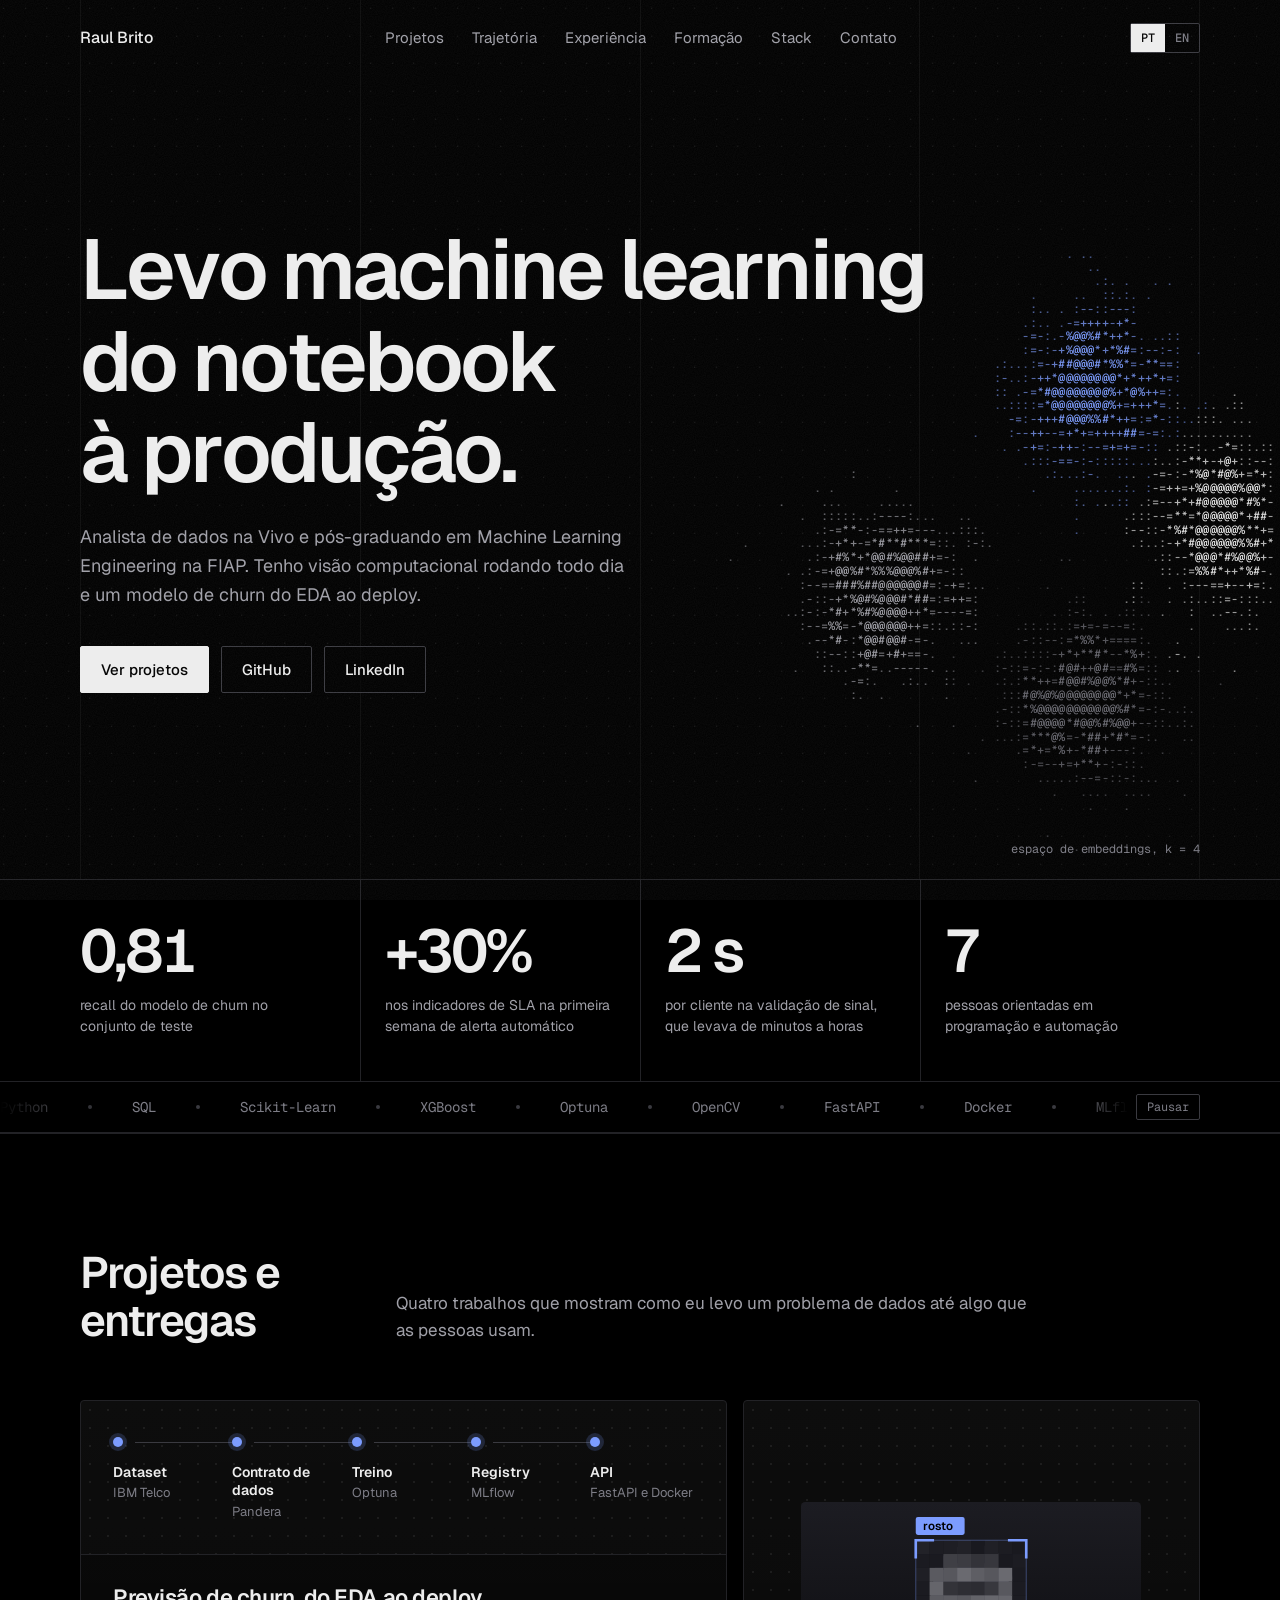
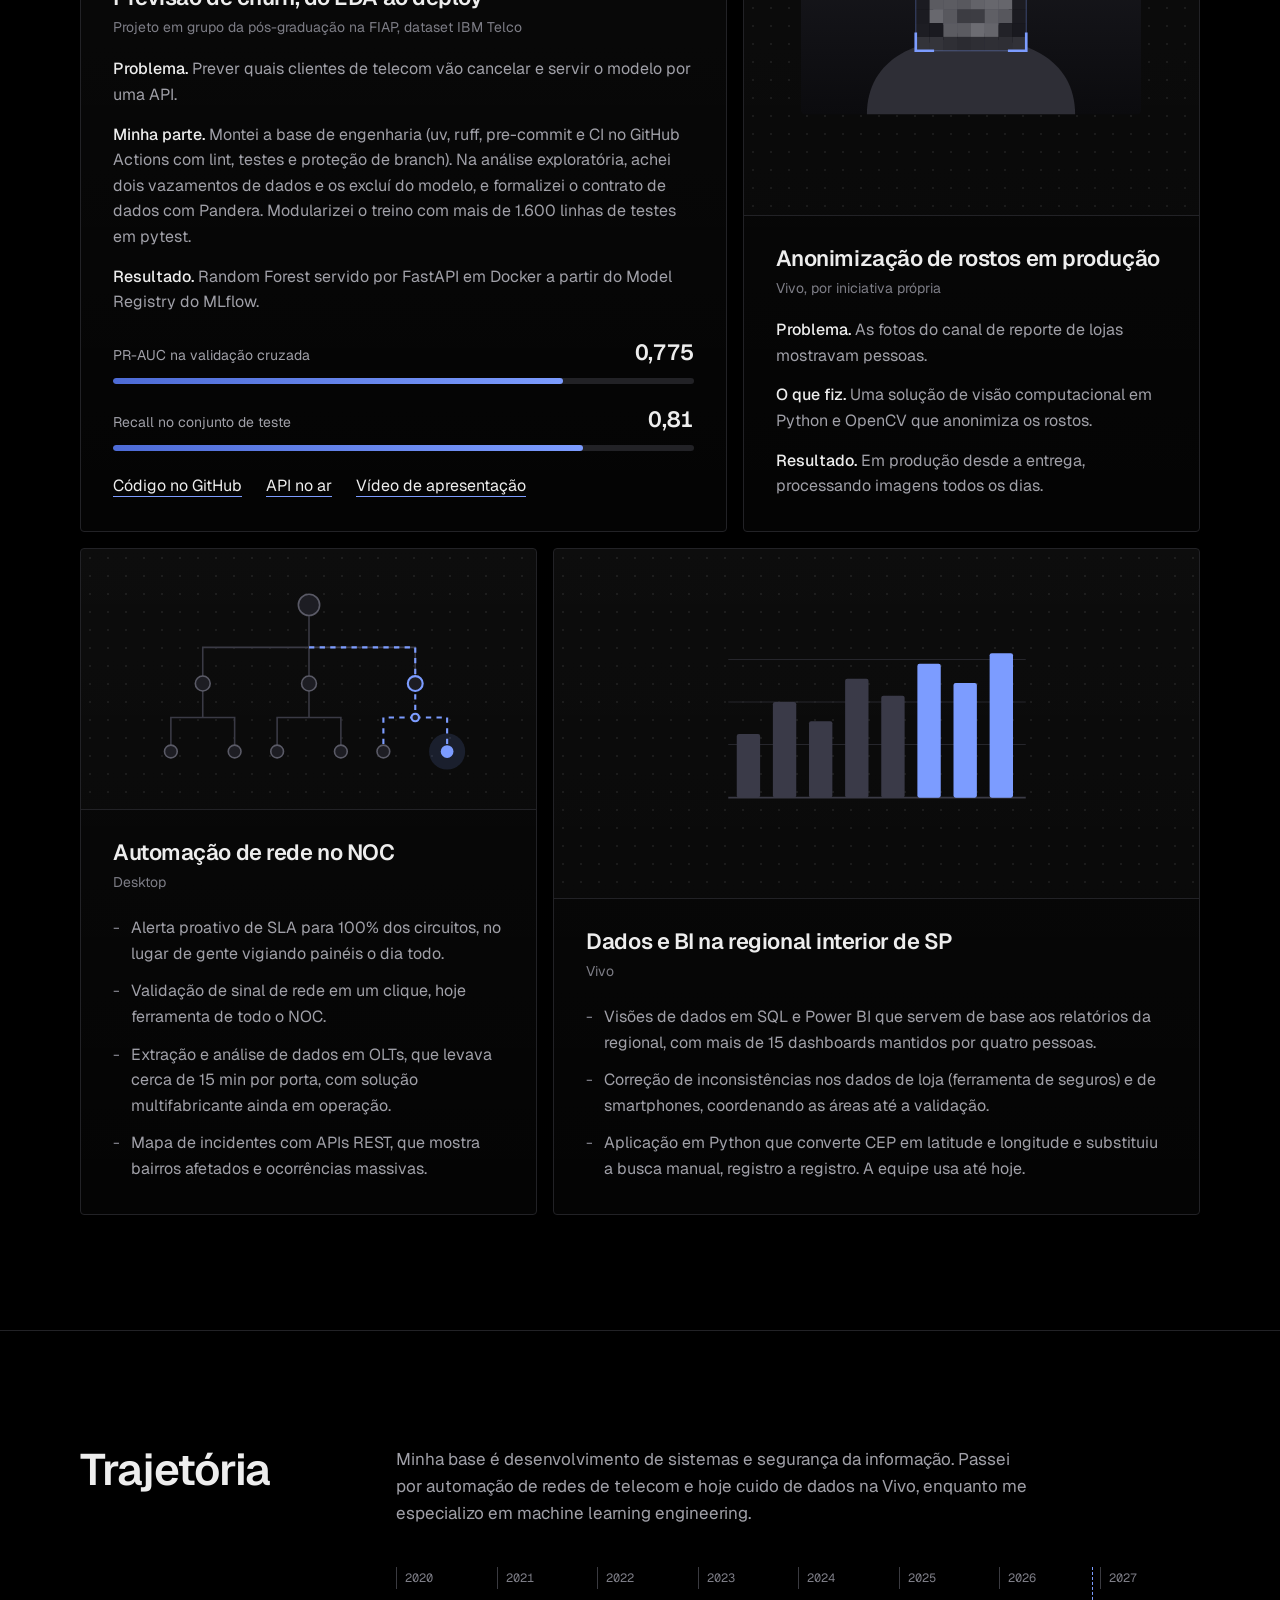
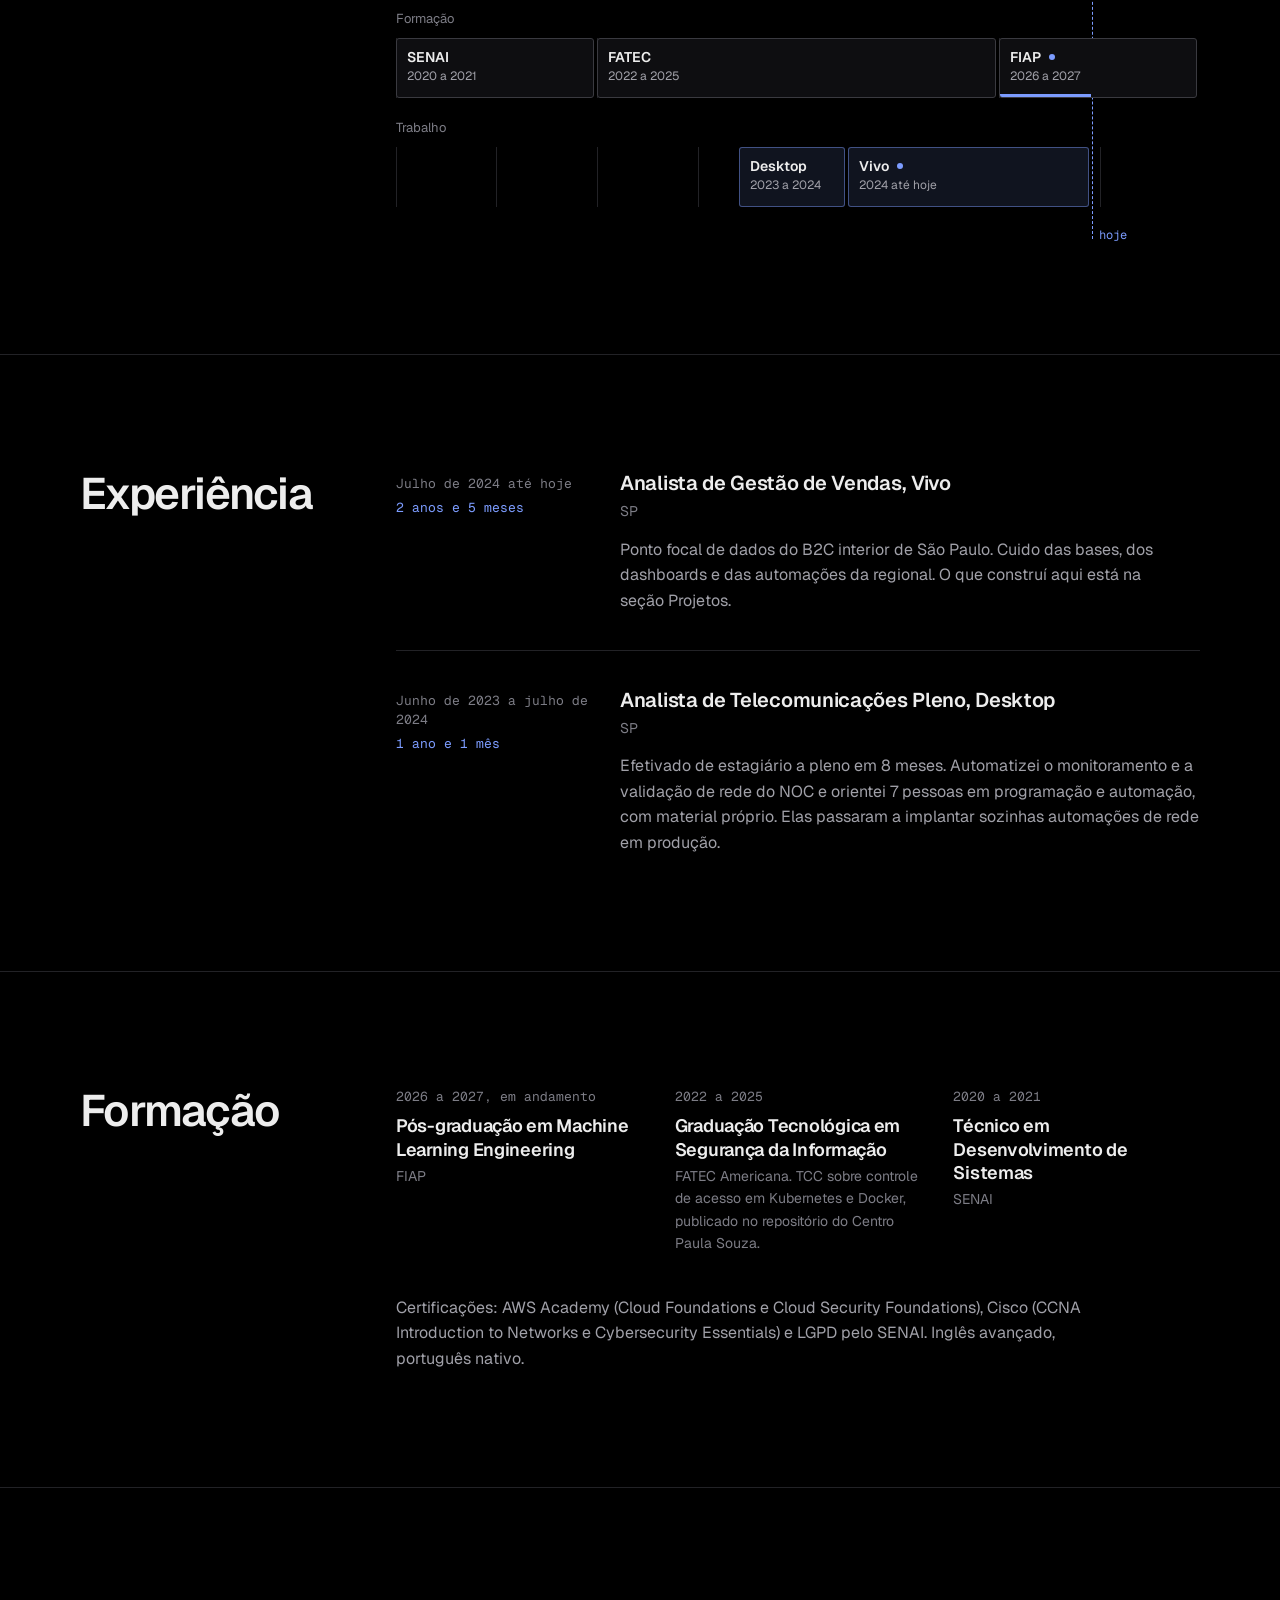
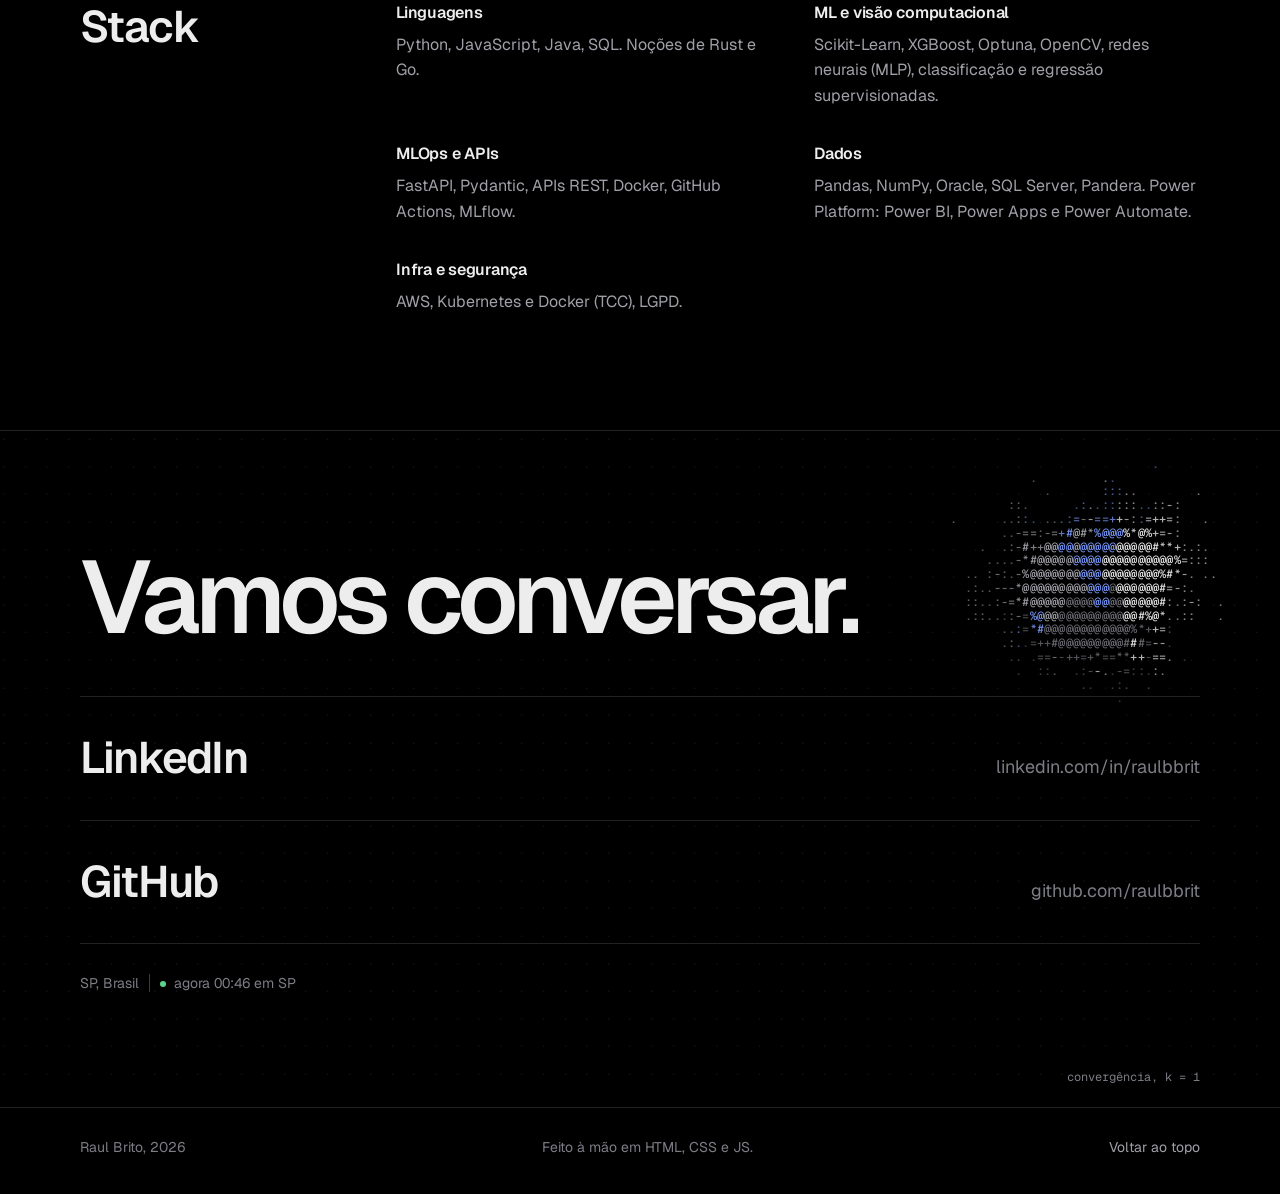
==== index.html @ fd3f6b35 "Add resume landing page Static site in Portuguese and English with ASCII embedding field, project ti" ====
<!doctype html>
<html lang="pt-BR">
<head>
  <meta charset="utf-8">
  <meta name="viewport" content="width=device-width, initial-scale=1">
  <meta name="theme-color" content="#000000">
  <title>Raul Brito | Machine Learning</title>
  <meta name="description" content="Raul Brito: analista de dados na Vivo e pós-graduando em Machine Learning Engineering. Visão computacional em produção, automações de rede e um projeto de ML do EDA ao deploy.">
  <meta name="color-scheme" content="dark">
  <link rel="canonical" href="https://raulbbrit.github.io/">
  <link rel="alternate" hreflang="pt-BR" href="https://raulbbrit.github.io/">
  <link rel="alternate" hreflang="en" href="https://raulbbrit.github.io/en/">
  <link rel="alternate" hreflang="x-default" href="https://raulbbrit.github.io/">
  <meta property="og:type" content="profile">
  <meta property="og:url" content="https://raulbbrit.github.io/">
  <meta property="og:locale" content="pt_BR">
  <meta property="og:locale:alternate" content="en_US">
  <meta property="og:title" content="Raul Brito | Machine Learning">
  <meta property="og:description" content="Levo machine learning do notebook à produção.">
  <meta property="og:image" content="https://raulbbrit.github.io/assets/img/og.png">
  <meta property="og:image:width" content="1200">
  <meta property="og:image:height" content="630">
  <meta property="og:image:alt" content="Raul Brito, Machine Learning: levo machine learning do notebook à produção.">
  <meta name="twitter:card" content="summary_large_image">
  <script type="application/ld+json">
  {
    "@context": "https://schema.org",
    "@type": "Person",
    "name": "Raul Brito",
    "url": "https://raulbbrit.github.io/",
    "jobTitle": "Analista de Gestão de Vendas",
    "worksFor": { "@type": "Organization", "name": "Vivo" },
    "alumniOf": [
      { "@type": "CollegeOrUniversity", "name": "FATEC Americana" },
      { "@type": "EducationalOrganization", "name": "SENAI" }
    ],
    "knowsAbout": ["Machine Learning", "MLOps", "Visão computacional", "Python", "SQL", "FastAPI", "MLflow"],
    "address": { "@type": "PostalAddress", "addressRegion": "SP", "addressCountry": "BR" },
    "sameAs": ["https://github.com/raulbbrit", "https://linkedin.com/in/raulbbrit"]
  }
  </script>
  <link rel="icon" href="data:image/svg+xml,%3Csvg xmlns='http://www.w3.org/2000/svg' viewBox='0 0 32 32'%3E%3Crect width='32' height='32' rx='6' fill='%23000'/%3E%3Ccircle cx='16' cy='16' r='6' fill='%237c9cff'/%3E%3C/svg%3E">
  <script>
    document.documentElement.className += ' js';
    setTimeout(function () { document.documentElement.classList.remove('js'); }, 3000);
  </script>
  <link rel="preconnect" href="https://fonts.googleapis.com">
  <link rel="preconnect" href="https://fonts.gstatic.com" crossorigin>
  <link href="https://fonts.googleapis.com/css2?family=Geist:wght@400;500;600&family=Geist+Mono:wght@400;500&display=swap" rel="stylesheet">
  <link rel="stylesheet" href="assets/css/style.css">
</head>
<body>
  <a class="skip" href="#conteudo">Pular para o conteúdo</a>

  <header class="top" id="top">
    <div class="wrap">
      <a class="brand" href="#">Raul Brito</a>
      <nav id="menu" aria-label="Seções">
        <span class="nav-ind" aria-hidden="true"></span>
        <a href="#projetos">Projetos</a>
        <a href="#trajetoria">Trajetória</a>
        <a href="#experiencia">Experiência</a>
        <a href="#formacao">Formação</a>
        <a href="#stack">Stack</a>
        <a href="#contato">Contato</a>
      </nav>
      <div class="tools">
        <div class="lang" role="group" aria-label="Idioma"><span aria-current="true">PT</span><a href="en/index.html" hreflang="en" lang="en">EN</a></div>
        <button class="menu-btn" type="button" aria-expanded="false" aria-controls="menu">Menu</button>
      </div>
    </div>
  </header>

  <section class="hero" id="conteudo" tabindex="-1">
    <div class="rails" aria-hidden="true"><div class="wrap"><i></i><i></i><i></i><i></i></div></div>
    <canvas id="field-bg" class="layer" aria-hidden="true"></canvas>
    <canvas id="field" class="layer field" aria-hidden="true"></canvas>
    <div class="wrap hero-copy">
      <h1>
        <span>Levo machine learning</span>
        <span>do notebook</span>
        <span>à produção.</span>
      </h1>
      <p class="lead">Analista de dados na Vivo e pós-graduando em Machine Learning Engineering na FIAP. Tenho visão computacional rodando todo dia e um modelo de churn do EDA ao deploy.</p>
      <div class="actions">
        <a class="btn primary" href="#projetos">Ver projetos</a>
        <a class="btn" href="https://github.com/raulbbrit">GitHub</a>
        <a class="btn" href="https://linkedin.com/in/raulbbrit">LinkedIn</a>
      </div>
    </div>
    <p class="cap" aria-hidden="true">espaço de embeddings, k = 4</p>
  </section>

  <section class="proof" aria-label="Resultados em números">
    <div class="wrap">
      <ul class="stats">
        <li><strong data-count="0.81" data-dec="2">0,81</strong><span>recall do modelo de churn no conjunto de teste</span></li>
        <li><strong data-count="30" data-prefix="+" data-suffix="%">+30%</strong><span>nos indicadores de SLA na primeira semana de alerta automático</span></li>
        <li><strong data-count="2" data-suffix="&nbsp;s">2&nbsp;s</strong><span>por cliente na validação de sinal, que levava de minutos a horas</span></li>
        <li><strong data-count="7">7</strong><span>pessoas orientadas em programação e automação</span></li>
      </ul>
    </div>
  </section>

  <div class="marquee" role="group" aria-label="Ferramentas que uso no dia a dia">
    <div class="marquee-track">
      <ul>
        <li>Python</li><li>SQL</li><li>Scikit-Learn</li><li>XGBoost</li><li>Optuna</li><li>OpenCV</li><li>FastAPI</li><li>Docker</li><li>MLflow</li><li>GitHub Actions</li><li>Pandas</li><li>NumPy</li><li>Power BI</li><li>AWS</li><li>Kubernetes</li><li>Pandera</li>
      </ul>
      <ul aria-hidden="true">
        <li>Python</li><li>SQL</li><li>Scikit-Learn</li><li>XGBoost</li><li>Optuna</li><li>OpenCV</li><li>FastAPI</li><li>Docker</li><li>MLflow</li><li>GitHub Actions</li><li>Pandas</li><li>NumPy</li><li>Power BI</li><li>AWS</li><li>Kubernetes</li><li>Pandera</li>
      </ul>
    </div>
    <button class="marquee-btn" type="button">Pausar</button>
  </div>

  <main>
    <section class="section" id="projetos">
      <div class="wrap">
        <div class="split">
          <div class="head"><h2>Projetos e entregas</h2></div>
          <p class="sub">Quatro trabalhos que mostram como eu levo um problema de dados até algo que as pessoas usam.</p>
        </div>

        <div class="grid">

          <!-- churn -->
          <article class="tile t-churn">
            <div class="viz viz-flow" id="flowviz">
              <ol class="flow" aria-label="Pipeline do projeto">
                <li><b>Dataset</b><span>IBM Telco</span></li>
                <li><b>Contrato de dados</b><span>Pandera</span></li>
                <li><b>Treino</b><span>Optuna</span></li>
                <li><b>Registry</b><span>MLflow</span></li>
                <li><b>API</b><span>FastAPI e Docker</span></li>
              </ol>
            </div>
            <div class="tile-body">
              <h3>Previsão de churn, do EDA ao deploy</h3>
              <p class="where">Projeto em grupo da pós-graduação na FIAP, dataset IBM Telco</p>
              <p><b>Problema.</b> Prever quais clientes de telecom vão cancelar e servir o modelo por uma API.</p>
              <p><b>Minha parte.</b> Montei a base de engenharia (uv, ruff, pre-commit e CI no GitHub Actions com lint, testes e proteção de branch). Na análise exploratória, achei dois vazamentos de dados e os excluí do modelo, e formalizei o contrato de dados com Pandera. Modularizei o treino com mais de 1.600 linhas de testes em pytest.</p>
              <p><b>Resultado.</b> Random Forest servido por FastAPI em Docker a partir do Model Registry do MLflow.</p>
              <div class="meters" role="group" aria-label="Métricas do modelo campeão">
                <div class="meter">
                  <div class="m-top"><span>PR-AUC na validação cruzada</span><strong>0,775</strong></div>
                  <div class="bar"><i style="--v:0.775"></i></div>
                </div>
                <div class="meter">
                  <div class="m-top"><span>Recall no conjunto de teste</span><strong>0,81</strong></div>
                  <div class="bar"><i style="--v:0.81"></i></div>
                </div>
              </div>
              <p class="tile-links">
                <a href="https://github.com/Grupo-57-Machine-Learning-Engineering/churn-prediction">Código no GitHub</a>
                <a href="https://churn-prediction-api-7a4p.onrender.com/docs">API no ar</a>
                <a href="https://youtu.be/JsZCRBmj-7A">Vídeo de apresentação</a>
              </p>
            </div>
          </article>

          <!-- visão computacional -->
          <article class="tile t-cv">
            <div class="viz viz-cv">
              <button class="viz-btn" type="button" id="replay" aria-label="Repetir a animação de detecção e anonimização">
                <svg viewBox="0 0 320 200" role="img" aria-label="Ilustração: um rosto é detectado em uma foto e coberto por um mosaico">
                  <defs>
                    <linearGradient id="ph" x1="0" y1="0" x2="0" y2="1">
                      <stop offset="0" stop-color="#1c1c22"/>
                      <stop offset="1" stop-color="#0b0b0e"/>
                    </linearGradient>
                    <clipPath id="frame"><rect width="320" height="200" rx="4"/></clipPath>
                  </defs>
                  <g clip-path="url(#frame)">
                    <rect width="320" height="200" fill="url(#ph)"/>
                    <path d="M62 200c0-48 40-72 98-72s98 24 98 72z" fill="#2e2e36"/>
                    <circle cx="160" cy="88" r="38" fill="#4c4c56"/>
                    <path d="M122 76c4-26 22-36 40-36s34 10 38 34c-10-12-26-18-40-18s-28 6-38 20z" fill="#33333b"/>
                    <g class="mosaic">
          <rect x="108" y="36" width="13" height="13" fill="#222228"/>
          <rect x="121" y="36" width="13" height="13" fill="#1d1d23"/>
          <rect x="134" y="36" width="13" height="13" fill="#1e1e24"/>
          <rect x="147" y="36" width="13" height="13" fill="#212127"/>
          <rect x="160" y="36" width="13" height="13" fill="#19191f"/>
          <rect x="173" y="36" width="13" height="13" fill="#202026"/>
          <rect x="186" y="36" width="13" height="13" fill="#1c1c22"/>
          <rect x="199" y="36" width="13" height="13" fill="#19191f"/>
          <rect x="108" y="49" width="13" height="13" fill="#1b1b21"/>
          <rect x="121" y="49" width="13" height="13" fill="#1a1a20"/>
          <rect x="134" y="49" width="13" height="13" fill="#3f3f45"/>
          <rect x="147" y="49" width="13" height="13" fill="#3c3c42"/>
          <rect x="160" y="49" width="13" height="13" fill="#333339"/>
          <rect x="173" y="49" width="13" height="13" fill="#37373d"/>
          <rect x="186" y="49" width="13" height="13" fill="#19191f"/>
          <rect x="199" y="49" width="13" height="13" fill="#1c1c22"/>
          <rect x="108" y="62" width="13" height="13" fill="#1f1f25"/>
          <rect x="121" y="62" width="13" height="13" fill="#5a5a60"/>
          <rect x="134" y="62" width="13" height="13" fill="#57575d"/>
          <rect x="147" y="62" width="13" height="13" fill="#6a6a70"/>
          <rect x="160" y="62" width="13" height="13" fill="#5e5e64"/>
          <rect x="173" y="62" width="13" height="13" fill="#57575d"/>
          <rect x="186" y="62" width="13" height="13" fill="#6a6a70"/>
          <rect x="199" y="62" width="13" height="13" fill="#1a1a20"/>
          <rect x="108" y="75" width="13" height="13" fill="#1b1b21"/>
          <rect x="121" y="75" width="13" height="13" fill="#65656b"/>
          <rect x="134" y="75" width="13" height="13" fill="#333339"/>
          <rect x="147" y="75" width="13" height="13" fill="#2e2e34"/>
          <rect x="160" y="75" width="13" height="13" fill="#2c2c32"/>
          <rect x="173" y="75" width="13" height="13" fill="#38383e"/>
          <rect x="186" y="75" width="13" height="13" fill="#58585e"/>
          <rect x="199" y="75" width="13" height="13" fill="#1b1b21"/>
          <rect x="108" y="88" width="13" height="13" fill="#1b1b21"/>
          <rect x="121" y="88" width="13" height="13" fill="#5b5b61"/>
          <rect x="134" y="88" width="13" height="13" fill="#5c5c62"/>
          <rect x="147" y="88" width="13" height="13" fill="#58585e"/>
          <rect x="160" y="88" width="13" height="13" fill="#636369"/>
          <rect x="173" y="88" width="13" height="13" fill="#67676d"/>
          <rect x="186" y="88" width="13" height="13" fill="#66666c"/>
          <rect x="199" y="88" width="13" height="13" fill="#1c1c22"/>
          <rect x="108" y="101" width="13" height="13" fill="#1b1b21"/>
          <rect x="121" y="101" width="13" height="13" fill="#68686e"/>
          <rect x="134" y="101" width="13" height="13" fill="#58585e"/>
          <rect x="147" y="101" width="13" height="13" fill="#3c3c42"/>
          <rect x="160" y="101" width="13" height="13" fill="#3d3d43"/>
          <rect x="173" y="101" width="13" height="13" fill="#5f5f65"/>
          <rect x="186" y="101" width="13" height="13" fill="#57575d"/>
          <rect x="199" y="101" width="13" height="13" fill="#1b1b21"/>
          <rect x="108" y="114" width="13" height="13" fill="#1d1d23"/>
          <rect x="121" y="114" width="13" height="13" fill="#1a1a20"/>
          <rect x="134" y="114" width="13" height="13" fill="#5c5c62"/>
          <rect x="147" y="114" width="13" height="13" fill="#5b5b61"/>
          <rect x="160" y="114" width="13" height="13" fill="#6c6c72"/>
          <rect x="173" y="114" width="13" height="13" fill="#65656b"/>
          <rect x="186" y="114" width="13" height="13" fill="#222228"/>
          <rect x="199" y="114" width="13" height="13" fill="#19191f"/>
          <rect x="108" y="127" width="13" height="13" fill="#333339"/>
          <rect x="121" y="127" width="13" height="13" fill="#34343a"/>
          <rect x="134" y="127" width="13" height="13" fill="#2f2f35"/>
          <rect x="147" y="127" width="13" height="13" fill="#2b2b31"/>
          <rect x="160" y="127" width="13" height="13" fill="#2e2e34"/>
          <rect x="173" y="127" width="13" height="13" fill="#2f2f35"/>
          <rect x="186" y="127" width="13" height="13" fill="#2e2e34"/>
          <rect x="199" y="127" width="13" height="13" fill="#313137"/>
                    </g>
                  </g>
                  <rect class="outline" x="108" y="36" width="104" height="104" fill="none" stroke="#7c9cff" stroke-opacity="0.35" stroke-width="1"/>
                  <g class="brackets" fill="none" stroke="#7c9cff" stroke-width="2.5" stroke-linecap="square">
                    <path class="br" pathLength="1" d="M108 52V36H124"/>
                    <path class="br" pathLength="1" d="M196 36H212V52"/>
                    <path class="br" pathLength="1" d="M212 124V140H196"/>
                    <path class="br" pathLength="1" d="M124 140H108V124"/>
                  </g>
                  <g class="tag">
                    <rect x="108" y="14" width="46" height="17" rx="2" fill="#7c9cff"/>
                    <text x="115" y="26" font-family="Geist, system-ui, sans-serif" font-size="11" font-weight="600" fill="#000">rosto</text>
                  </g>
                </svg>
              </button>
            </div>
            <div class="tile-body">
              <h3>Anonimização de rostos em produção</h3>
              <p class="where">Vivo, por iniciativa própria</p>
              <p><b>Problema.</b> As fotos do canal de reporte de lojas mostravam pessoas.</p>
              <p><b>O que fiz.</b> Uma solução de visão computacional em Python e OpenCV que anonimiza os rostos.</p>
              <p><b>Resultado.</b> Em produção desde a entrega, processando imagens todos os dias.</p>
            </div>
          </article>

          <!-- rede -->
          <article class="tile t-net">
            <div class="viz viz-net">
              <svg viewBox="0 0 320 200" role="img" aria-label="Ilustração: topologia de rede com um ramo afetado em destaque">
                <g stroke="#3a3a45" stroke-width="1.5" fill="none">
                  <path d="M160 36V70M160 70H60V104M160 70V104M160 70H260V104"/>
                  <path d="M60 104V136M60 136H30V168M60 136H90V168"/>
                  <path d="M160 104V136M160 136H130V168M160 136H190V168"/>
                </g>
                <g stroke="#7c9cff" stroke-width="2" fill="none" class="hot">
                  <path d="M160 70H260V104"/>
                  <path d="M260 104V136M260 136H230V168M260 136H290V168"/>
                </g>
                <circle class="halo" cx="290" cy="168" r="17" fill="#7c9cff" fill-opacity="0.14"/>
                <g fill="#1d1d23" stroke="#5a5a66" stroke-width="1.5">
                  <circle cx="160" cy="30" r="10"/>
                  <circle cx="60" cy="104" r="7"/>
                  <circle cx="160" cy="104" r="7"/>
                  <circle cx="30" cy="168" r="6"/>
                  <circle cx="90" cy="168" r="6"/>
                  <circle cx="130" cy="168" r="6"/>
                  <circle cx="190" cy="168" r="6"/>
                  <circle cx="230" cy="168" r="6"/>
                </g>
                <g fill="#1d1d23" stroke="#7c9cff" stroke-width="2">
                  <circle cx="260" cy="104" r="7"/>
                  <circle cx="260" cy="136" r="3.5"/>
                </g>
                <circle cx="290" cy="168" r="6" fill="#7c9cff"/>
              </svg>
            </div>
            <div class="tile-body">
              <h3>Automação de rede no NOC</h3>
              <p class="where">Desktop</p>
              <ul class="plain">
                <li>Alerta proativo de SLA para 100% dos circuitos, no lugar de gente vigiando painéis o dia todo.</li>
                <li>Validação de sinal de rede em um clique, hoje ferramenta de todo o NOC.</li>
                <li>Extração e análise de dados em OLTs, que levava cerca de 15&nbsp;min por porta, com solução multifabricante ainda em operação.</li>
                <li>Mapa de incidentes com APIs REST, que mostra bairros afetados e ocorrências massivas.</li>
              </ul>
            </div>
          </article>

          <!-- dados e BI -->
          <article class="tile t-data">
            <div class="viz viz-data">
              <svg viewBox="0 0 320 200" role="img" aria-label="Ilustração: gráfico de barras de um dashboard">
                <g stroke="#26262c" stroke-width="1">
                  <path d="M20 40H300M20 80H300M20 120H300"/>
                </g>
                <path d="M20 170H300" stroke="#3a3a45" stroke-width="1.5"/>
                <g class="bars" fill="#3a3a48">
                  <rect style="--d:0" x="28"  y="110" width="22" height="60" rx="2"/>
                  <rect style="--d:1" x="62"  y="80"  width="22" height="90" rx="2"/>
                  <rect style="--d:2" x="96"  y="98"  width="22" height="72" rx="2"/>
                  <rect style="--d:3" x="130" y="58"  width="22" height="112" rx="2"/>
                  <rect style="--d:4" x="164" y="74"  width="22" height="96" rx="2"/>
                  <rect style="--d:5" x="198" y="44"  width="22" height="126" rx="2" fill="#7c9cff"/>
                  <rect style="--d:6" x="232" y="62"  width="22" height="108" rx="2" fill="#7c9cff"/>
                  <rect style="--d:7" x="266" y="34"  width="22" height="136" rx="2" fill="#7c9cff"/>
                </g>
              </svg>
            </div>
            <div class="tile-body">
              <h3>Dados e BI na regional interior de SP</h3>
              <p class="where">Vivo</p>
              <ul class="plain">
                <li>Visões de dados em SQL e Power BI que servem de base aos relatórios da regional, com mais de 15 dashboards mantidos por quatro pessoas.</li>
                <li>Correção de inconsistências nos dados de loja (ferramenta de seguros) e de smartphones, coordenando as áreas até a validação.</li>
                <li>Aplicação em Python que converte CEP em latitude e longitude e substituiu a busca manual, registro a registro. A equipe usa até hoje.</li>
              </ul>
            </div>
          </article>

        </div>
      </div>
    </section>

    <section class="section" id="trajetoria">
      <div class="wrap split">
        <div class="head"><h2>Trajetória</h2></div>
        <div>
          <p class="sub intro">Minha base é desenvolvimento de sistemas e segurança da informação. Passei por automação de redes de telecom e hoje cuido de dados na Vivo, enquanto me especializo em machine learning engineering.</p>

          <div class="tl" id="tl" role="img" aria-label="Linha do tempo de 2020 a 2027. Formação: SENAI, FATEC e FIAP. Trabalho: Desktop e Vivo.">
            <div class="tl-axis" id="axis" aria-hidden="true">
              <i style="--s:0">2020</i><i style="--s:1">2021</i><i style="--s:2">2022</i><i style="--s:3">2023</i><i style="--s:4">2024</i><i style="--s:5">2025</i><i style="--s:6">2026</i><i style="--s:7">2027</i>
            </div>
            <div class="tl-lane lane-edu">
              <p class="lane-name">Formação</p>
              <div class="lane-track">
                <div class="seg" data-from="2020-01" data-to="2022-01" style="--s:0;--l:2;--k:0"><b>SENAI</b><span>2020 a 2021</span></div>
                <div class="seg" data-from="2022-01" data-to="2026-01" style="--s:2;--l:4;--k:1"><b>FATEC</b><span>2022 a 2025</span></div>
                <div class="seg now" data-from="2026-01" data-to="2028-01" style="--s:6;--l:2;--k:2"><b>FIAP</b><span>2026 a 2027</span><i class="prog" aria-hidden="true"></i></div>
              </div>
            </div>
            <div class="tl-lane lane-work">
              <p class="lane-name">Trabalho</p>
              <div class="lane-track">
                <div class="seg work" data-from="2023-06" data-to="2024-07" style="--s:3.42;--l:1.08;--k:3"><b>Desktop</b><span>2023 a 2024</span></div>
                <div class="seg work now" id="seg-vivo" data-from="2024-07" data-to="now" style="--s:4.5;--l:2.31;--k:4"><b>Vivo</b><span>2024 até hoje</span></div>
              </div>
            </div>
            <div class="tl-today" id="today" style="--s:6.81" aria-hidden="true"><i></i><span>hoje</span></div>
          </div>
        </div>
      </div>
    </section>

    <section class="section" id="experiencia">
      <div class="wrap split">
        <div class="head"><h2>Experiência</h2></div>
        <div>
          <div class="job">
            <p class="when">Julho de 2024 até hoje<span class="tenure" data-since="2024-07"></span></p>
            <div>
              <h3>Analista de Gestão de Vendas, Vivo</h3>
              <p class="where">SP</p>
              <p>Ponto focal de dados do B2C interior de São Paulo. Cuido das bases, dos dashboards e das automações da regional. O que construí aqui está na seção Projetos.</p>
            </div>
          </div>
          <div class="job">
            <p class="when">Junho de 2023 a julho de 2024<span class="tenure" data-since="2023-06" data-until="2024-07"></span></p>
            <div>
              <h3>Analista de Telecomunicações Pleno, Desktop</h3>
              <p class="where">SP</p>
              <p>Efetivado de estagiário a pleno em 8 meses. Automatizei o monitoramento e a validação de rede do NOC e orientei 7 pessoas em programação e automação, com material próprio. Elas passaram a implantar sozinhas automações de rede em produção.</p>
            </div>
          </div>
        </div>
      </div>
    </section>

    <section class="section" id="formacao">
      <div class="wrap split">
        <div class="head"><h2>Formação</h2></div>
        <div>
          <div class="edu">
            <div>
              <p class="when">2026 a 2027, em andamento</p>
              <h3>Pós-graduação em Machine Learning Engineering</h3>
              <p class="where">FIAP</p>
            </div>
            <div>
              <p class="when">2022 a 2025</p>
              <h3>Graduação Tecnológica em Segurança da Informação</h3>
              <p class="where">FATEC Americana. TCC sobre controle de acesso em Kubernetes e Docker, publicado no repositório do Centro Paula Souza.</p>
            </div>
            <div>
              <p class="when">2020 a 2021</p>
              <h3>Técnico em Desenvolvimento de Sistemas</h3>
              <p class="where">SENAI</p>
            </div>
          </div>
          <p class="certs">Certificações: AWS Academy (Cloud Foundations e Cloud Security Foundations), Cisco (CCNA Introduction to Networks e Cybersecurity Essentials) e LGPD pelo SENAI. Inglês avançado, português nativo.</p>
        </div>
      </div>
    </section>

    <section class="section" id="stack">
      <div class="wrap split">
        <div class="head"><h2>Stack</h2></div>
        <div class="stack">
          <div><h3>Linguagens</h3><p>Python, JavaScript, Java, SQL. Noções de Rust e Go.</p></div>
          <div><h3>ML e visão computacional</h3><p>Scikit-Learn, XGBoost, Optuna, OpenCV, redes neurais (MLP), classificação e regressão supervisionadas.</p></div>
          <div><h3>MLOps e APIs</h3><p>FastAPI, Pydantic, APIs REST, Docker, GitHub Actions, MLflow.</p></div>
          <div><h3>Dados</h3><p>Pandas, NumPy, Oracle, SQL Server, Pandera. Power Platform: Power BI, Power Apps e Power Automate.</p></div>
          <div><h3>Infra e segurança</h3><p>AWS, Kubernetes e Docker (TCC), LGPD.</p></div>
        </div>
      </div>
    </section>

    <section class="section contact" id="contato">
      <canvas id="field-end-bg" class="layer" aria-hidden="true"></canvas>
      <canvas id="field-end" class="layer field" aria-hidden="true"></canvas>
      <div class="wrap">
        <h2>Vamos conversar.</h2>
        <ul class="big-links">
          <li><a href="https://linkedin.com/in/raulbbrit"><span>LinkedIn</span><em>linkedin.com/in/raulbbrit</em></a></li>
          <li><a href="https://github.com/raulbbrit"><span>GitHub</span><em>github.com/raulbbrit</em></a></li>
        </ul>
        <p class="where">SP, Brasil<span class="clock" id="clock" aria-hidden="true"></span></p>
      </div>
      <p class="cap" aria-hidden="true">convergência, k = 1</p>
    </section>
  </main>

  <footer class="foot">
    <div class="wrap">
      <span>Raul Brito, <span id="yr">2026</span></span>
      <span class="foot-note">Feito à mão em HTML, CSS e JS.</span>
      <a href="#">Voltar ao topo</a>
    </div>
  </footer>

  <script src="assets/js/script.js"></script>
</body>
</html>
---- assets/css/style.css ----
:root {
  --bg: #000;
  --fg: #ededed;
  --mut: #a0a0a8;
  --dim: #7d7d86;
  --line: #222226;
  --line-2: #3a3a40;
  --rail: rgba(255, 255, 255, 0.05);
  --acc: #7c9cff;
  --sans: 'Geist', system-ui, -apple-system, 'Segoe UI', Roboto, sans-serif;
  --mono: 'Geist Mono', ui-monospace, 'SFMono-Regular', Menlo, Consolas, monospace;
  --ease: cubic-bezier(0.2, 0.8, 0.2, 1);
}

* { box-sizing: border-box; }

html { background: #000; scroll-behavior: smooth; scroll-padding-top: 72px; -webkit-text-size-adjust: 100%; }

body {
  margin: 0;
  background: var(--bg);
  color: var(--fg);
  font: 400 16px/1.6 var(--sans);
  -webkit-font-smoothing: antialiased;
  text-rendering: optimizeLegibility;
}

/* grão sutil sobre toda a página */
body::after {
  content: '';
  position: fixed;
  inset: 0;
  z-index: 60;
  pointer-events: none;
  opacity: 0.05;
  background-image: url("data:image/svg+xml;utf8,<svg xmlns='http://www.w3.org/2000/svg' width='160' height='160'><filter id='n'><feTurbulence type='fractalNoise' baseFrequency='.9' numOctaves='2' stitchTiles='stitch'/><feColorMatrix values='0 0 0 0 1 0 0 0 0 1 0 0 0 0 1 1 0 0 0 0'/></filter><rect width='100%' height='100%' filter='url(%23n)'/></svg>");
}

.wrap { width: min(1120px, 100% - 48px); margin-inline: auto; }

a { color: inherit; }
a:focus-visible, button:focus-visible { outline: 2px solid var(--acc); outline-offset: 3px; }
a, button { touch-action: manipulation; -webkit-tap-highlight-color: transparent; }
::selection { background: var(--acc); color: #000; }

/* pular para o conteúdo: só aparece com o teclado */
.skip {
  position: fixed;
  top: 12px; left: 12px;
  z-index: 70;
  padding: 10px 14px;
  border-radius: 2px;
  background: var(--fg);
  color: #000;
  font-weight: 500;
  text-decoration: none;
  transform: translateY(-160%);
  transition: transform 0.2s var(--ease);
}
.skip:focus-visible { transform: none; }
.hero:focus { outline: none; }

/* ---------- topo ---------- */
.top {
  position: fixed;
  inset: 0 0 auto 0;
  z-index: 40;
  padding: 20px 0;
  border-bottom: 1px solid transparent;
  transition: background 0.3s, border-color 0.3s, padding 0.3s;
}
.top.scrolled {
  padding: 14px 0;
  background: rgba(0, 0, 0, 0.72);
  -webkit-backdrop-filter: blur(14px);
          backdrop-filter: blur(14px);
  border-bottom-color: var(--line);
}
.top .wrap { display: flex; justify-content: space-between; align-items: center; gap: 24px; }
.brand { font-weight: 500; text-decoration: none; letter-spacing: -0.01em; }

.top nav { position: relative; display: flex; gap: 4px; }
.top nav a {
  position: relative;
  z-index: 1;
  padding: 6px 12px;
  color: var(--mut);
  text-decoration: none;
  font-size: 15px;
  transition: color 0.2s;
}
.top nav a:hover, .top nav a:focus-visible, .top nav a.on { color: var(--fg); }
.nav-ind {
  position: absolute;
  left: 0; top: 0;
  z-index: 0;
  border-radius: 4px;
  background: rgba(255, 255, 255, 0.08);
  opacity: 0;
  pointer-events: none;
  transition: transform 0.35s var(--ease), width 0.35s var(--ease), height 0.35s var(--ease), opacity 0.25s;
}

/* ---------- hero ---------- */
.hero {
  position: relative;
  min-height: min(100svh, 880px);
  display: flex;
  align-items: center;
  overflow: hidden;
  border-bottom: 1px solid var(--line);
}
.layer { position: absolute; inset: 0; width: 100%; height: 100%; z-index: 0; pointer-events: none; }
.field {
  -webkit-mask-image: linear-gradient(to right, transparent 26%, #000 60%);
          mask-image: linear-gradient(to right, transparent 26%, #000 60%);
  animation: fade-in 1.6s 0.6s var(--ease) both;
}
@keyframes fade-in { from { opacity: 0; } to { opacity: 1; } }

/* linhas de grade, no mesmo ritmo da faixa de números */
.rails { position: absolute; inset: 0; z-index: 0; pointer-events: none; }
.rails .wrap { height: 100%; display: grid; grid-template-columns: repeat(4, 1fr); border-right: 1px solid var(--rail); }
.rails i { border-left: 1px solid var(--rail); }

.hero-copy { position: relative; z-index: 2; padding: 128px 0 88px; }

h1 {
  margin: 0;
  font-weight: 600;
  font-size: clamp(38px, 6.6vw, 92px);
  line-height: 1.02;
  letter-spacing: -0.045em;
}
h1 > span { display: block; }

/* abertura: o título sobe letra por letra, uma única vez */
.js h1 { visibility: hidden; }
.js h1.ready { visibility: visible; }
h1 .line { overflow: hidden; padding: 0.06em 0 0.12em; margin: -0.06em 0 -0.12em; }
h1 .w { display: inline-block; white-space: nowrap; }
h1 .ch {
  display: inline-block;
  animation: rise 0.9s var(--ease) both;
  animation-delay: calc(var(--i) * 18ms + 150ms);
}
@keyframes rise { from { transform: translateY(105%); } to { transform: none; } }

.lead { margin: 28px 0 0; max-width: 46ch; font-size: 18px; color: var(--mut); text-wrap: pretty; }

.actions { display: flex; flex-wrap: wrap; gap: 12px; margin-top: 36px; }
.btn {
  display: inline-block;
  padding: 12px 20px;
  border: 1px solid var(--line-2);
  border-radius: 2px;
  background: rgba(0, 0, 0, 0.55);
  color: var(--fg);
  font: 500 15px/1.4 var(--sans);
  text-decoration: none;
  cursor: pointer;
  transition: border-color 0.2s, background 0.2s, color 0.2s;
}
.btn:hover { border-color: var(--fg); }
.btn.primary { background: var(--fg); color: #000; border-color: var(--fg); }
.btn.primary:hover { background: var(--acc); border-color: var(--acc); }

.cap {
  position: absolute;
  z-index: 2;
  right: max(24px, calc((100% - 1120px) / 2));
  bottom: 24px;
  margin: 0;
  color: var(--dim);
  font: 400 12px/1 var(--mono);
}

/* ---------- números ---------- */
.proof { border-bottom: 1px solid var(--line); }
.stats { list-style: none; margin: 0; padding: 0; display: grid; grid-template-columns: repeat(4, 1fr); }
.stats li { padding: 40px 24px 44px 0; }
.stats li + li { border-left: 1px solid var(--line); padding-left: 24px; }
.stats strong {
  display: block;
  font-size: clamp(38px, 4.8vw, 60px);
  line-height: 1.05;
  font-weight: 600;
  letter-spacing: -0.045em;
  font-variant-numeric: tabular-nums;
}
.stats span { display: block; margin-top: 12px; color: var(--mut); font-size: 14px; line-height: 1.5; max-width: 26ch; }

/* ---------- seções ---------- */
.section { padding: clamp(72px, 9vw, 120px) 0; border-top: 1px solid var(--line); }
.proof + main > .section:first-child { border-top: 0; }

.split { display: grid; grid-template-columns: minmax(0, 3fr) minmax(0, 9fr); gap: 32px 48px; }
.split > .head { position: sticky; top: 96px; align-self: start; }
.split > .sub { margin: 0; align-self: end; }

h2 {
  margin: 0;
  font-size: clamp(30px, 3.6vw, 44px);
  line-height: 1.08;
  font-weight: 600;
  letter-spacing: -0.035em;
  text-wrap: balance;
}
h3 { margin: 0; font-size: 20px; line-height: 1.3; font-weight: 600; letter-spacing: -0.015em; }

.sub { margin: 16px 0 0; max-width: 58ch; color: var(--mut); font-size: 17px; text-wrap: pretty; }
.where { margin: 4px 0 0; color: var(--dim); font-size: 14px; }
.when { margin: 0 0 6px; color: var(--dim); font: 400 13px/1.5 var(--mono); }

/* ---------- projetos ---------- */
.grid {
  margin-top: 56px;
  display: grid;
  grid-template-columns: repeat(12, minmax(0, 1fr));
  gap: 16px;
}
.tile {
  grid-column: span 12;
  min-width: 0;
  display: flex;
  flex-direction: column;
  overflow: hidden;
  border: 1px solid var(--line);
  border-radius: 4px;
  background: linear-gradient(180deg, rgba(255, 255, 255, 0.04), rgba(255, 255, 255, 0.015));
  transition: border-color 0.25s;
}
.tile:hover { border-color: var(--line-2); }

.t-churn { grid-column: span 7; }
.t-cv { grid-column: span 5; }
.t-net { grid-column: span 5; }
.t-data { grid-column: span 7; }

/* área da figura, no topo de cada bloco */
.viz {
  position: relative;
  flex: 1 0 auto;
  min-height: 232px;
  display: flex;
  align-items: center;
  justify-content: center;
  padding: 24px;
  border-bottom: 1px solid var(--line);
  background-color: rgba(255, 255, 255, 0.012);
  background-image: radial-gradient(rgba(255, 255, 255, 0.07) 1px, transparent 1px);
  background-size: 18px 18px;
}
.viz svg { display: block; width: min(100%, 340px); height: auto; overflow: visible; }
.viz-flow { flex: none; min-height: 0; padding: 36px 32px 32px; align-items: stretch; }

.viz-btn { padding: 0; border: 0; background: transparent; cursor: pointer; display: block; width: min(100%, 340px); }

.tile-body {
  flex: none;
  display: flex;
  flex-direction: column;
  gap: 14px;
  padding: 28px 32px 32px;
}
.tile h3 { font-size: 22px; letter-spacing: -0.02em; }
.tile-body > .where { margin: -10px 0 4px; }
.tile p { margin: 0; color: var(--mut); max-width: 64ch; text-wrap: pretty; }
.tile p.where { color: var(--dim); }
.tile p b { color: var(--fg); font-weight: 500; }

.plain { list-style: none; margin: 4px 0 0; padding: 0; display: grid; gap: 12px; color: var(--mut); }
.plain li { padding-left: 18px; position: relative; max-width: 64ch; text-wrap: pretty; }
.plain li::before { content: '-'; position: absolute; left: 0; color: var(--dim); }

/* fluxo do projeto de churn */
.flow { list-style: none; margin: 0; padding: 0; width: 100%; display: grid; grid-template-columns: repeat(5, minmax(0, 1fr)); gap: 0 16px; }
.flow li { position: relative; padding-top: 26px; }
.flow li::before {
  content: '';
  position: absolute;
  top: 0; left: 0;
  width: 10px; height: 10px;
  border-radius: 50%;
  background: var(--acc);
  box-shadow: 0 0 0 4px rgba(124, 156, 255, 0.18);
}
.flow li::after { content: ''; position: absolute; top: 5px; left: 22px; right: -16px; height: 1px; background: var(--line-2); }
.flow li:last-child::after { display: none; }
.flow b { display: block; font-size: 14px; font-weight: 600; line-height: 1.3; }
.flow span { display: block; margin-top: 2px; color: var(--dim); font-size: 13px; }

/* métricas */
.meters { display: grid; gap: 18px; margin-top: 6px; }
.m-top { display: flex; justify-content: space-between; align-items: baseline; gap: 16px; color: var(--mut); font-size: 14px; }
.m-top strong { color: var(--fg); font-size: 22px; font-weight: 600; letter-spacing: -0.02em; font-variant-numeric: tabular-nums; }
.bar { height: 6px; margin-top: 8px; border-radius: 3px; background: var(--line); overflow: hidden; }
.bar i {
  display: block;
  height: 100%;
  width: calc(var(--v) * 100%);
  border-radius: 3px;
  background: linear-gradient(90deg, #4d6bd6, var(--acc));
  transform-origin: left;
  transition: transform 1.1s var(--ease);
}

.tile .tile-links { margin-top: 8px; display: flex; flex-wrap: wrap; gap: 8px 24px; color: var(--fg); }
.tile-links a { text-decoration: underline; text-decoration-color: var(--acc); text-underline-offset: 5px; text-decoration-thickness: 1px; transition: color 0.2s; }
.tile-links a:hover { color: var(--acc); }

/* animações das figuras: só quando o script ativa .anim */
.anim .meters .bar i { transform: scaleX(0); }
.anim .meters.in .bar i { transform: none; }

.anim .viz-cv .br { stroke-dasharray: 1; stroke-dashoffset: 1; transition: stroke-dashoffset 0.7s var(--ease) 0.1s; }
.anim .viz-cv .outline { opacity: 0; transition: opacity 0.5s 0.5s; }
.anim .viz-cv .tag { opacity: 0; transition: opacity 0.4s 0.6s; }
.anim .viz-cv .mosaic { opacity: 0; transition: opacity 0.8s ease 1.3s; }
.anim .viz-cv.in .br { stroke-dashoffset: 0; }
.anim .viz-cv.in .outline, .anim .viz-cv.in .tag, .anim .viz-cv.in .mosaic { opacity: 1; }

.anim .viz-data .bars rect {
  transform-box: fill-box;
  transform-origin: bottom;
  transform: scaleY(0);
  transition: transform 0.8s var(--ease);
  transition-delay: calc(var(--d) * 70ms);
}
.anim .viz-data.in .bars rect { transform: none; }

/* ---------- experiência ---------- */
.job { display: grid; grid-template-columns: 200px minmax(0, 1fr); gap: 24px; padding: 0 0 36px; }
.job + .job { padding-top: 36px; border-top: 1px solid var(--line); }
.job:last-child { padding-bottom: 0; }
.job .when { margin: 4px 0 0; }
.job p:not(.when):not(.where) { margin: 14px 0 0; max-width: 64ch; color: var(--mut); text-wrap: pretty; }

/* ---------- stack ---------- */
.stack { display: grid; grid-template-columns: repeat(2, minmax(0, 1fr)); gap: 36px 32px; }
.stack h3 { font-size: 16px; }
.stack p { margin: 8px 0 0; color: var(--mut); max-width: 40ch; }

/* ---------- formação ---------- */
.edu { display: grid; grid-template-columns: repeat(3, minmax(0, 1fr)); gap: 32px; }
.edu h3 { font-size: 18px; }
.edu .when { margin-bottom: 8px; }
.certs { margin: 40px 0 0; max-width: 64ch; color: var(--mut); text-wrap: pretty; }

/* ---------- contato ---------- */
.contact { position: relative; overflow: hidden; padding-bottom: 112px; }
.contact > .wrap { position: relative; z-index: 2; }
.contact h2 { font-size: clamp(44px, 8vw, 104px); letter-spacing: -0.055em; line-height: 1; }
.big-links { list-style: none; margin: 48px 0 0; padding: 0; border-top: 1px solid var(--line); }
.big-links li { border-bottom: 1px solid var(--line); }
.big-links a {
  display: flex;
  justify-content: space-between;
  align-items: baseline;
  gap: 24px;
  padding: 26px 0;
  text-decoration: none;
  font-size: clamp(24px, 3.6vw, 44px);
  font-weight: 600;
  letter-spacing: -0.03em;
  transition: color 0.2s, padding-left 0.35s var(--ease);
}
.big-links em { font-style: normal; font-weight: 400; font-size: clamp(14px, 1.5vw, 18px); letter-spacing: 0; color: var(--dim); transition: color 0.2s; }
.big-links a:hover { color: var(--acc); padding-left: 12px; }
.big-links a:hover em { color: var(--mut); }
.contact > .wrap > .where { margin-top: 28px; }

/* ---------- responsivo ---------- */
@media (max-width: 960px) {
  .t-churn, .t-cv, .t-net, .t-data { grid-column: span 12; }
  .stats { grid-template-columns: repeat(2, 1fr); }
  .stats li:nth-child(3) { border-left: 0; padding-left: 0; }
  .stats li:nth-child(n+3) { border-top: 1px solid var(--line); }
  .split { grid-template-columns: 1fr; }
  .split > .head { position: static; }
  .split > .sub { margin-top: 0; }
  .edu { grid-template-columns: repeat(2, minmax(0, 1fr)); }
}

@media (max-width: 720px) {
  .hero { align-items: flex-start; min-height: max(100svh, 860px); }
  .hero-copy { padding: 96px 0 56px; }
  .field {
    -webkit-mask-image: linear-gradient(to bottom, transparent 50%, #000 70%);
            mask-image: linear-gradient(to bottom, transparent 50%, #000 70%);
  }
  .rails .wrap { grid-template-columns: repeat(2, 1fr); }
  .rails i:nth-child(n+3) { display: none; }
  .cap { right: 24px; bottom: 16px; }
  .contact .layer, .contact .cap { display: none; }
  .lead { font-size: 16px; }
  .job { grid-template-columns: 1fr; gap: 0; }
  .job .when { margin-bottom: 8px; }
  .stack, .edu { grid-template-columns: 1fr; }
  .tile-body { padding: 24px; }
  .viz { min-height: 200px; padding: 20px; }
  .viz-flow { padding: 28px 24px 24px; }
  .flow { grid-template-columns: 1fr; gap: 20px 0; }
  .flow li { padding: 0 0 0 30px; }
  .flow li::before { top: 4px; }
  .flow li::after { top: 20px; bottom: -24px; left: 4.5px; right: auto; width: 1px; height: auto; }
  .big-links a { flex-direction: column; gap: 4px; padding: 22px 0; }
}

/* ---------- progresso de leitura ---------- */
.progress { position: fixed; top: 0; left: 0; right: 0; height: 2px; z-index: 50; background: var(--acc); transform-origin: left; transform: scaleX(0); pointer-events: none; }

/* ---------- menu mobile ---------- */
.menu-btn { display: none; padding: 8px 14px; border: 1px solid var(--line-2); border-radius: 2px; background: transparent; color: var(--fg); font: 500 14px/1 var(--sans); cursor: pointer; }

/* ---------- faixa de ferramentas ---------- */
.marquee {
  position: relative;
  overflow: hidden;
  border-bottom: 1px solid var(--line);
}
/* bordas que somem no preto, por cima da faixa e por baixo do botão */
.marquee::before, .marquee::after {
  content: '';
  position: absolute;
  top: 0; bottom: 0;
  z-index: 1;
  width: 8%;
  pointer-events: none;
}
.marquee::before { left: 0; background: linear-gradient(to right, var(--bg), transparent); }
.marquee::after { right: 0; width: calc(max(24px, (100% - 1120px) / 2) + 128px); background: linear-gradient(to left, var(--bg) calc(100% - 56px), transparent); }
.marquee-btn {
  position: absolute;
  z-index: 2;
  top: 50%;
  right: max(24px, calc((100% - 1120px) / 2));
  transform: translateY(-50%);
  padding: 6px 10px;
  border: 1px solid var(--line-2);
  border-radius: 2px;
  background: var(--bg);
  color: var(--dim);
  font: 400 12px/1 var(--mono);
  cursor: pointer;
  transition: color 0.2s, border-color 0.2s;
}
.marquee-btn:hover { color: var(--fg); border-color: var(--fg); }
.marquee.paused ul { animation-play-state: paused; }
.marquee-track { display: flex; width: max-content; }
.marquee ul {
  flex: none;
  display: flex;
  list-style: none;
  margin: 0;
  padding: 18px 0;
  gap: 40px;
  padding-right: 40px;
  font: 400 14px/1 var(--mono);
  color: var(--dim);
  animation: marquee 48s linear infinite;
}
.marquee li { white-space: nowrap; display: flex; align-items: center; gap: 40px; }
.marquee li::after { content: ''; width: 4px; height: 4px; border-radius: 50%; background: var(--line-2); }
@keyframes marquee { to { transform: translateX(-100%); } }

/* ---------- trajetória ---------- */
.intro { margin: 0 0 40px; }
.tl { position: relative; padding-bottom: 32px; }
.tl-axis { position: relative; height: 22px; }
.tl-axis i {
  position: absolute;
  top: 0;
  left: calc(var(--s) / var(--n, 8) * 100%);
  padding-left: 8px;
  font: 400 12px/22px var(--mono);
  font-style: normal;
  color: var(--dim);
  border-left: 1px solid var(--line-2);
}
.tl-lane { margin-top: 20px; }
.lane-name { margin: 0 0 8px; color: var(--dim); font-size: 13px; }
.lane-track {
  position: relative;
  height: 60px;
  background-image: repeating-linear-gradient(to right, var(--line) 0, var(--line) 1px, transparent 1px, transparent calc(100% / var(--n, 8)));
}
.seg {
  position: absolute;
  top: 0; bottom: 0;
  left: calc(var(--s) / var(--n, 8) * 100%);
  width: calc(var(--l) / var(--n, 8) * 100% - 3px);
  padding: 9px 10px;
  overflow: hidden;
  border: 1px solid var(--line-2);
  border-radius: 3px;
  z-index: 1;
  background: #0e0e11;
  transform-origin: left;
}
.seg.work { background: #10141f; border-color: rgba(124, 156, 255, 0.45); }
.seg b { display: block; font-size: 14px; font-weight: 600; line-height: 1.3; white-space: nowrap; }
.seg span { display: block; margin-top: 1px; color: var(--mut); font-size: 12px; white-space: nowrap; overflow: hidden; text-overflow: ellipsis; }
.seg.now b::after {
  content: '';
  display: inline-block;
  width: 6px; height: 6px;
  margin-left: 8px;
  vertical-align: 2px;
  border-radius: 50%;
  background: var(--acc);
  animation: pulse 2s ease-out infinite;
}
@keyframes pulse { 0% { box-shadow: 0 0 0 0 rgba(124, 156, 255, 0.6); } 80%, 100% { box-shadow: 0 0 0 8px rgba(124, 156, 255, 0); } }

.tl-today { position: absolute; top: 0; bottom: 0; left: calc(var(--s) / var(--n, 8) * 100%); width: 0; border-left: 1px dashed var(--acc); pointer-events: none; }
.tl-today span { position: absolute; bottom: -2px; left: 6px; font: 400 12px/1 var(--mono); color: var(--acc); }

.anim .tl .seg { transform: scaleX(0); opacity: 0; transition: transform 0.9s var(--ease), opacity 0.4s; transition-delay: calc(var(--k) * 140ms); }
.anim .tl.in .seg { transform: none; opacity: 1; }
.anim .tl .tl-today { opacity: 0; transition: opacity 0.6s 1.1s; }
.anim .tl.in .tl-today { opacity: 1; }

/* ---------- revelar ao rolar (discreto) ---------- */
.anim .rv { opacity: 0; transform: translateY(14px); transition: opacity 0.7s var(--ease), transform 0.7s var(--ease); transition-delay: calc(var(--rd, 0) * 80ms); }
.anim .rv.in { opacity: 1; transform: none; }

/* ---------- interações com mouse (só onde existe hover) ---------- */
.tile { position: relative; }
.tile::before {
  content: '';
  position: absolute;
  inset: 0;
  z-index: 1;
  pointer-events: none;
  opacity: 0;
  background: radial-gradient(380px circle at var(--mx, 50%) var(--my, 50%), rgba(124, 156, 255, 0.10), transparent 62%);
  transition: opacity 0.3s;
}
@media (hover: hover) {
  .tile:hover::before { opacity: 1; }
  .btn.primary { transition: border-color 0.2s, background 0.2s, color 0.2s, transform 0.25s var(--ease); }
  .seg { transition: border-color 0.2s, background 0.2s; }
  .seg:hover { border-color: var(--acc); }
  .stack > div { transition: transform 0.3s var(--ease); }
  .stack > div:hover { transform: translateX(6px); }
}

/* ---------- responsivo: menu ---------- */
@media (max-width: 820px) {
  .menu-btn { display: block; }
  .nav-ind { display: none; }
  .top nav {
    display: none;
    position: absolute;
    top: 100%; left: 0; right: 0;
    flex-direction: column;
    gap: 0;
    padding: 8px 24px 16px;
    background: rgba(0, 0, 0, 0.96);
    -webkit-backdrop-filter: blur(14px);
            backdrop-filter: blur(14px);
    border-bottom: 1px solid var(--line);
  }
  .top.open nav { display: flex; }
  .top.open { background: rgba(0, 0, 0, 0.96); border-bottom-color: var(--line); }
  .top nav a { padding: 14px 0; font-size: 17px; border-bottom: 1px solid var(--line); }
  .top nav a:last-child { border-bottom: 0; }
  .top nav a.on { color: var(--acc); }
}

/* ---------- responsivo: linha do tempo vertical no celular ---------- */
@media (max-width: 720px) {
  .tl { --th: 500px; height: calc(var(--th) + 28px); padding: 0; }
  .tl-axis, .tl-lane { position: absolute; top: 28px; bottom: 0; margin: 0; height: auto; }
  .tl-axis { left: 0; width: 44px; }
  .tl-axis i { left: 0; right: 0; top: calc(var(--s) / var(--n, 8) * 100%); padding-left: 0; border-left: 0; border-top: 1px solid var(--line-2); line-height: 20px; }
  .tl-lane { width: calc((100% - 60px) / 2); }
  .lane-edu { left: 52px; }
  .lane-work { left: calc(52px + (100% - 60px) / 2 + 8px); }
  .lane-name { position: absolute; top: -26px; left: 0; margin: 0; }
  .lane-track { position: absolute; inset: 0; height: auto; background-image: repeating-linear-gradient(to bottom, var(--line) 0, var(--line) 1px, transparent 1px, transparent calc(100% / var(--n, 8))); }
  .seg { left: 0; right: 0; width: auto; top: calc(var(--s) / var(--n, 8) * 100%); bottom: auto; height: calc(var(--l) / var(--n, 8) * 100% - 3px); padding: 7px 9px; transform-origin: top; }
  .seg b { font-size: 13px; }
  .seg span { font-size: 11px; }
  .tl-today { top: calc(28px + var(--th) * var(--s) / var(--n, 8)); bottom: auto; left: 44px; right: 0; width: auto; height: 0; border-left: 0; border-top: 1px dashed var(--acc); }
  .tl-today span { bottom: auto; top: -7px; left: -44px; z-index: 3; }
  .anim .tl .seg { transform: scaleY(0); }
  .anim .tl.in .seg { transform: none; }
}

@media (max-width: 380px) {
  .wrap { width: min(1120px, 100% - 36px); }
  .btn { padding: 11px 16px; }
  .tile-body { padding: 20px; }
}

/* ---------- detalhes vivos ---------- */
.tenure { display: block; margin-top: 4px; color: var(--acc); font-variant-numeric: tabular-nums; }
.tenure:empty { display: none; }
.clock { margin-left: 10px; padding-left: 10px; border-left: 1px solid var(--line-2); font-variant-numeric: tabular-nums; }
.clock:empty { display: none; }
.clock::before { content: ''; display: inline-block; width: 6px; height: 6px; margin-right: 8px; vertical-align: 1px; border-radius: 50%; background: #5fd38d; animation: pulse-g 2s ease-out infinite; }
@keyframes pulse-g { 0% { box-shadow: 0 0 0 0 rgba(95, 211, 141, 0.55); } 80%, 100% { box-shadow: 0 0 0 8px rgba(95, 211, 141, 0); } }

.seg .prog { position: absolute; left: 0; bottom: 0; height: 3px; width: var(--p, 0%); background: var(--acc); transition: width 1.4s var(--ease) 1.2s; }
.anim .tl:not(.in) .seg .prog { width: 0; }

.foot { border-top: 1px solid var(--line); padding: 28px 0 36px; color: var(--dim); font-size: 14px; }
.foot .wrap { display: flex; flex-wrap: wrap; justify-content: space-between; gap: 8px 24px; }
.foot a { color: var(--mut); text-decoration: none; transition: color 0.2s; }
.foot a:hover { color: var(--acc); }
@media (max-width: 560px) { .foot-note { display: none; } }

/* título: a letra acende quando o mouse passa */
@media (hover: hover) {
  h1 .ch { transition: color 1.4s ease; }
  h1 .ch:hover { color: var(--acc); transition-duration: 0s; }
}

/* pipeline: acende passo a passo */
.anim .flow li::before { transition: transform 0.5s var(--ease), box-shadow 0.5s; transition-delay: calc(var(--k) * 260ms); }
.anim .flow li::after { transform-origin: left; transition: transform 0.5s var(--ease); transition-delay: calc(var(--k) * 260ms + 150ms); }
.anim .viz-flow:not(.in) .flow li::before { transform: scale(0); }
.anim .viz-flow:not(.in) .flow li::after { transform: scaleX(0); }
@media (max-width: 720px) {
  .anim .flow li::after { transform-origin: top; }
  .anim .viz-flow:not(.in) .flow li::after { transform: scaleY(0); }
}

/* rede: o ramo afetado pulsa */
.anim .viz-net .hot path { stroke-dasharray: 5 5; animation: flowdash 1.4s linear infinite; }
@keyframes flowdash { to { stroke-dashoffset: -20; } }
.anim .viz-net .halo { transform-box: fill-box; transform-origin: center; animation: halo 2.4s ease-in-out infinite; }
@keyframes halo { 0%, 100% { transform: scale(0.8); opacity: 0.5; } 50% { transform: scale(1.35); opacity: 1; } }

@media (prefers-reduced-motion: reduce) {
  html { scroll-behavior: auto; }
  .js h1 { visibility: visible; }
  h1 .ch { animation: none; }
  .field { animation: none; }
  .nav-ind, .big-links a { transition: none; }
  .marquee { overflow-x: auto; }
  .marquee ul { animation: none; }
  .marquee-btn { display: none; }
  .skip { transition: none; }
  .marquee ul[aria-hidden] { display: none; }
  .seg.now b::after { animation: none; }
  .progress { display: none; }
  .clock::before { animation: none; }
  .seg .prog { transition: none; }
}

/* ---------- seletor de idioma ---------- */
.tools { display: flex; align-items: center; gap: 10px; }
.lang { display: flex; border: 1px solid var(--line-2); border-radius: 2px; font: 500 12px/1 var(--mono); }
.lang a, .lang span { padding: 8px 10px; text-decoration: none; color: var(--dim); transition: color 0.2s, background 0.2s; }
.lang span[aria-current] { color: #000; background: var(--fg); }
.lang a:hover { color: var(--fg); }
.top .wrap { gap: 16px; }

/* ---------- impressão: vira um currículo limpo em papel ou PDF ---------- */
@media print {
  @page { margin: 16mm 14mm; }
  :root { --bg: #fff; --fg: #111; --mut: #333; --dim: #555; --line: #ccc; --line-2: #999; --acc: #2f4fbf; }
  html, body { background: #fff; color: var(--fg); font-size: 11pt; }
  body::after, .top, .skip, .rails, .layer, .cap, .actions, .marquee, .progress,
  .viz, .tl, .foot, .clock, .tile::before { display: none !important; }
  .wrap { width: 100%; }
  .hero { min-height: 0; border: 0; }
  .hero-copy { padding: 0 0 12pt; }
  .hero-copy::before { content: 'Raul Brito  ·  raulbbrit.github.io'; display: block; margin-bottom: 10pt; color: var(--dim); font: 500 10pt/1 var(--mono); white-space: pre; }
  .js h1 { visibility: visible; }
  h1 { font-size: 26pt; letter-spacing: -0.03em; }
  h1 > span { display: inline; }
  h1 > span + span::before { content: ' '; }
  .lead { margin-top: 8pt; max-width: none; font-size: 11pt; }
  .stats { grid-template-columns: repeat(4, 1fr); }
  .stats li { padding: 10pt 10pt 10pt 0; }
  .stats li + li { padding-left: 10pt; }
  .stats strong { font-size: 20pt; }
  .stats span { font-size: 9pt; }
  .section { padding: 14pt 0; }
  .split { grid-template-columns: 1fr; gap: 8pt; }
  .split > .head { position: static; }
  h2 { font-size: 16pt; }
  .grid { margin-top: 10pt; display: block; }
  .tile { border: 0; border-top: 1px solid var(--line); border-radius: 0; background: none; break-inside: avoid; }
  .tile-body { padding: 10pt 0; }
  .t-churn, .t-cv, .t-net, .t-data { grid-column: auto; }
  .bar { display: none; }
  .meters { grid-template-columns: repeat(2, max-content); gap: 0 24pt; }
  .m-top strong { font-size: 12pt; }
  .tile-links a::after, .big-links em { display: none; }
  .tile-links a[href^="http"]::after { content: ' (' attr(href) ')'; display: inline; color: var(--dim); font-size: 9pt; }
  .job, .edu > div, .stack > div { break-inside: avoid; }
  .contact { padding-bottom: 0; }
  .contact h2 { font-size: 16pt; letter-spacing: -0.02em; }
  .big-links { margin-top: 8pt; }
  .big-links a { padding: 6pt 0; font-size: 12pt; }
  .big-links a::after { content: attr(href); font-weight: 400; color: var(--dim); }
  .anim .rv, .anim .tl .seg { opacity: 1 !important; transform: none !important; }
}
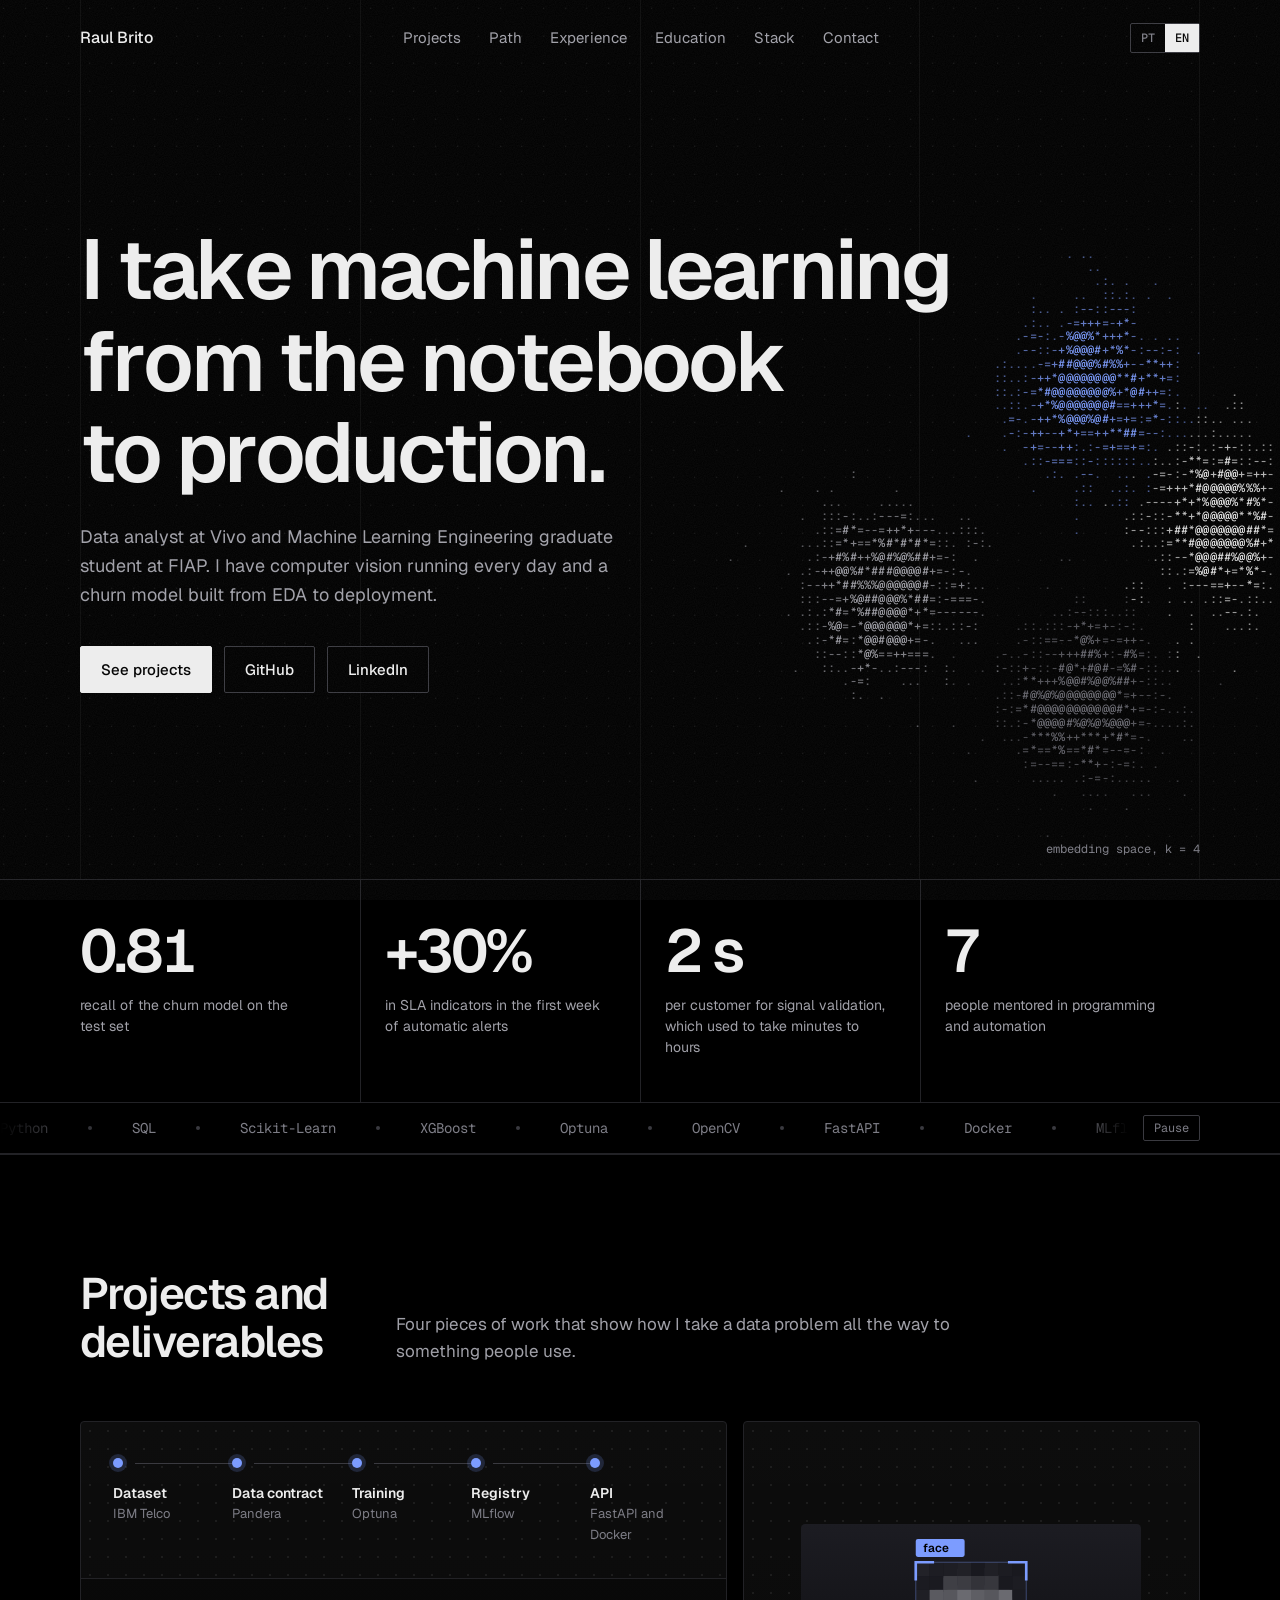
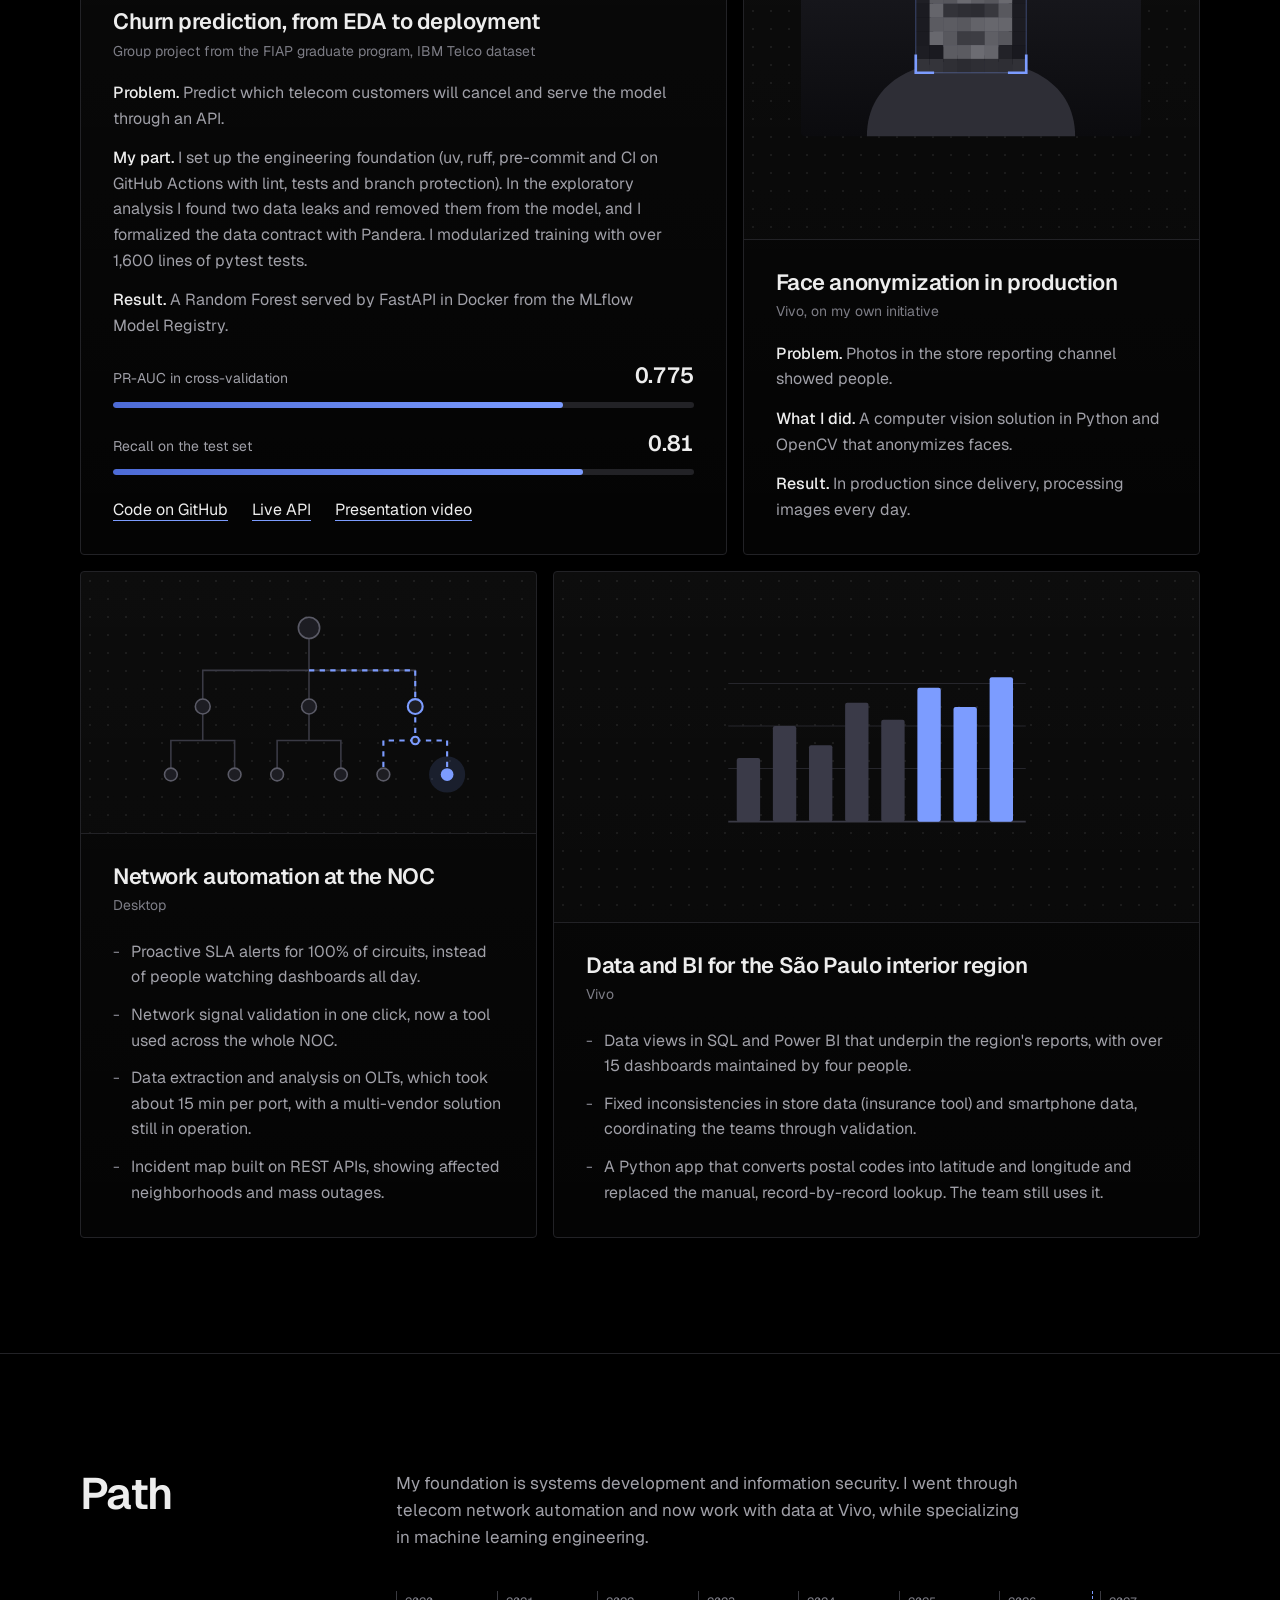
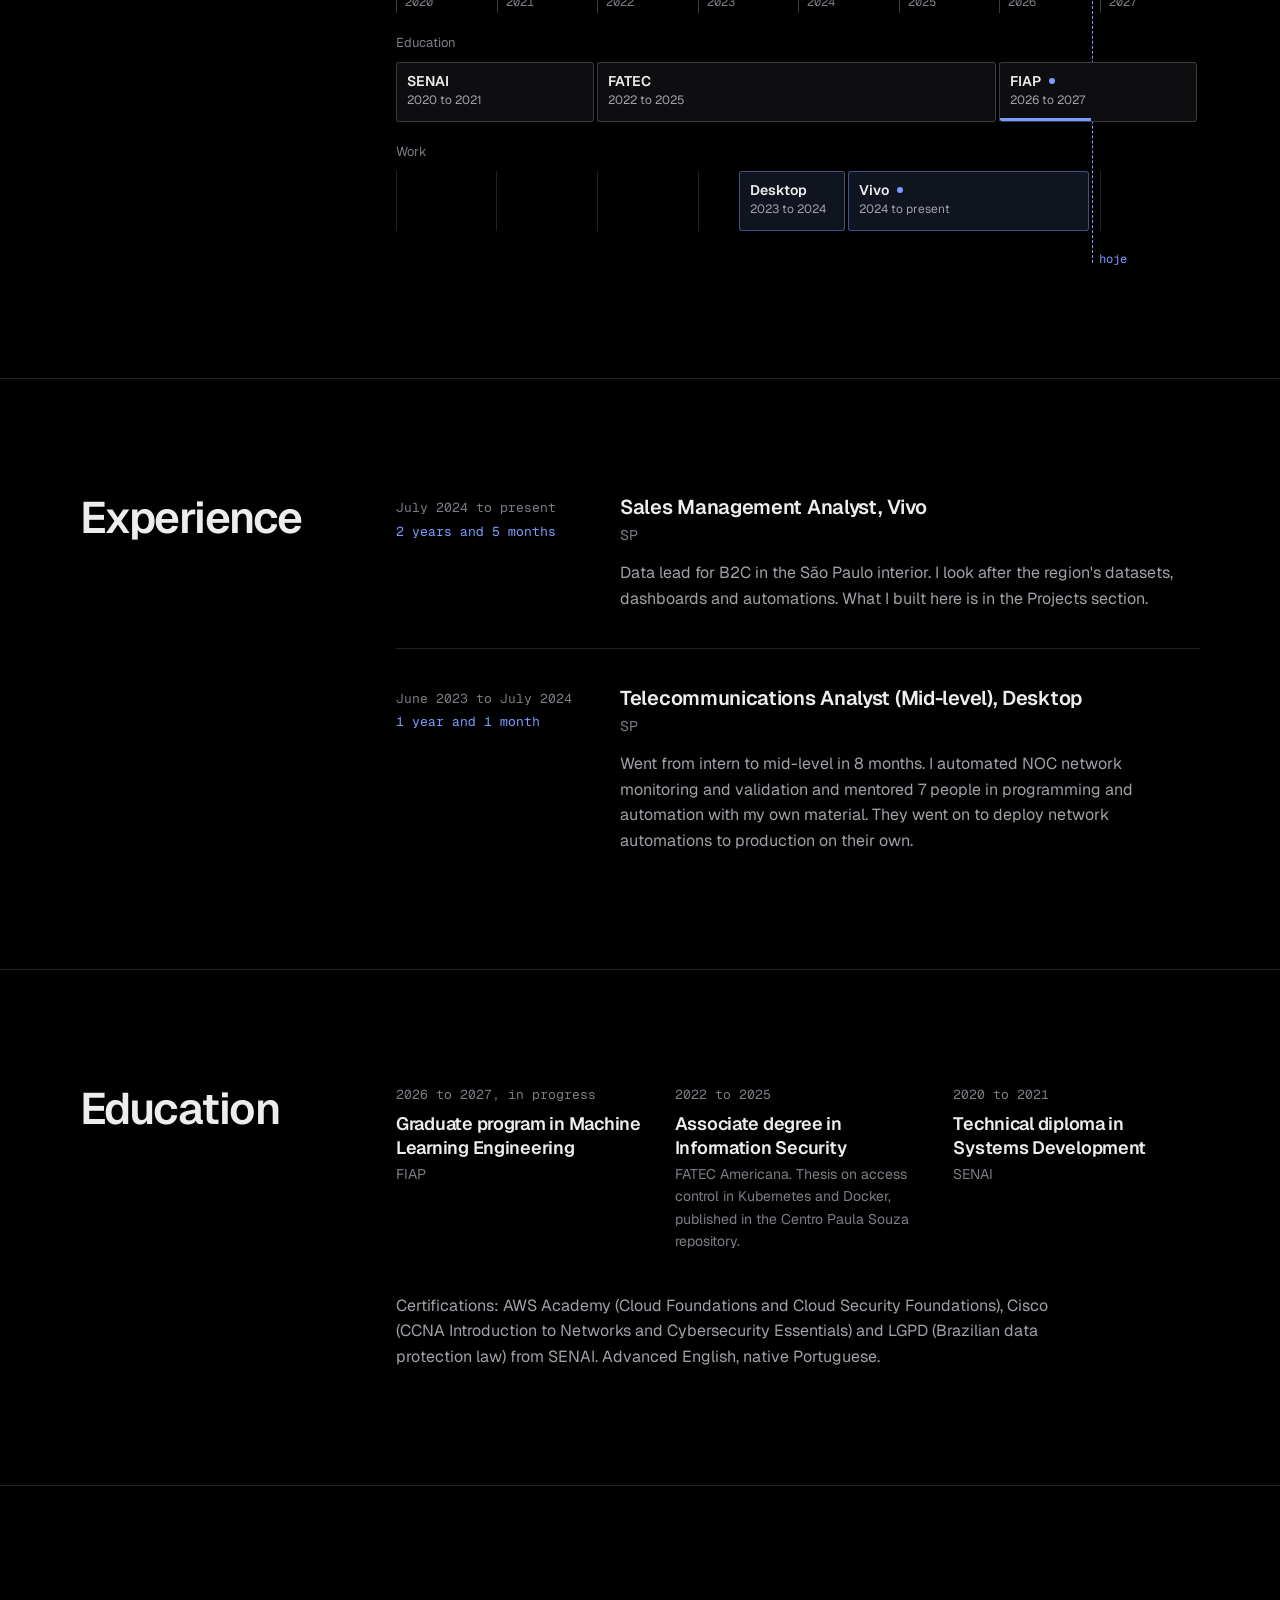
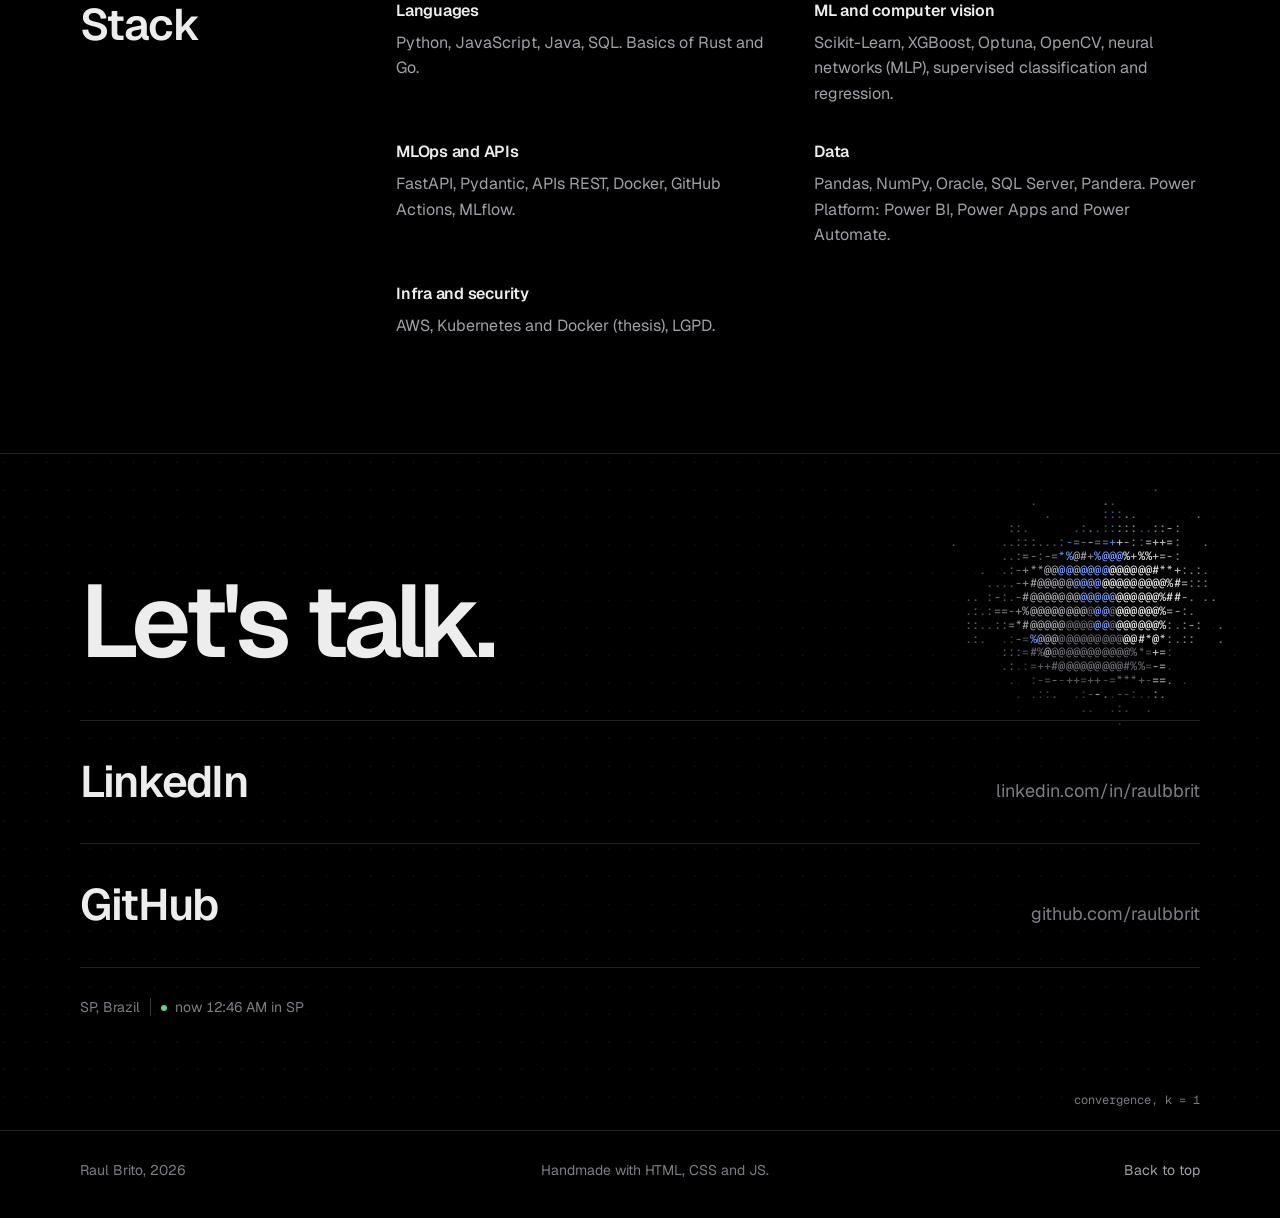
==== commit ce7e470d: "Make English the default language English page now lives at the root and Portuguese at /pt/. /en/ re" ====
--- a/index.html
+++ b/index.html
@@ -1,26 +1,26 @@
 <!doctype html>
-<html lang="pt-BR">
+<html lang="en">
 <head>
   <meta charset="utf-8">
   <meta name="viewport" content="width=device-width, initial-scale=1">
   <meta name="theme-color" content="#000000">
-  <title>Raul Brito | Machine Learning</title>
-  <meta name="description" content="Raul Brito: analista de dados na Vivo e pós-graduando em Machine Learning Engineering. Visão computacional em produção, automações de rede e um projeto de ML do EDA ao deploy.">
+  <title>Raul Brito</title>
+  <meta name="description" content="Raul Brito: data analyst at Vivo and Machine Learning Engineering graduate student. Computer vision in production, network automation and an ML project from EDA to deployment.">
   <meta name="color-scheme" content="dark">
   <link rel="canonical" href="https://raulbbrit.github.io/">
-  <link rel="alternate" hreflang="pt-BR" href="https://raulbbrit.github.io/">
-  <link rel="alternate" hreflang="en" href="https://raulbbrit.github.io/en/">
+  <link rel="alternate" hreflang="pt-BR" href="https://raulbbrit.github.io/pt/">
+  <link rel="alternate" hreflang="en" href="https://raulbbrit.github.io/">
   <link rel="alternate" hreflang="x-default" href="https://raulbbrit.github.io/">
   <meta property="og:type" content="profile">
   <meta property="og:url" content="https://raulbbrit.github.io/">
-  <meta property="og:locale" content="pt_BR">
-  <meta property="og:locale:alternate" content="en_US">
-  <meta property="og:title" content="Raul Brito | Machine Learning">
-  <meta property="og:description" content="Levo machine learning do notebook à produção.">
-  <meta property="og:image" content="https://raulbbrit.github.io/assets/img/og.png">
+  <meta property="og:locale" content="en_US">
+  <meta property="og:locale:alternate" content="pt_BR">
+  <meta property="og:title" content="Raul Brito">
+  <meta property="og:description" content="I take machine learning from the notebook to production.">
+  <meta property="og:image" content="https://raulbbrit.github.io/assets/img/og.en.png">
   <meta property="og:image:width" content="1200">
   <meta property="og:image:height" content="630">
-  <meta property="og:image:alt" content="Raul Brito, Machine Learning: levo machine learning do notebook à produção.">
+  <meta property="og:image:alt" content="Raul Brito, Machine Learning: I take machine learning from the notebook to production.">
   <meta name="twitter:card" content="summary_large_image">
   <script type="application/ld+json">
   {
@@ -28,13 +28,13 @@
     "@type": "Person",
     "name": "Raul Brito",
     "url": "https://raulbbrit.github.io/",
-    "jobTitle": "Analista de Gestão de Vendas",
+    "jobTitle": "Sales Management Analyst",
     "worksFor": { "@type": "Organization", "name": "Vivo" },
     "alumniOf": [
       { "@type": "CollegeOrUniversity", "name": "FATEC Americana" },
       { "@type": "EducationalOrganization", "name": "SENAI" }
     ],
-    "knowsAbout": ["Machine Learning", "MLOps", "Visão computacional", "Python", "SQL", "FastAPI", "MLflow"],
+    "knowsAbout": ["Machine Learning", "MLOps", "Computer vision", "Python", "SQL", "FastAPI", "MLflow"],
     "address": { "@type": "PostalAddress", "addressRegion": "SP", "addressCountry": "BR" },
     "sameAs": ["https://github.com/raulbbrit", "https://linkedin.com/in/raulbbrit"]
   }
@@ -50,22 +50,22 @@
   <link rel="stylesheet" href="assets/css/style.css">
 </head>
 <body>
-  <a class="skip" href="#conteudo">Pular para o conteúdo</a>
+  <a class="skip" href="#conteudo">Skip to content</a>
 
   <header class="top" id="top">
     <div class="wrap">
       <a class="brand" href="#">Raul Brito</a>
-      <nav id="menu" aria-label="Seções">
+      <nav id="menu" aria-label="Sections">
         <span class="nav-ind" aria-hidden="true"></span>
-        <a href="#projetos">Projetos</a>
-        <a href="#trajetoria">Trajetória</a>
-        <a href="#experiencia">Experiência</a>
-        <a href="#formacao">Formação</a>
+        <a href="#projetos">Projects</a>
+        <a href="#trajetoria">Path</a>
+        <a href="#experiencia">Experience</a>
+        <a href="#formacao">Education</a>
         <a href="#stack">Stack</a>
-        <a href="#contato">Contato</a>
+        <a href="#contato">Contact</a>
       </nav>
       <div class="tools">
-        <div class="lang" role="group" aria-label="Idioma"><span aria-current="true">PT</span><a href="en/index.html" hreflang="en" lang="en">EN</a></div>
+        <div class="lang" role="group" aria-label="Language"><a href="pt/index.html" hreflang="pt-BR" lang="pt-BR">PT</a><span aria-current="true">EN</span></div>
         <button class="menu-btn" type="button" aria-expanded="false" aria-controls="menu">Menu</button>
       </div>
     </div>
@@ -77,32 +77,32 @@
     <canvas id="field" class="layer field" aria-hidden="true"></canvas>
     <div class="wrap hero-copy">
       <h1>
-        <span>Levo machine learning</span>
-        <span>do notebook</span>
-        <span>à produção.</span>
+        <span>I take machine learning</span>
+        <span>from the notebook</span>
+        <span>to production.</span>
       </h1>
-      <p class="lead">Analista de dados na Vivo e pós-graduando em Machine Learning Engineering na FIAP. Tenho visão computacional rodando todo dia e um modelo de churn do EDA ao deploy.</p>
+      <p class="lead">Data analyst at Vivo and Machine Learning Engineering graduate student at FIAP. I have computer vision running every day and a churn model built from EDA to deployment.</p>
       <div class="actions">
-        <a class="btn primary" href="#projetos">Ver projetos</a>
+        <a class="btn primary" href="#projetos">See projects</a>
         <a class="btn" href="https://github.com/raulbbrit">GitHub</a>
         <a class="btn" href="https://linkedin.com/in/raulbbrit">LinkedIn</a>
       </div>
     </div>
-    <p class="cap" aria-hidden="true">espaço de embeddings, k = 4</p>
+    <p class="cap" aria-hidden="true">embedding space, k = 4</p>
   </section>
 
-  <section class="proof" aria-label="Resultados em números">
+  <section class="proof" aria-label="Results in numbers">
     <div class="wrap">
       <ul class="stats">
-        <li><strong data-count="0.81" data-dec="2">0,81</strong><span>recall do modelo de churn no conjunto de teste</span></li>
-        <li><strong data-count="30" data-prefix="+" data-suffix="%">+30%</strong><span>nos indicadores de SLA na primeira semana de alerta automático</span></li>
-        <li><strong data-count="2" data-suffix="&nbsp;s">2&nbsp;s</strong><span>por cliente na validação de sinal, que levava de minutos a horas</span></li>
-        <li><strong data-count="7">7</strong><span>pessoas orientadas em programação e automação</span></li>
+        <li><strong data-count="0.81" data-dec="2">0.81</strong><span>recall of the churn model on the test set</span></li>
+        <li><strong data-count="30" data-prefix="+" data-suffix="%">+30%</strong><span>in SLA indicators in the first week of automatic alerts</span></li>
+        <li><strong data-count="2" data-suffix="&nbsp;s">2&nbsp;s</strong><span>per customer for signal validation, which used to take minutes to hours</span></li>
+        <li><strong data-count="7">7</strong><span>people mentored in programming and automation</span></li>
       </ul>
     </div>
   </section>
 
-  <div class="marquee" role="group" aria-label="Ferramentas que uso no dia a dia">
+  <div class="marquee" role="group" aria-label="Tools I use every day">
     <div class="marquee-track">
       <ul>
         <li>Python</li><li>SQL</li><li>Scikit-Learn</li><li>XGBoost</li><li>Optuna</li><li>OpenCV</li><li>FastAPI</li><li>Docker</li><li>MLflow</li><li>GitHub Actions</li><li>Pandas</li><li>NumPy</li><li>Power BI</li><li>AWS</li><li>Kubernetes</li><li>Pandera</li>
@@ -111,15 +111,15 @@
         <li>Python</li><li>SQL</li><li>Scikit-Learn</li><li>XGBoost</li><li>Optuna</li><li>OpenCV</li><li>FastAPI</li><li>Docker</li><li>MLflow</li><li>GitHub Actions</li><li>Pandas</li><li>NumPy</li><li>Power BI</li><li>AWS</li><li>Kubernetes</li><li>Pandera</li>
       </ul>
     </div>
-    <button class="marquee-btn" type="button">Pausar</button>
+    <button class="marquee-btn" type="button">Pause</button>
   </div>
 
   <main>
     <section class="section" id="projetos">
       <div class="wrap">
         <div class="split">
-          <div class="head"><h2>Projetos e entregas</h2></div>
-          <p class="sub">Quatro trabalhos que mostram como eu levo um problema de dados até algo que as pessoas usam.</p>
+          <div class="head"><h2>Projects and deliverables</h2></div>
+          <p class="sub">Four pieces of work that show how I take a data problem all the way to something people use.</p>
         </div>
 
         <div class="grid">
@@ -127,34 +127,34 @@
           <!-- churn -->
           <article class="tile t-churn">
             <div class="viz viz-flow" id="flowviz">
-              <ol class="flow" aria-label="Pipeline do projeto">
+              <ol class="flow" aria-label="Project pipeline">
                 <li><b>Dataset</b><span>IBM Telco</span></li>
-                <li><b>Contrato de dados</b><span>Pandera</span></li>
-                <li><b>Treino</b><span>Optuna</span></li>
+                <li><b>Data contract</b><span>Pandera</span></li>
+                <li><b>Training</b><span>Optuna</span></li>
                 <li><b>Registry</b><span>MLflow</span></li>
-                <li><b>API</b><span>FastAPI e Docker</span></li>
+                <li><b>API</b><span>FastAPI and Docker</span></li>
               </ol>
             </div>
             <div class="tile-body">
-              <h3>Previsão de churn, do EDA ao deploy</h3>
-              <p class="where">Projeto em grupo da pós-graduação na FIAP, dataset IBM Telco</p>
-              <p><b>Problema.</b> Prever quais clientes de telecom vão cancelar e servir o modelo por uma API.</p>
-              <p><b>Minha parte.</b> Montei a base de engenharia (uv, ruff, pre-commit e CI no GitHub Actions com lint, testes e proteção de branch). Na análise exploratória, achei dois vazamentos de dados e os excluí do modelo, e formalizei o contrato de dados com Pandera. Modularizei o treino com mais de 1.600 linhas de testes em pytest.</p>
-              <p><b>Resultado.</b> Random Forest servido por FastAPI em Docker a partir do Model Registry do MLflow.</p>
-              <div class="meters" role="group" aria-label="Métricas do modelo campeão">
+              <h3>Churn prediction, from EDA to deployment</h3>
+              <p class="where">Group project from the FIAP graduate program, IBM Telco dataset</p>
+              <p><b>Problem.</b> Predict which telecom customers will cancel and serve the model through an API.</p>
+              <p><b>My part.</b> I set up the engineering foundation (uv, ruff, pre-commit and CI on GitHub Actions with lint, tests and branch protection). In the exploratory analysis I found two data leaks and removed them from the model, and I formalized the data contract with Pandera. I modularized training with over 1,600 lines of pytest tests.</p>
+              <p><b>Result.</b> A Random Forest served by FastAPI in Docker from the MLflow Model Registry.</p>
+              <div class="meters" role="group" aria-label="Champion model metrics">
                 <div class="meter">
-                  <div class="m-top"><span>PR-AUC na validação cruzada</span><strong>0,775</strong></div>
+                  <div class="m-top"><span>PR-AUC in cross-validation</span><strong>0.775</strong></div>
                   <div class="bar"><i style="--v:0.775"></i></div>
                 </div>
                 <div class="meter">
-                  <div class="m-top"><span>Recall no conjunto de teste</span><strong>0,81</strong></div>
+                  <div class="m-top"><span>Recall on the test set</span><strong>0.81</strong></div>
                   <div class="bar"><i style="--v:0.81"></i></div>
                 </div>
               </div>
               <p class="tile-links">
-                <a href="https://github.com/Grupo-57-Machine-Learning-Engineering/churn-prediction">Código no GitHub</a>
-                <a href="https://churn-prediction-api-7a4p.onrender.com/docs">API no ar</a>
-                <a href="https://youtu.be/JsZCRBmj-7A">Vídeo de apresentação</a>
+                <a href="https://github.com/Grupo-57-Machine-Learning-Engineering/churn-prediction">Code on GitHub</a>
+                <a href="https://churn-prediction-api-7a4p.onrender.com/docs">Live API</a>
+                <a href="https://youtu.be/JsZCRBmj-7A">Presentation video</a>
               </p>
             </div>
           </article>
@@ -162,8 +162,8 @@
           <!-- visão computacional -->
           <article class="tile t-cv">
             <div class="viz viz-cv">
-              <button class="viz-btn" type="button" id="replay" aria-label="Repetir a animação de detecção e anonimização">
-                <svg viewBox="0 0 320 200" role="img" aria-label="Ilustração: um rosto é detectado em uma foto e coberto por um mosaico">
+              <button class="viz-btn" type="button" id="replay" aria-label="Replay the detection and anonymization animation">
+                <svg viewBox="0 0 320 200" role="img" aria-label="Illustration: a face is detected in a photo and covered by a mosaic">
                   <defs>
                     <linearGradient id="ph" x1="0" y1="0" x2="0" y2="1">
                       <stop offset="0" stop-color="#1c1c22"/>
@@ -252,24 +252,24 @@
                   </g>
                   <g class="tag">
                     <rect x="108" y="14" width="46" height="17" rx="2" fill="#7c9cff"/>
-                    <text x="115" y="26" font-family="Geist, system-ui, sans-serif" font-size="11" font-weight="600" fill="#000">rosto</text>
+                    <text x="115" y="26" font-family="Geist, system-ui, sans-serif" font-size="11" font-weight="600" fill="#000">face</text>
                   </g>
                 </svg>
               </button>
             </div>
             <div class="tile-body">
-              <h3>Anonimização de rostos em produção</h3>
-              <p class="where">Vivo, por iniciativa própria</p>
-              <p><b>Problema.</b> As fotos do canal de reporte de lojas mostravam pessoas.</p>
-              <p><b>O que fiz.</b> Uma solução de visão computacional em Python e OpenCV que anonimiza os rostos.</p>
-              <p><b>Resultado.</b> Em produção desde a entrega, processando imagens todos os dias.</p>
+              <h3>Face anonymization in production</h3>
+              <p class="where">Vivo, on my own initiative</p>
+              <p><b>Problem.</b> Photos in the store reporting channel showed people.</p>
+              <p><b>What I did.</b> A computer vision solution in Python and OpenCV that anonymizes faces.</p>
+              <p><b>Result.</b> In production since delivery, processing images every day.</p>
             </div>
           </article>
 
           <!-- rede -->
           <article class="tile t-net">
             <div class="viz viz-net">
-              <svg viewBox="0 0 320 200" role="img" aria-label="Ilustração: topologia de rede com um ramo afetado em destaque">
+              <svg viewBox="0 0 320 200" role="img" aria-label="Illustration: network topology with an affected branch highlighted">
                 <g stroke="#3a3a45" stroke-width="1.5" fill="none">
                   <path d="M160 36V70M160 70H60V104M160 70V104M160 70H260V104"/>
                   <path d="M60 104V136M60 136H30V168M60 136H90V168"/>
@@ -298,13 +298,13 @@
               </svg>
             </div>
             <div class="tile-body">
-              <h3>Automação de rede no NOC</h3>
+              <h3>Network automation at the NOC</h3>
               <p class="where">Desktop</p>
               <ul class="plain">
-                <li>Alerta proativo de SLA para 100% dos circuitos, no lugar de gente vigiando painéis o dia todo.</li>
-                <li>Validação de sinal de rede em um clique, hoje ferramenta de todo o NOC.</li>
-                <li>Extração e análise de dados em OLTs, que levava cerca de 15&nbsp;min por porta, com solução multifabricante ainda em operação.</li>
-                <li>Mapa de incidentes com APIs REST, que mostra bairros afetados e ocorrências massivas.</li>
+                <li>Proactive SLA alerts for 100% of circuits, instead of people watching dashboards all day.</li>
+                <li>Network signal validation in one click, now a tool used across the whole NOC.</li>
+                <li>Data extraction and analysis on OLTs, which took about 15&nbsp;min per port, with a multi-vendor solution still in operation.</li>
+                <li>Incident map built on REST APIs, showing affected neighborhoods and mass outages.</li>
               </ul>
             </div>
           </article>
@@ -312,7 +312,7 @@
           <!-- dados e BI -->
           <article class="tile t-data">
             <div class="viz viz-data">
-              <svg viewBox="0 0 320 200" role="img" aria-label="Ilustração: gráfico de barras de um dashboard">
+              <svg viewBox="0 0 320 200" role="img" aria-label="Illustration: bar chart from a dashboard">
                 <g stroke="#26262c" stroke-width="1">
                   <path d="M20 40H300M20 80H300M20 120H300"/>
                 </g>
@@ -330,12 +330,12 @@
               </svg>
             </div>
             <div class="tile-body">
-              <h3>Dados e BI na regional interior de SP</h3>
+              <h3>Data and BI for the São Paulo interior region</h3>
               <p class="where">Vivo</p>
               <ul class="plain">
-                <li>Visões de dados em SQL e Power BI que servem de base aos relatórios da regional, com mais de 15 dashboards mantidos por quatro pessoas.</li>
-                <li>Correção de inconsistências nos dados de loja (ferramenta de seguros) e de smartphones, coordenando as áreas até a validação.</li>
-                <li>Aplicação em Python que converte CEP em latitude e longitude e substituiu a busca manual, registro a registro. A equipe usa até hoje.</li>
+                <li>Data views in SQL and Power BI that underpin the region's reports, with over 15 dashboards maintained by four people.</li>
+                <li>Fixed inconsistencies in store data (insurance tool) and smartphone data, coordinating the teams through validation.</li>
+                <li>A Python app that converts postal codes into latitude and longitude and replaced the manual, record-by-record lookup. The team still uses it.</li>
               </ul>
             </div>
           </article>
@@ -346,27 +346,27 @@
 
     <section class="section" id="trajetoria">
       <div class="wrap split">
-        <div class="head"><h2>Trajetória</h2></div>
+        <div class="head"><h2>Path</h2></div>
         <div>
-          <p class="sub intro">Minha base é desenvolvimento de sistemas e segurança da informação. Passei por automação de redes de telecom e hoje cuido de dados na Vivo, enquanto me especializo em machine learning engineering.</p>
-
-          <div class="tl" id="tl" role="img" aria-label="Linha do tempo de 2020 a 2027. Formação: SENAI, FATEC e FIAP. Trabalho: Desktop e Vivo.">
+          <p class="sub intro">My foundation is systems development and information security. I went through telecom network automation and now work with data at Vivo, while specializing in machine learning engineering.</p>
+
+          <div class="tl" id="tl" role="img" aria-label="Timeline from 2020 to 2027. Education: SENAI, FATEC and FIAP. Work: Desktop and Vivo.">
             <div class="tl-axis" id="axis" aria-hidden="true">
               <i style="--s:0">2020</i><i style="--s:1">2021</i><i style="--s:2">2022</i><i style="--s:3">2023</i><i style="--s:4">2024</i><i style="--s:5">2025</i><i style="--s:6">2026</i><i style="--s:7">2027</i>
             </div>
             <div class="tl-lane lane-edu">
-              <p class="lane-name">Formação</p>
+              <p class="lane-name">Education</p>
               <div class="lane-track">
-                <div class="seg" data-from="2020-01" data-to="2022-01" style="--s:0;--l:2;--k:0"><b>SENAI</b><span>2020 a 2021</span></div>
-                <div class="seg" data-from="2022-01" data-to="2026-01" style="--s:2;--l:4;--k:1"><b>FATEC</b><span>2022 a 2025</span></div>
-                <div class="seg now" data-from="2026-01" data-to="2028-01" style="--s:6;--l:2;--k:2"><b>FIAP</b><span>2026 a 2027</span><i class="prog" aria-hidden="true"></i></div>
+                <div class="seg" data-from="2020-01" data-to="2022-01" style="--s:0;--l:2;--k:0"><b>SENAI</b><span>2020 to 2021</span></div>
+                <div class="seg" data-from="2022-01" data-to="2026-01" style="--s:2;--l:4;--k:1"><b>FATEC</b><span>2022 to 2025</span></div>
+                <div class="seg now" data-from="2026-01" data-to="2028-01" style="--s:6;--l:2;--k:2"><b>FIAP</b><span>2026 to 2027</span><i class="prog" aria-hidden="true"></i></div>
               </div>
             </div>
             <div class="tl-lane lane-work">
-              <p class="lane-name">Trabalho</p>
+              <p class="lane-name">Work</p>
               <div class="lane-track">
-                <div class="seg work" data-from="2023-06" data-to="2024-07" style="--s:3.42;--l:1.08;--k:3"><b>Desktop</b><span>2023 a 2024</span></div>
-                <div class="seg work now" id="seg-vivo" data-from="2024-07" data-to="now" style="--s:4.5;--l:2.31;--k:4"><b>Vivo</b><span>2024 até hoje</span></div>
+                <div class="seg work" data-from="2023-06" data-to="2024-07" style="--s:3.42;--l:1.08;--k:3"><b>Desktop</b><span>2023 to 2024</span></div>
+                <div class="seg work now" id="seg-vivo" data-from="2024-07" data-to="now" style="--s:4.5;--l:2.31;--k:4"><b>Vivo</b><span>2024 to present</span></div>
               </div>
             </div>
             <div class="tl-today" id="today" style="--s:6.81" aria-hidden="true"><i></i><span>hoje</span></div>
@@ -377,22 +377,22 @@
 
     <section class="section" id="experiencia">
       <div class="wrap split">
-        <div class="head"><h2>Experiência</h2></div>
+        <div class="head"><h2>Experience</h2></div>
         <div>
           <div class="job">
-            <p class="when">Julho de 2024 até hoje<span class="tenure" data-since="2024-07"></span></p>
+            <p class="when">July 2024 to present<span class="tenure" data-since="2024-07"></span></p>
             <div>
-              <h3>Analista de Gestão de Vendas, Vivo</h3>
+              <h3>Sales Management Analyst, Vivo</h3>
               <p class="where">SP</p>
-              <p>Ponto focal de dados do B2C interior de São Paulo. Cuido das bases, dos dashboards e das automações da regional. O que construí aqui está na seção Projetos.</p>
+              <p>Data lead for B2C in the São Paulo interior. I look after the region's datasets, dashboards and automations. What I built here is in the Projects section.</p>
             </div>
           </div>
           <div class="job">
-            <p class="when">Junho de 2023 a julho de 2024<span class="tenure" data-since="2023-06" data-until="2024-07"></span></p>
+            <p class="when">June 2023 to July 2024<span class="tenure" data-since="2023-06" data-until="2024-07"></span></p>
             <div>
-              <h3>Analista de Telecomunicações Pleno, Desktop</h3>
+              <h3>Telecommunications Analyst (Mid-level), Desktop</h3>
               <p class="where">SP</p>
-              <p>Efetivado de estagiário a pleno em 8 meses. Automatizei o monitoramento e a validação de rede do NOC e orientei 7 pessoas em programação e automação, com material próprio. Elas passaram a implantar sozinhas automações de rede em produção.</p>
+              <p>Went from intern to mid-level in 8 months. I automated NOC network monitoring and validation and mentored 7 people in programming and automation with my own material. They went on to deploy network automations to production on their own.</p>
             </div>
           </div>
         </div>
@@ -401,26 +401,26 @@
 
     <section class="section" id="formacao">
       <div class="wrap split">
-        <div class="head"><h2>Formação</h2></div>
+        <div class="head"><h2>Education</h2></div>
         <div>
           <div class="edu">
             <div>
-              <p class="when">2026 a 2027, em andamento</p>
-              <h3>Pós-graduação em Machine Learning Engineering</h3>
+              <p class="when">2026 to 2027, in progress</p>
+              <h3>Graduate program in Machine Learning Engineering</h3>
               <p class="where">FIAP</p>
             </div>
             <div>
-              <p class="when">2022 a 2025</p>
-              <h3>Graduação Tecnológica em Segurança da Informação</h3>
-              <p class="where">FATEC Americana. TCC sobre controle de acesso em Kubernetes e Docker, publicado no repositório do Centro Paula Souza.</p>
+              <p class="when">2022 to 2025</p>
+              <h3>Associate degree in Information Security</h3>
+              <p class="where">FATEC Americana. Thesis on access control in Kubernetes and Docker, published in the Centro Paula Souza repository.</p>
             </div>
             <div>
-              <p class="when">2020 a 2021</p>
-              <h3>Técnico em Desenvolvimento de Sistemas</h3>
+              <p class="when">2020 to 2021</p>
+              <h3>Technical diploma in Systems Development</h3>
               <p class="where">SENAI</p>
             </div>
           </div>
-          <p class="certs">Certificações: AWS Academy (Cloud Foundations e Cloud Security Foundations), Cisco (CCNA Introduction to Networks e Cybersecurity Essentials) e LGPD pelo SENAI. Inglês avançado, português nativo.</p>
+          <p class="certs">Certifications: AWS Academy (Cloud Foundations and Cloud Security Foundations), Cisco (CCNA Introduction to Networks and Cybersecurity Essentials) and LGPD (Brazilian data protection law) from SENAI. Advanced English, native Portuguese.</p>
         </div>
       </div>
     </section>
@@ -429,11 +429,11 @@
       <div class="wrap split">
         <div class="head"><h2>Stack</h2></div>
         <div class="stack">
-          <div><h3>Linguagens</h3><p>Python, JavaScript, Java, SQL. Noções de Rust e Go.</p></div>
-          <div><h3>ML e visão computacional</h3><p>Scikit-Learn, XGBoost, Optuna, OpenCV, redes neurais (MLP), classificação e regressão supervisionadas.</p></div>
-          <div><h3>MLOps e APIs</h3><p>FastAPI, Pydantic, APIs REST, Docker, GitHub Actions, MLflow.</p></div>
-          <div><h3>Dados</h3><p>Pandas, NumPy, Oracle, SQL Server, Pandera. Power Platform: Power BI, Power Apps e Power Automate.</p></div>
-          <div><h3>Infra e segurança</h3><p>AWS, Kubernetes e Docker (TCC), LGPD.</p></div>
+          <div><h3>Languages</h3><p>Python, JavaScript, Java, SQL. Basics of Rust and Go.</p></div>
+          <div><h3>ML and computer vision</h3><p>Scikit-Learn, XGBoost, Optuna, OpenCV, neural networks (MLP), supervised classification and regression.</p></div>
+          <div><h3>MLOps and APIs</h3><p>FastAPI, Pydantic, APIs REST, Docker, GitHub Actions, MLflow.</p></div>
+          <div><h3>Data</h3><p>Pandas, NumPy, Oracle, SQL Server, Pandera. Power Platform: Power BI, Power Apps and Power Automate.</p></div>
+          <div><h3>Infra and security</h3><p>AWS, Kubernetes and Docker (thesis), LGPD.</p></div>
         </div>
       </div>
     </section>
@@ -442,22 +442,22 @@
       <canvas id="field-end-bg" class="layer" aria-hidden="true"></canvas>
       <canvas id="field-end" class="layer field" aria-hidden="true"></canvas>
       <div class="wrap">
-        <h2>Vamos conversar.</h2>
+        <h2>Let's talk.</h2>
         <ul class="big-links">
           <li><a href="https://linkedin.com/in/raulbbrit"><span>LinkedIn</span><em>linkedin.com/in/raulbbrit</em></a></li>
           <li><a href="https://github.com/raulbbrit"><span>GitHub</span><em>github.com/raulbbrit</em></a></li>
         </ul>
-        <p class="where">SP, Brasil<span class="clock" id="clock" aria-hidden="true"></span></p>
-      </div>
-      <p class="cap" aria-hidden="true">convergência, k = 1</p>
+        <p class="where">SP, Brazil<span class="clock" id="clock" aria-hidden="true"></span></p>
+      </div>
+      <p class="cap" aria-hidden="true">convergence, k = 1</p>
     </section>
   </main>
 
   <footer class="foot">
     <div class="wrap">
       <span>Raul Brito, <span id="yr">2026</span></span>
-      <span class="foot-note">Feito à mão em HTML, CSS e JS.</span>
-      <a href="#">Voltar ao topo</a>
+      <span class="foot-note">Handmade with HTML, CSS and JS.</span>
+      <a href="#">Back to top</a>
     </div>
   </footer>
 
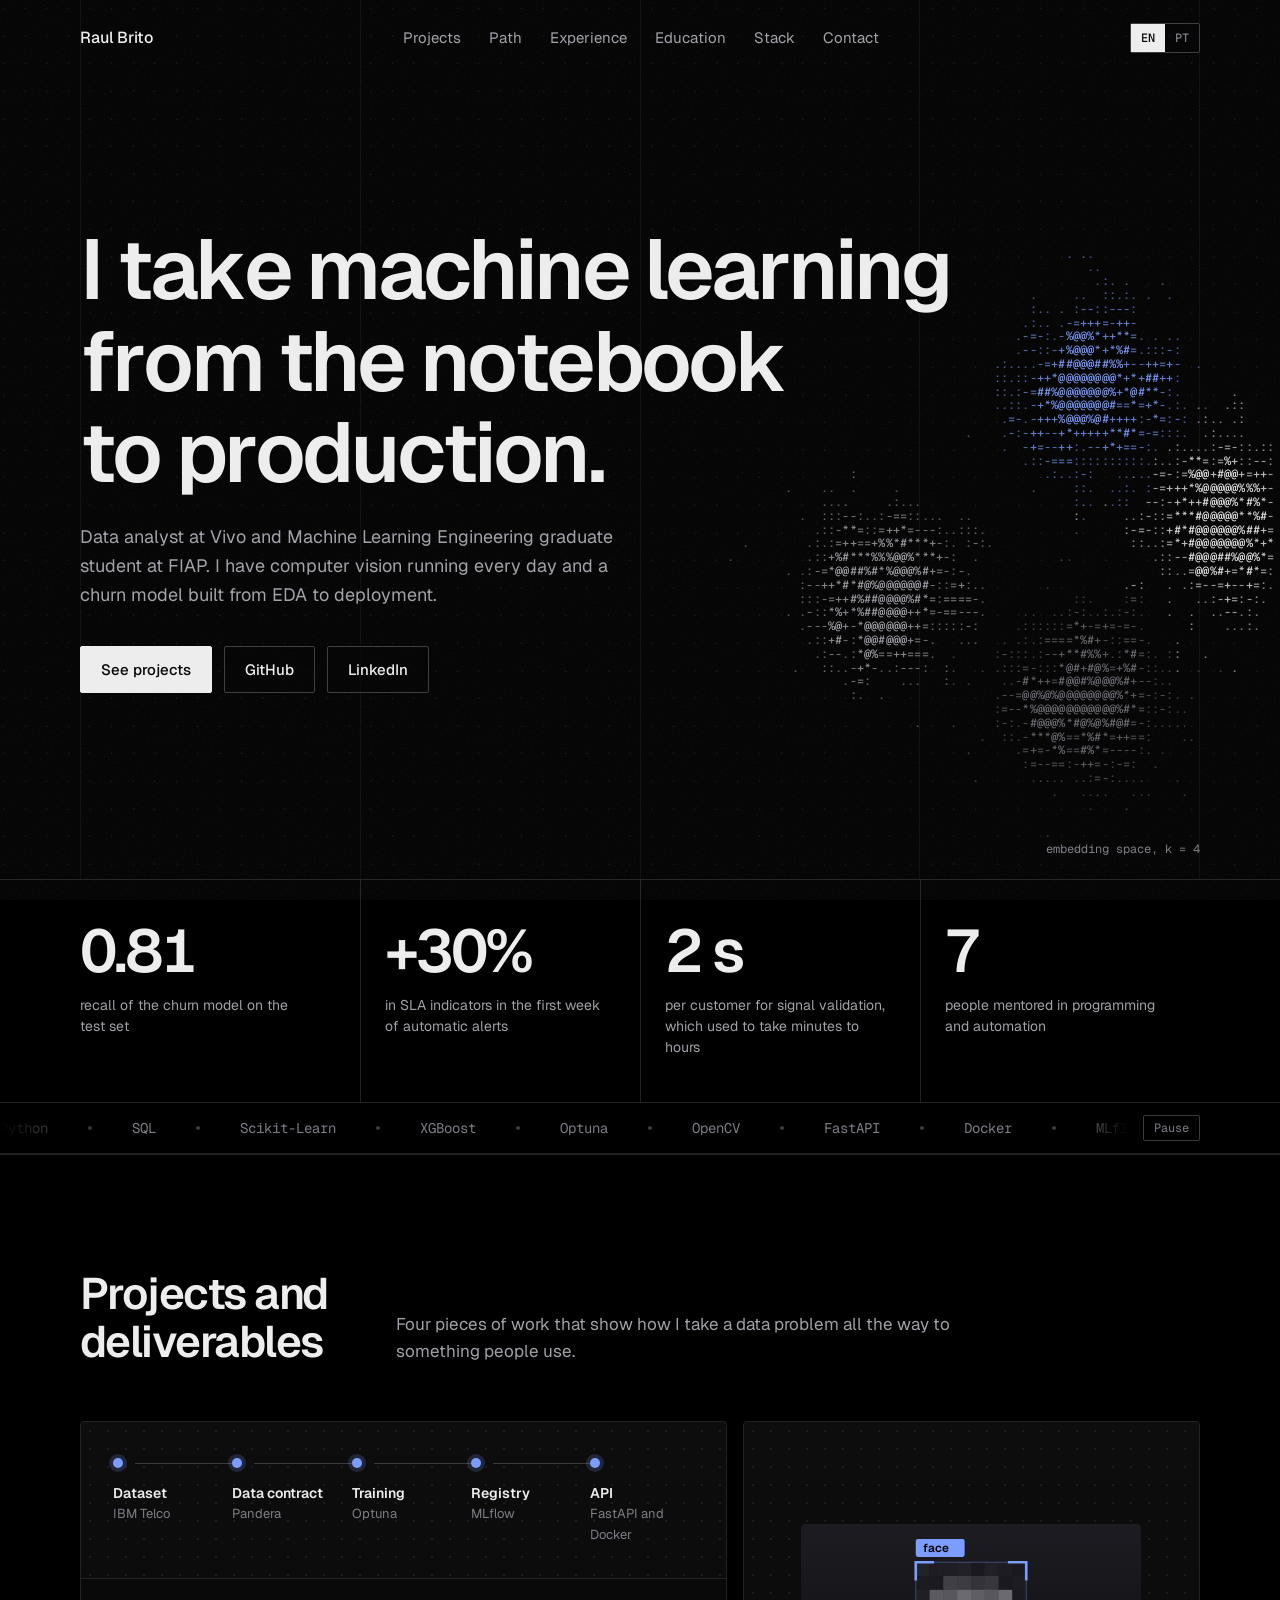
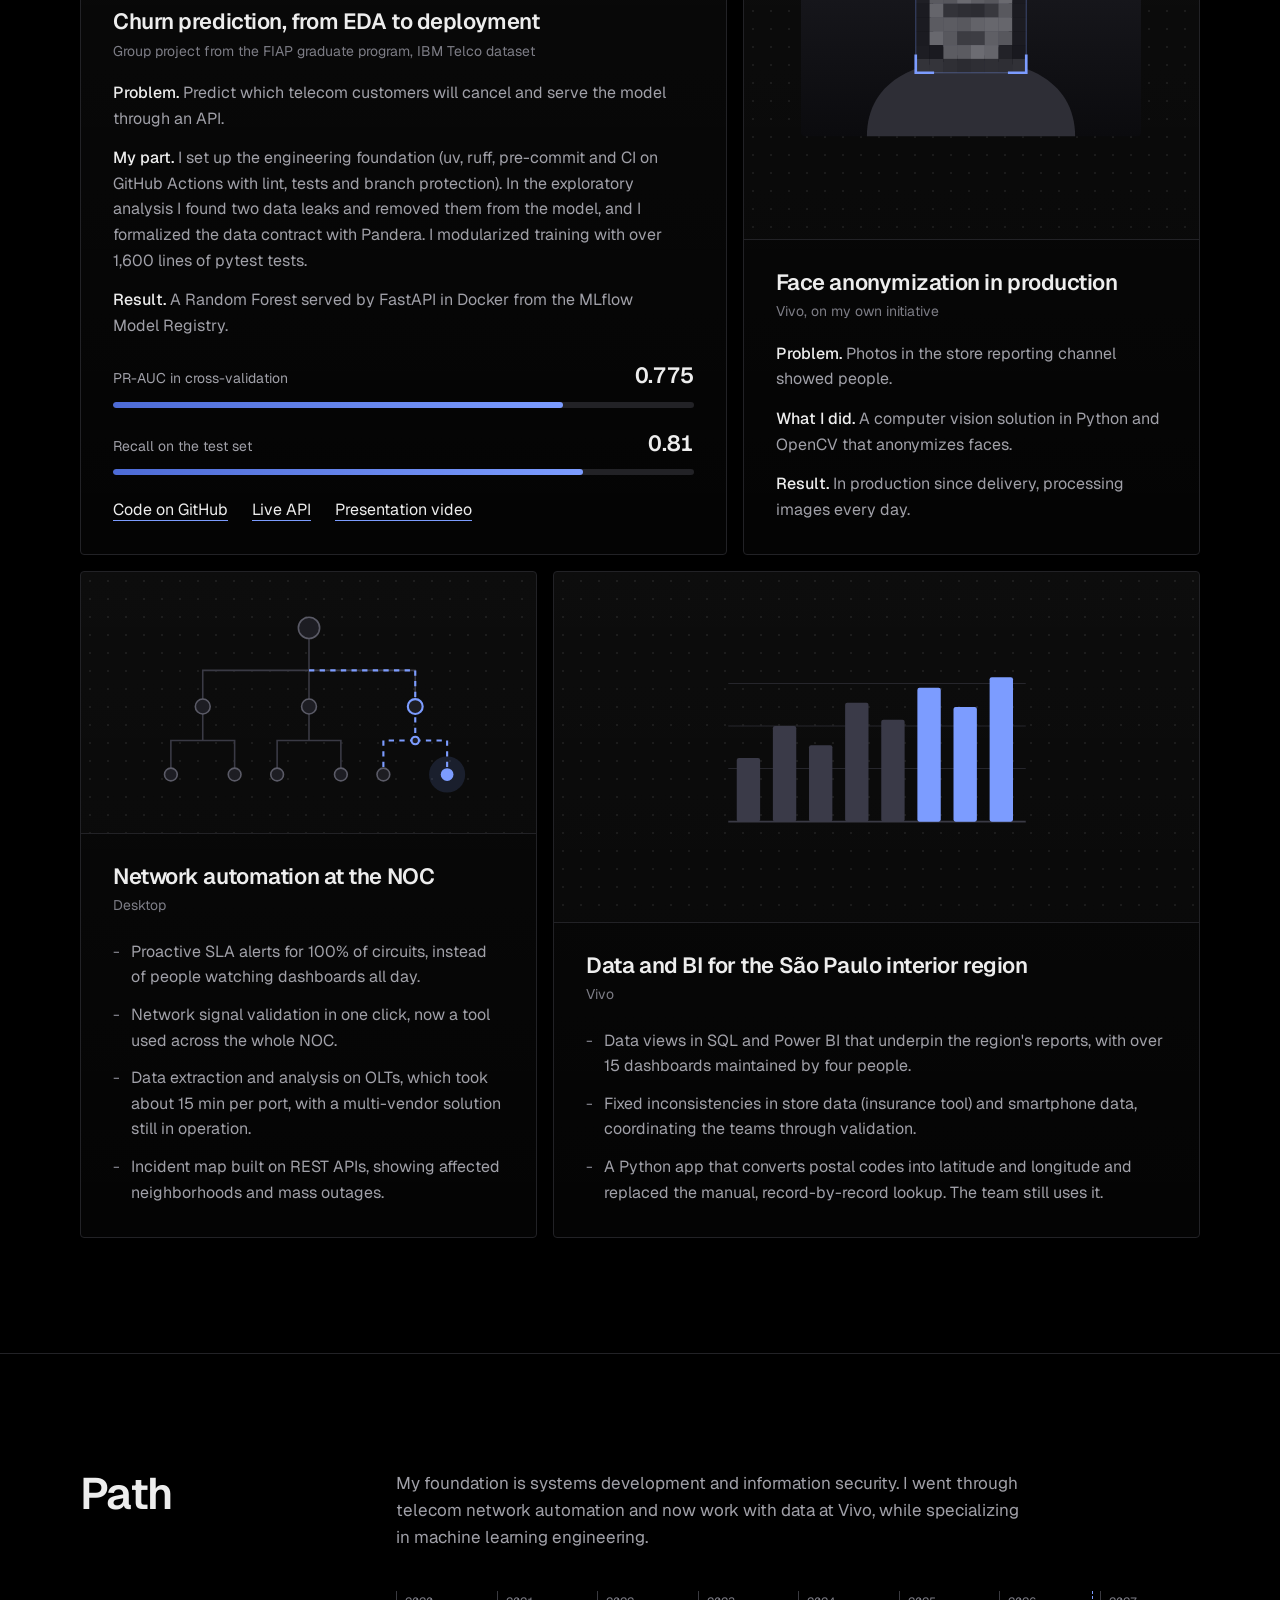
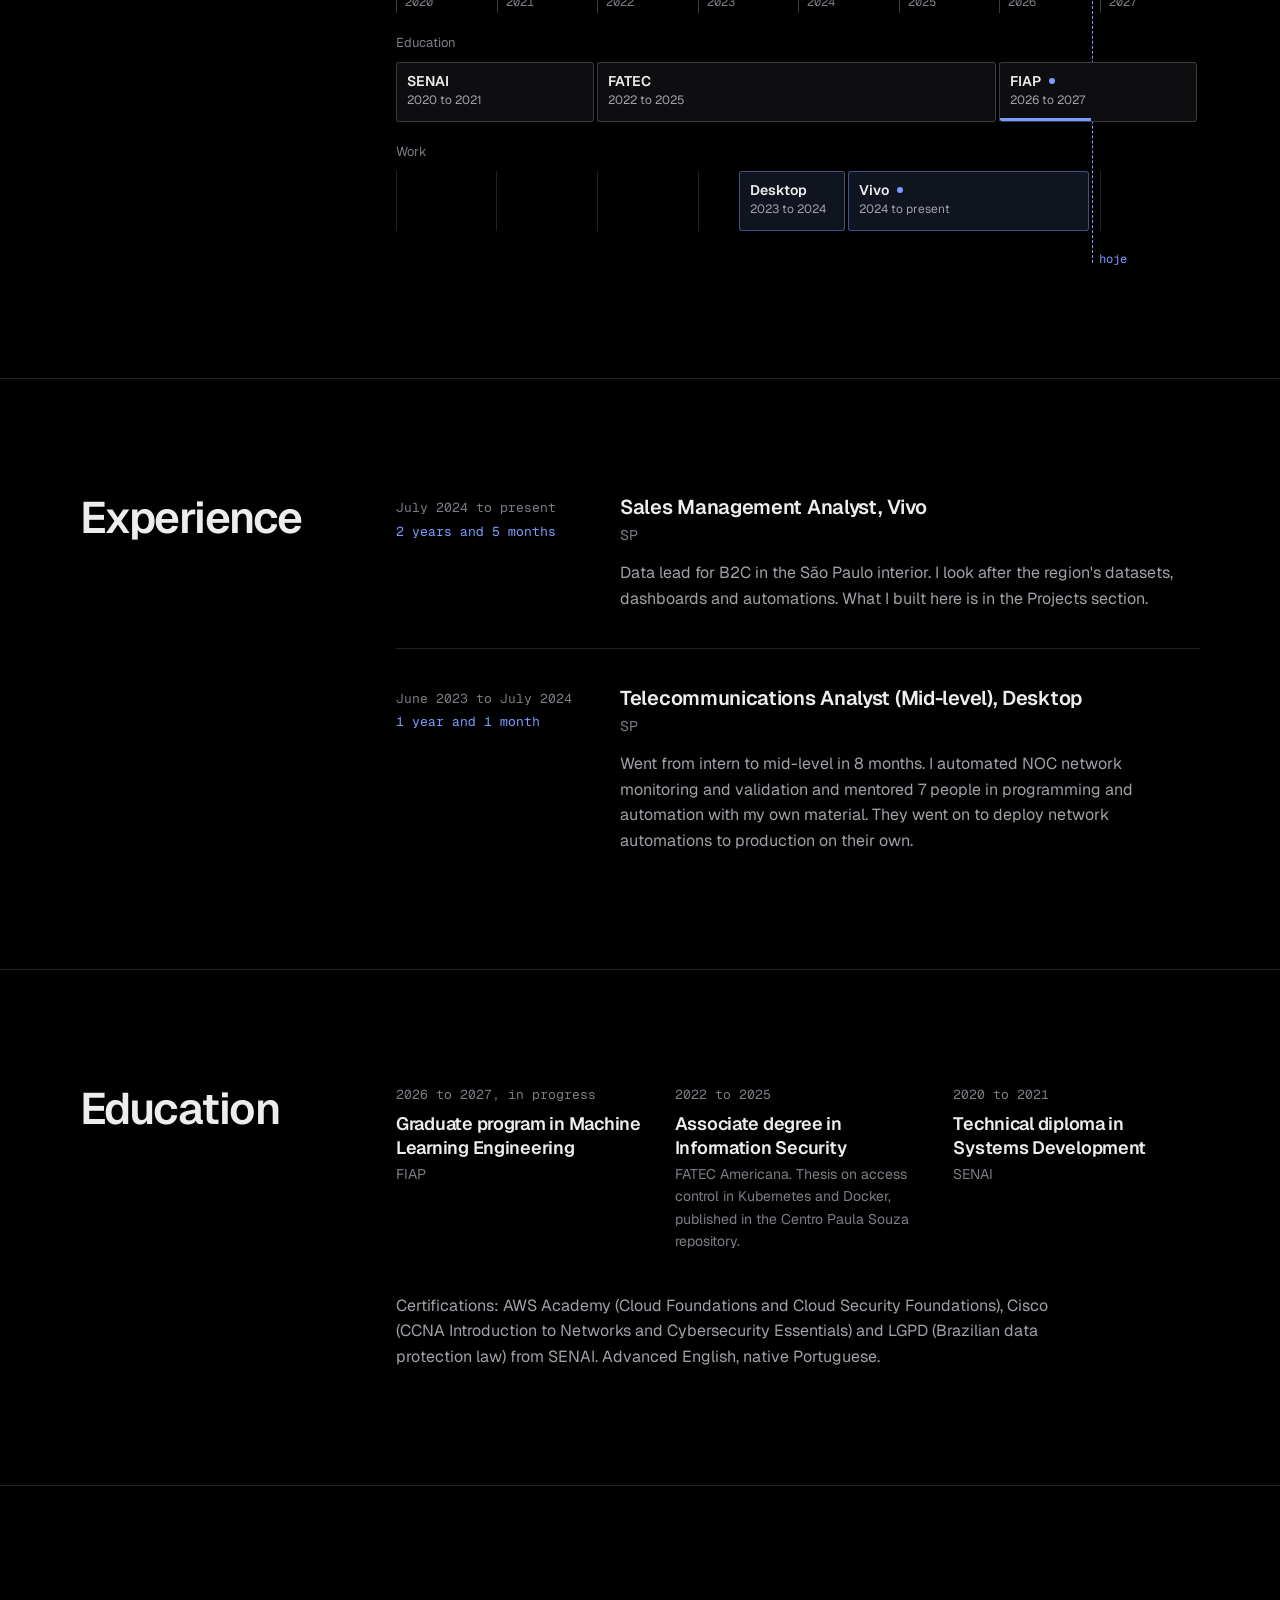
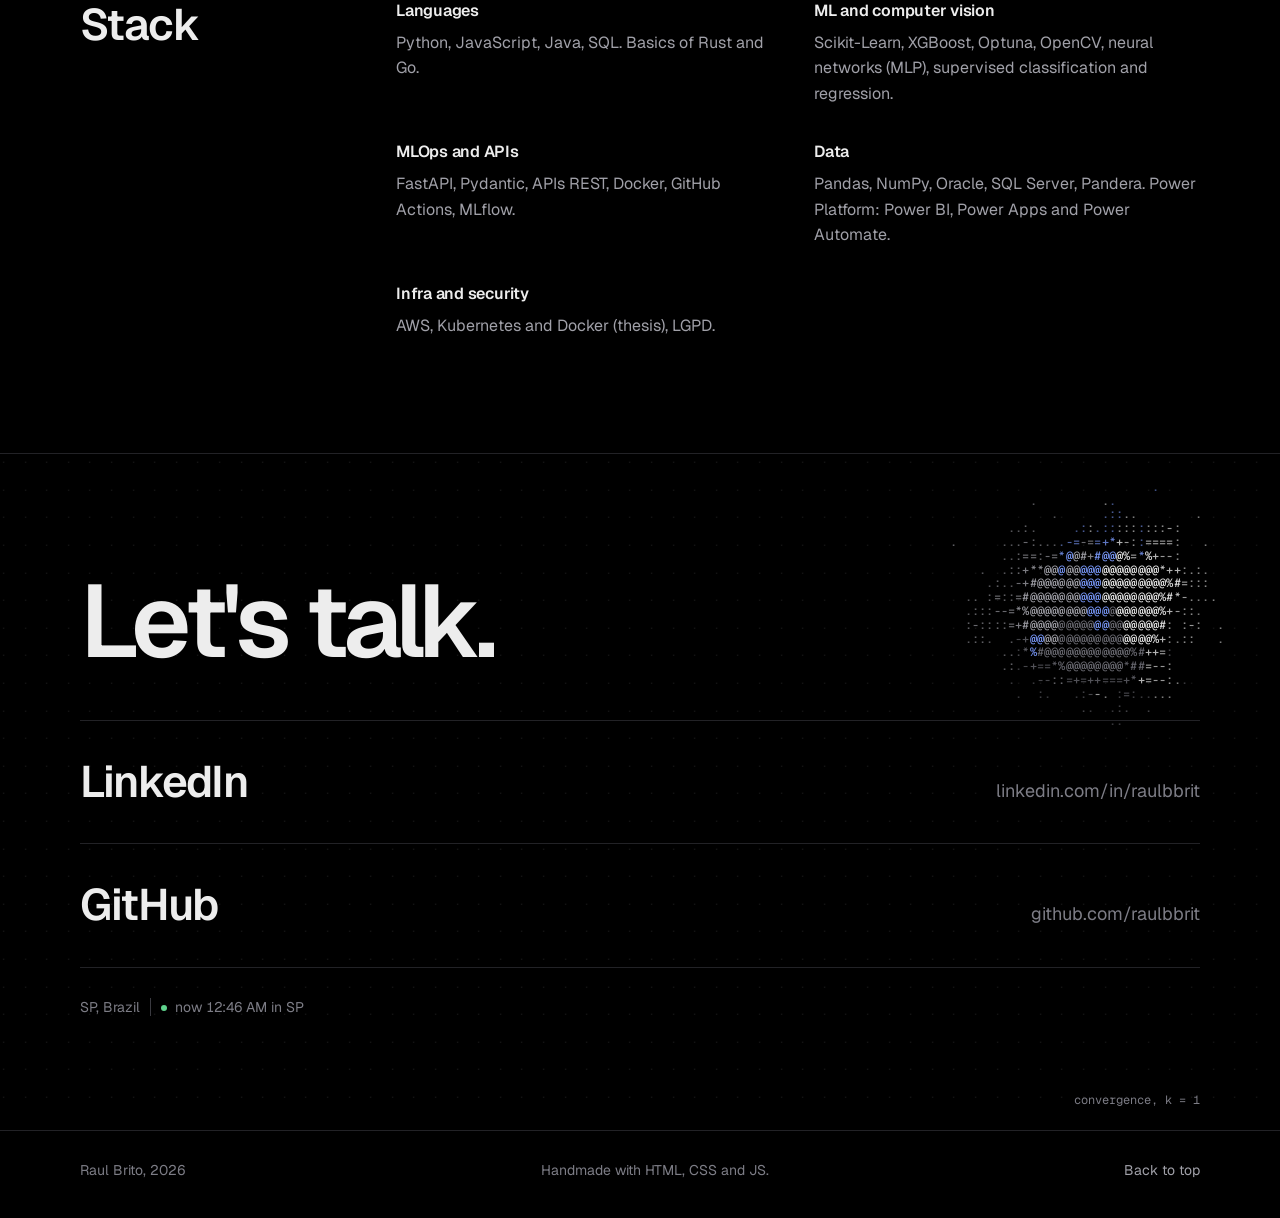
==== commit b0069591: "Show EN before PT in the language switcher" ====
--- a/index.html
+++ b/index.html
@@ -65,7 +65,7 @@
         <a href="#contato">Contact</a>
       </nav>
       <div class="tools">
-        <div class="lang" role="group" aria-label="Language"><a href="pt/index.html" hreflang="pt-BR" lang="pt-BR">PT</a><span aria-current="true">EN</span></div>
+        <div class="lang" role="group" aria-label="Language"><span aria-current="true">EN</span><a href="pt/index.html" hreflang="pt-BR" lang="pt-BR">PT</a></div>
         <button class="menu-btn" type="button" aria-expanded="false" aria-controls="menu">Menu</button>
       </div>
     </div>
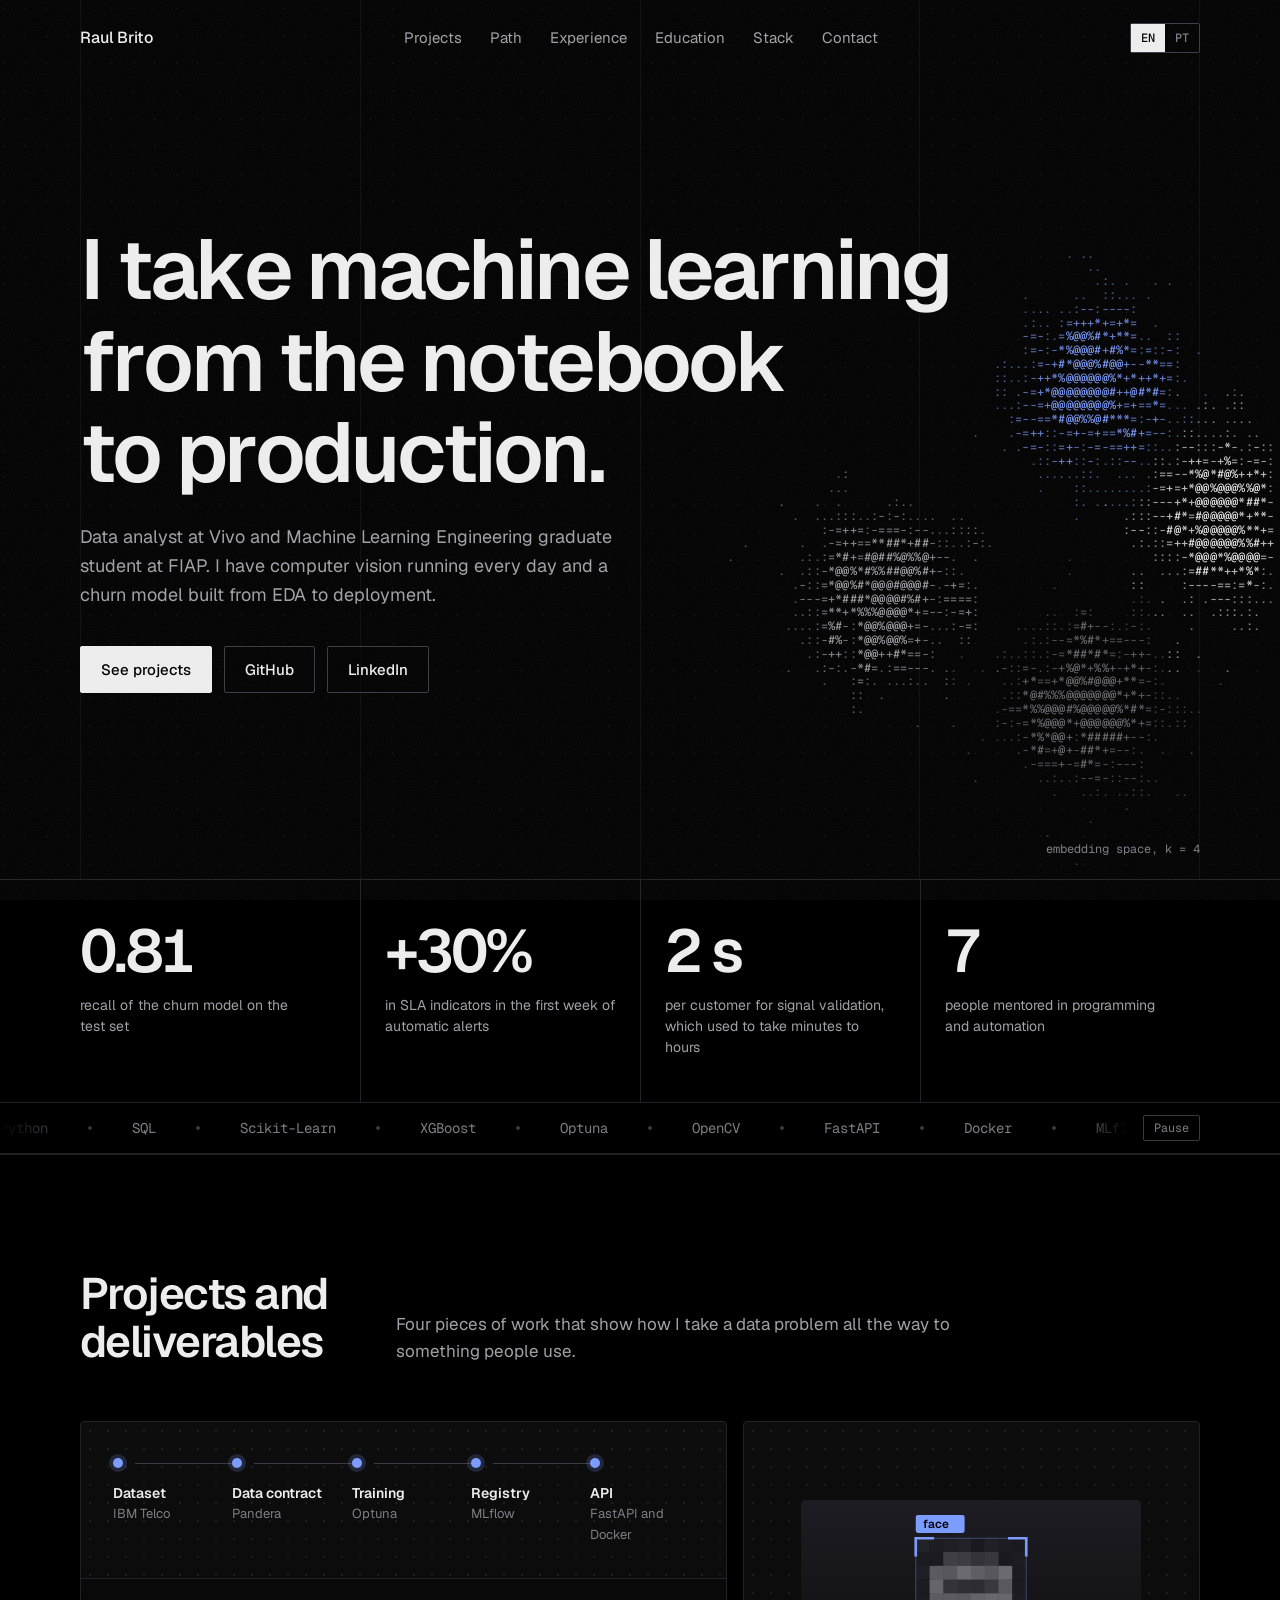
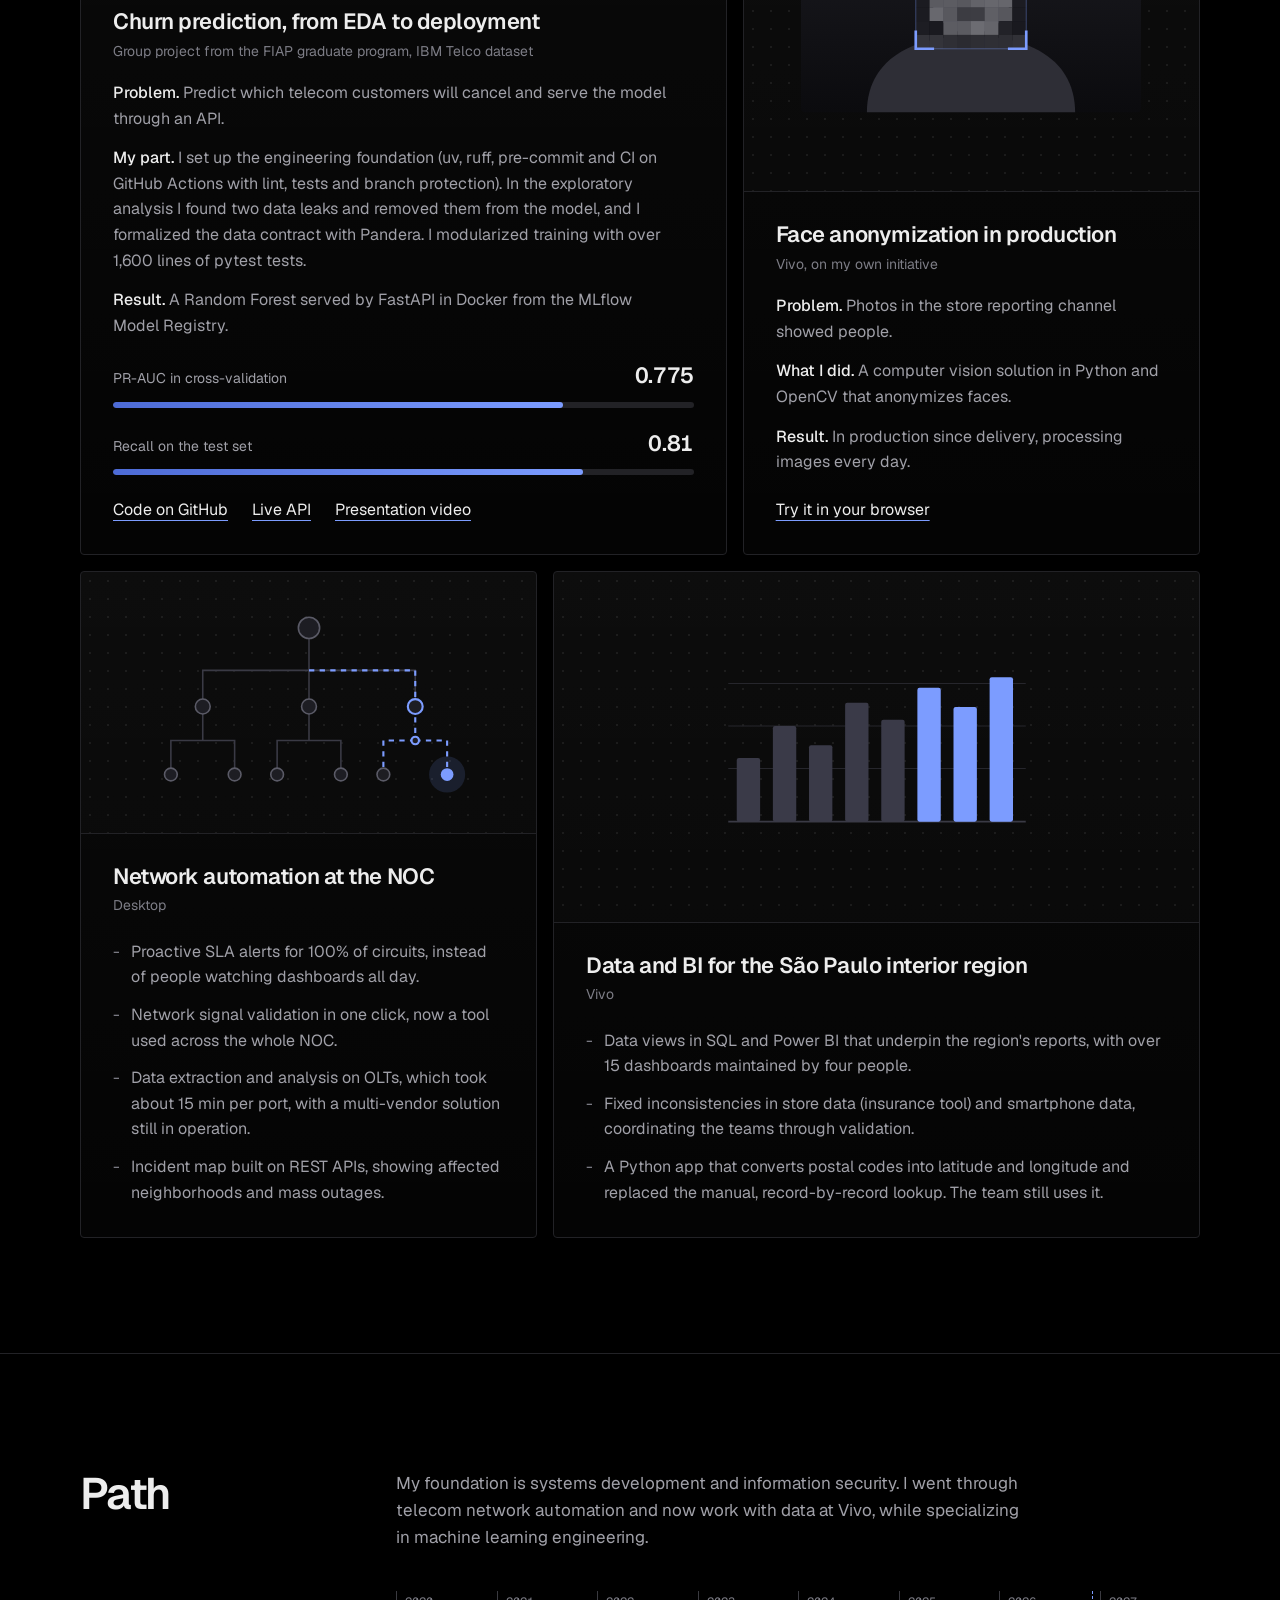
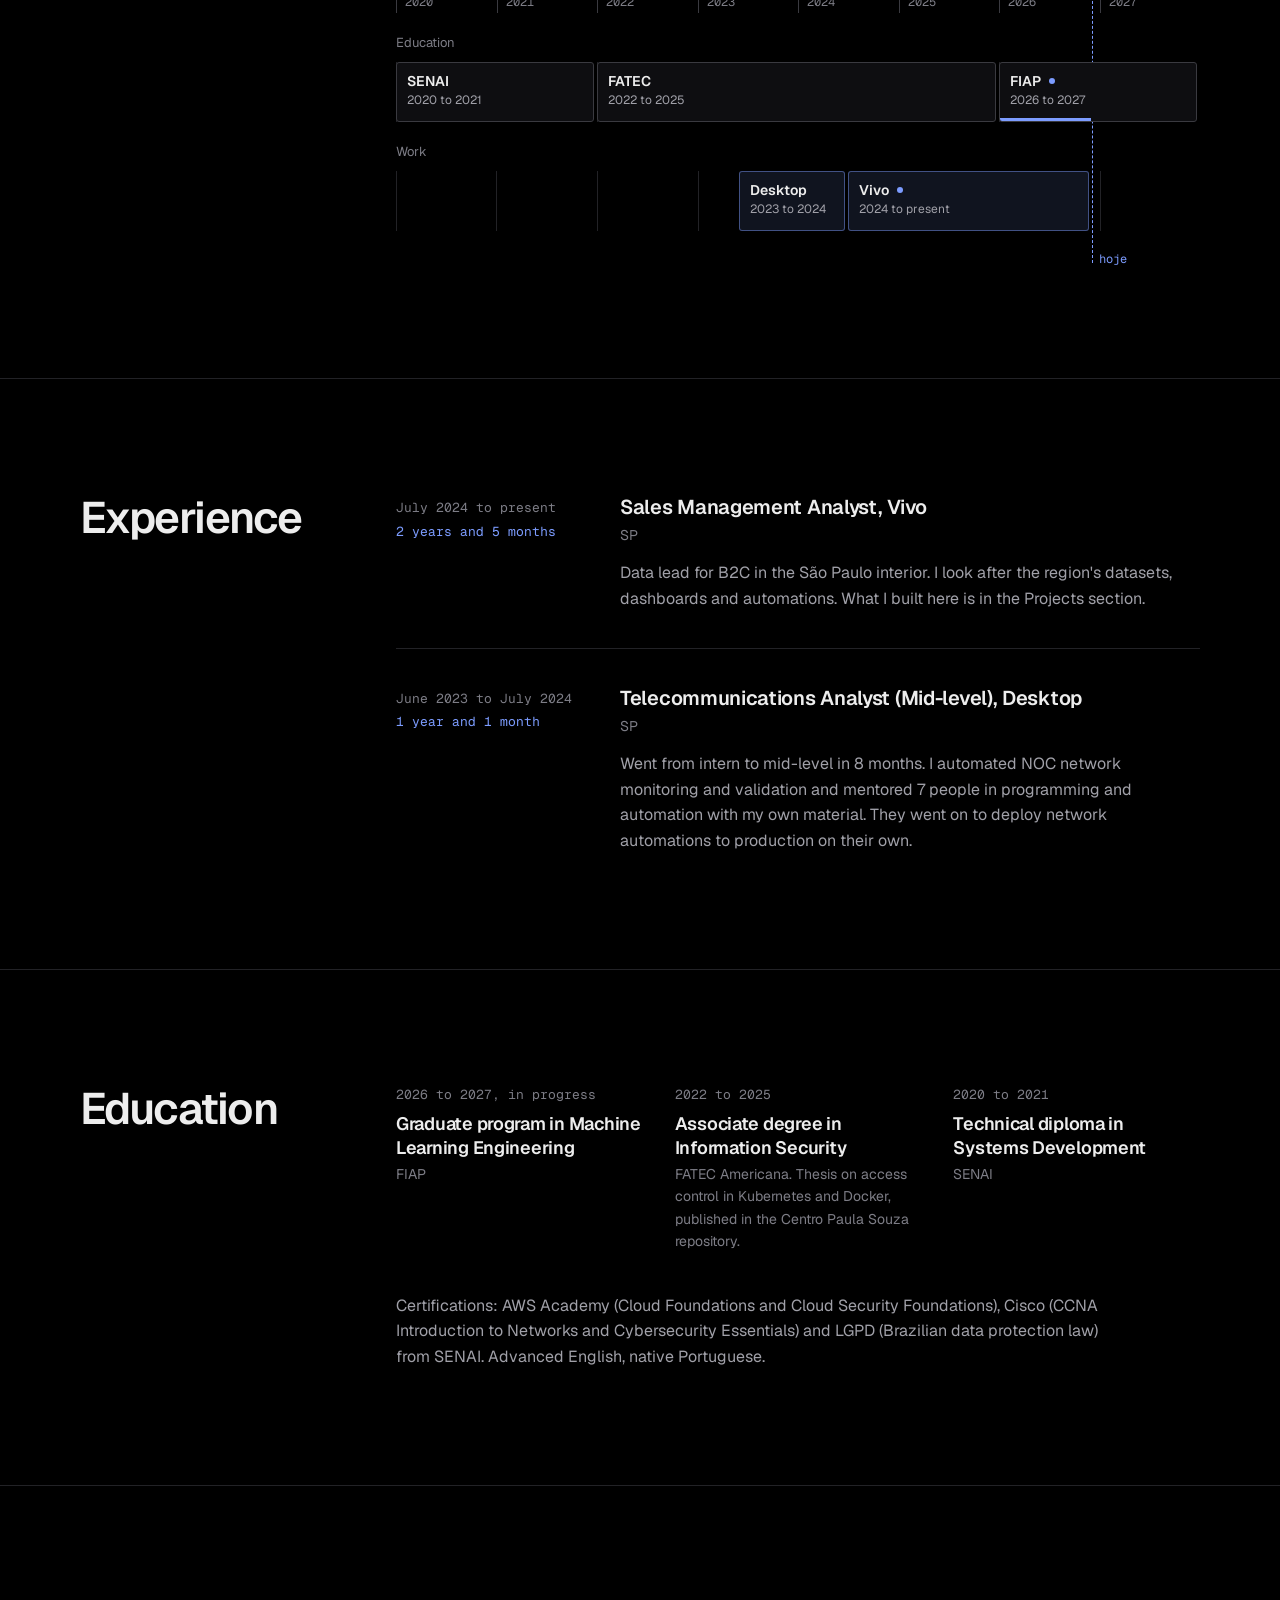
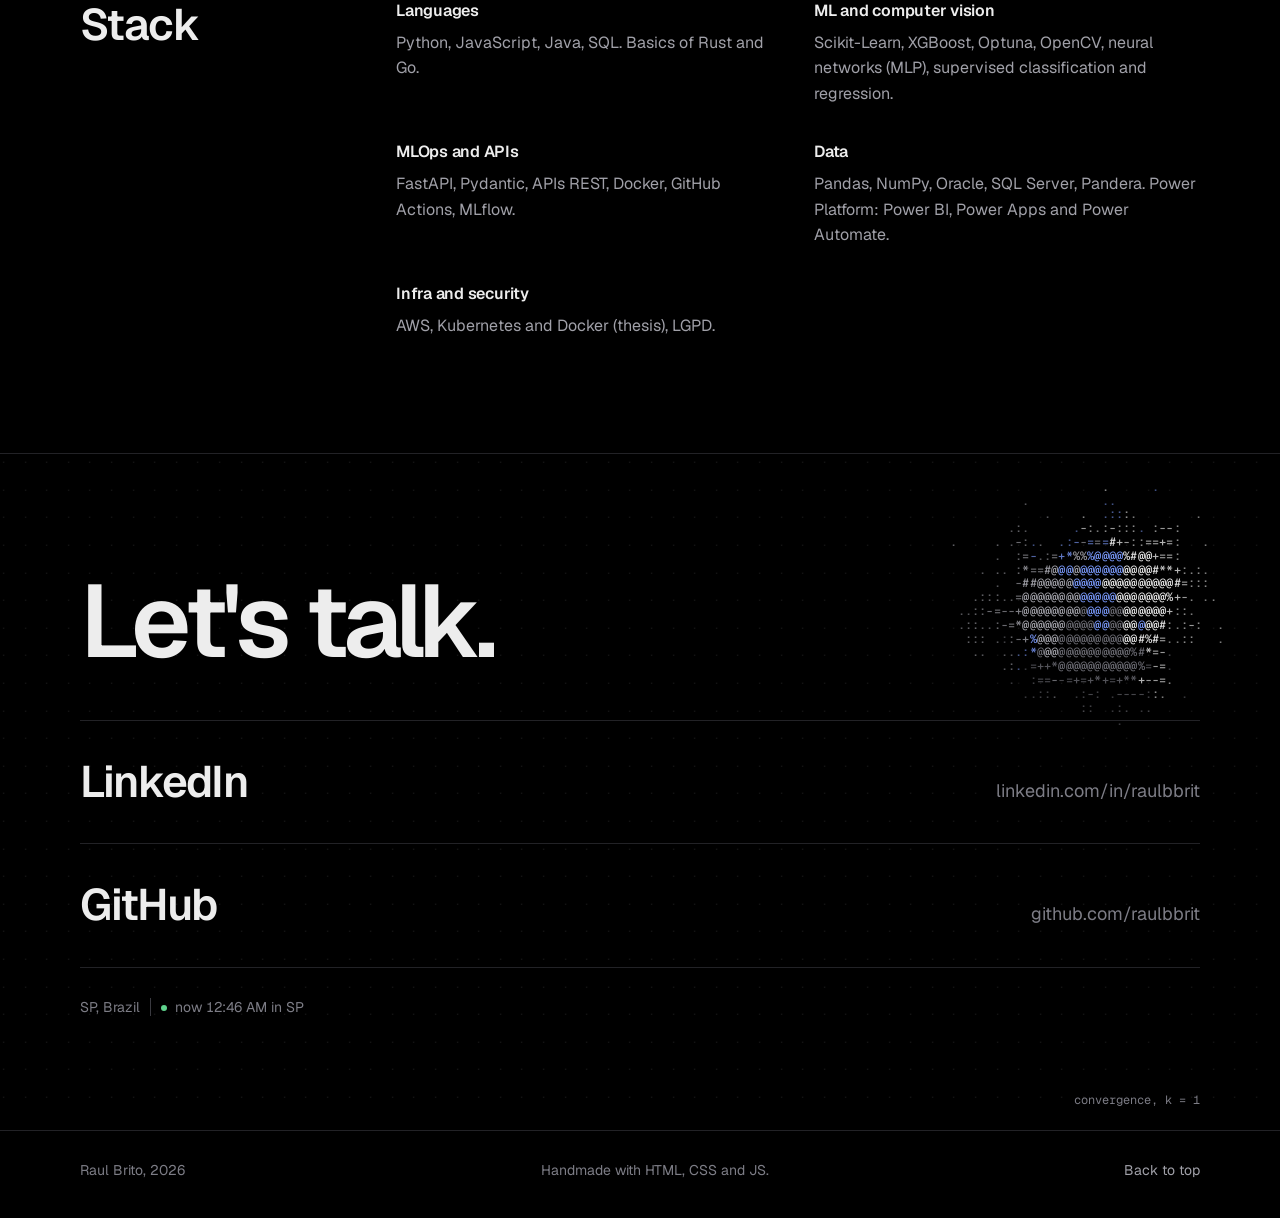
==== commit efce4f4c: "Add face anonymization demo and organize assets by feature - In-browser face anonymization demo (Med" ====
--- a/index.html
+++ b/index.html
@@ -44,10 +44,33 @@
     document.documentElement.className += ' js';
     setTimeout(function () { document.documentElement.classList.remove('js'); }, 3000);
   </script>
-  <link rel="preconnect" href="https://fonts.googleapis.com">
-  <link rel="preconnect" href="https://fonts.gstatic.com" crossorigin>
-  <link href="https://fonts.googleapis.com/css2?family=Geist:wght@400;500;600&family=Geist+Mono:wght@400;500&display=swap" rel="stylesheet">
-  <link rel="stylesheet" href="assets/css/style.css">
+  <link rel="preload" href="assets/fonts/geist-latin.woff2" as="font" type="font/woff2" crossorigin>
+  <link rel="preload" href="assets/fonts/geist-mono-latin.woff2" as="font" type="font/woff2" crossorigin>
+  <link rel="stylesheet" href="assets/core/base.css">
+  <link rel="stylesheet" href="assets/ascii-field/ascii-field.css">
+  <link rel="stylesheet" href="assets/header/header.css">
+  <link rel="stylesheet" href="assets/hero/hero.css">
+  <link rel="stylesheet" href="assets/stats/stats.css">
+  <link rel="stylesheet" href="assets/marquee/marquee.css">
+  <link rel="stylesheet" href="assets/projects/projects.css">
+  <link rel="stylesheet" href="assets/face-demo/face-demo.css">
+  <link rel="stylesheet" href="assets/timeline/timeline.css">
+  <link rel="stylesheet" href="assets/resume/resume.css">
+  <link rel="stylesheet" href="assets/contact/contact.css">
+  <link rel="stylesheet" href="assets/footer/footer.css">
+  <link rel="stylesheet" href="assets/core/print.css" media="print">
+  <script defer src="assets/core/site.js"></script>
+  <script defer src="assets/ascii-field/ascii-field.js"></script>
+  <script defer src="assets/header/header.js"></script>
+  <script defer src="assets/hero/hero.js"></script>
+  <script defer src="assets/stats/stats.js"></script>
+  <script defer src="assets/marquee/marquee.js"></script>
+  <script defer src="assets/projects/projects.js"></script>
+  <script defer src="assets/face-demo/face-demo.js"></script>
+  <script defer src="assets/timeline/timeline.js"></script>
+  <script defer src="assets/resume/resume.js"></script>
+  <script defer src="assets/contact/contact.js"></script>
+  <script defer src="assets/footer/footer.js"></script>
 </head>
 <body>
   <a class="skip" href="#conteudo">Skip to content</a>
@@ -263,6 +286,7 @@
               <p><b>Problem.</b> Photos in the store reporting channel showed people.</p>
               <p><b>What I did.</b> A computer vision solution in Python and OpenCV that anonymizes faces.</p>
               <p><b>Result.</b> In production since delivery, processing images every day.</p>
+              <p class="tile-links"><button class="link-btn" type="button" id="cv-demo-open" hidden>Try it in your browser</button></p>
             </div>
           </article>
 
@@ -461,6 +485,25 @@
     </div>
   </footer>
 
-  <script src="assets/js/script.js"></script>
+  <dialog class="demo" id="cv-demo" aria-labelledby="cv-demo-title">
+    <div class="demo-head">
+      <h2 id="cv-demo-title">Face anonymization</h2>
+      <button class="demo-x" type="button" id="cv-close">Close</button>
+    </div>
+    <div class="demo-stage">
+      <canvas id="cv-out" role="img" aria-label="Image with faces covered by a mosaic"></canvas>
+      <p class="demo-empty">Use your camera or upload a photo with people in it.</p>
+    </div>
+    <div class="demo-bar">
+      <button class="btn primary" type="button" id="cv-cam">Use camera</button>
+      <button class="btn" type="button" id="cv-pick">Upload photo</button>
+      <input class="vh" type="file" id="cv-file" accept="image/*" tabindex="-1" aria-hidden="true">
+      <button class="btn" type="button" id="cv-save" hidden>Download image</button>
+      <label class="demo-check"><input type="checkbox" id="cv-boxes" checked> Show detection</label>
+    </div>
+    <p class="demo-status" id="cv-status" aria-live="polite"></p>
+    <p class="demo-note">The image is processed in your browser and never leaves your device. The first time, the browser downloads the detection model (BlazeFace, from MediaPipe). The production solution runs the same flow, detect and cover, in Python with OpenCV. It works best with faces turned to the camera; faces in profile or very small in the frame can be missed.</p>
+  </dialog>
+
 </body>
 </html>
--- a/assets/core/base.css
+++ b/assets/core/base.css
@@ -0,0 +1,162 @@
+/* Base: fontes, tokens, reset, tipografia, botões, seções e utilitários usados em toda a página */
+
+/* Geist e Geist Mono (SIL OFL, ver fonts/OFL.txt): fontes variáveis, um arquivo cobre os pesos.
+   Só o subconjunto latino, que cobre o português. */
+@font-face {
+  font-family: 'Geist';
+  font-style: normal;
+  font-weight: 100 900;
+  font-display: swap;
+  src: url(../fonts/geist-latin.woff2) format('woff2');
+}
+@font-face {
+  font-family: 'Geist Mono';
+  font-style: normal;
+  font-weight: 100 900;
+  font-display: swap;
+  src: url(../fonts/geist-mono-latin.woff2) format('woff2');
+}
+
+:root {
+  --bg: #000;
+  --fg: #ededed;
+  --mut: #a0a0a8;
+  --dim: #7d7d86;
+  --line: #222226;
+  --line-2: #3a3a40;
+  --rail: rgba(255, 255, 255, 0.05);
+  --acc: #7c9cff;
+  --sans: 'Geist', system-ui, -apple-system, 'Segoe UI', Roboto, sans-serif;
+  --mono: 'Geist Mono', ui-monospace, 'SFMono-Regular', Menlo, Consolas, monospace;
+  --ease: cubic-bezier(0.2, 0.8, 0.2, 1);
+}
+
+* { box-sizing: border-box; }
+
+html { background: #000; scroll-behavior: smooth; scroll-padding-top: 72px; -webkit-text-size-adjust: 100%; }
+
+body {
+  margin: 0;
+  background: var(--bg);
+  color: var(--fg);
+  font: 400 16px/1.6 var(--sans);
+  -webkit-font-smoothing: antialiased;
+  text-rendering: optimizeLegibility;
+}
+
+/* grão sutil sobre toda a página */
+body::after {
+  content: '';
+  position: fixed;
+  inset: 0;
+  z-index: 60;
+  pointer-events: none;
+  opacity: 0.05;
+  background-image: url("data:image/svg+xml;utf8,<svg xmlns='http://www.w3.org/2000/svg' width='160' height='160'><filter id='n'><feTurbulence type='fractalNoise' baseFrequency='.9' numOctaves='2' stitchTiles='stitch'/><feColorMatrix values='0 0 0 0 1 0 0 0 0 1 0 0 0 0 1 1 0 0 0 0'/></filter><rect width='100%' height='100%' filter='url(%23n)'/></svg>");
+}
+
+.wrap { width: min(1120px, 100% - 48px); margin-inline: auto; }
+
+a { color: inherit; }
+a:focus-visible, button:focus-visible { outline: 2px solid var(--acc); outline-offset: 3px; }
+a, button { touch-action: manipulation; -webkit-tap-highlight-color: transparent; }
+::selection { background: var(--acc); color: #000; }
+
+/* pular para o conteúdo: só aparece com o teclado */
+.skip {
+  position: fixed;
+  top: 12px; left: 12px;
+  z-index: 70;
+  padding: 10px 14px;
+  border-radius: 2px;
+  background: var(--fg);
+  color: #000;
+  font-weight: 500;
+  text-decoration: none;
+  transform: translateY(-160%);
+  transition: transform 0.2s var(--ease);
+}
+.skip:focus-visible { transform: none; }
+
+/* esconde da tela, mas não do leitor de tela */
+.vh { position: absolute; width: 1px; height: 1px; overflow: hidden; clip: rect(0 0 0 0); white-space: nowrap; }
+
+/* ---------- botões ---------- */
+.btn {
+  display: inline-block;
+  padding: 12px 20px;
+  border: 1px solid var(--line-2);
+  border-radius: 2px;
+  background: rgba(0, 0, 0, 0.55);
+  color: var(--fg);
+  font: 500 15px/1.4 var(--sans);
+  text-decoration: none;
+  cursor: pointer;
+  transition: border-color 0.2s, background 0.2s, color 0.2s;
+}
+.btn:hover { border-color: var(--fg); }
+.btn.primary { background: var(--fg); color: #000; border-color: var(--fg); }
+.btn.primary:hover { background: var(--acc); border-color: var(--acc); }
+
+/* botão com cara de link sublinhado */
+.link-btn {
+  padding: 0;
+  border: 0;
+  background: none;
+  color: inherit;
+  font: inherit;
+  cursor: pointer;
+  text-decoration: underline;
+  text-decoration-color: var(--acc);
+  text-underline-offset: 5px;
+  text-decoration-thickness: 1px;
+  transition: color 0.2s;
+}
+.link-btn:hover { color: var(--acc); }
+.link-btn[hidden] { display: none; }
+
+/* ---------- seções ---------- */
+.section { padding: clamp(72px, 9vw, 120px) 0; border-top: 1px solid var(--line); }
+.proof + main > .section:first-child { border-top: 0; }
+
+.split { display: grid; grid-template-columns: minmax(0, 3fr) minmax(0, 9fr); gap: 32px 48px; }
+.split > .head { position: sticky; top: 96px; align-self: start; }
+.split > .sub { margin: 0; align-self: end; }
+
+h2 {
+  margin: 0;
+  font-size: clamp(30px, 3.6vw, 44px);
+  line-height: 1.08;
+  font-weight: 600;
+  letter-spacing: -0.035em;
+  text-wrap: balance;
+}
+h3 { margin: 0; font-size: 20px; line-height: 1.3; font-weight: 600; letter-spacing: -0.015em; }
+
+.sub { margin: 16px 0 0; max-width: 58ch; color: var(--mut); font-size: 17px; text-wrap: pretty; }
+.where { margin: 4px 0 0; color: var(--dim); font-size: 14px; }
+.when { margin: 0 0 6px; color: var(--dim); font: 400 13px/1.5 var(--mono); }
+
+/* revelar ao rolar (discreto); o script só liga .anim quando pode animar */
+.anim .rv { opacity: 0; transform: translateY(14px); transition: opacity 0.7s var(--ease), transform 0.7s var(--ease); transition-delay: calc(var(--rd, 0) * 80ms); }
+.anim .rv.in { opacity: 1; transform: none; }
+
+@media (hover: hover) {
+  .btn.primary { transition: border-color 0.2s, background 0.2s, color 0.2s, transform 0.25s var(--ease); }
+}
+
+@media (max-width: 960px) {
+  .split { grid-template-columns: 1fr; }
+  .split > .head { position: static; }
+  .split > .sub { margin-top: 0; }
+}
+
+@media (max-width: 380px) {
+  .wrap { width: min(1120px, 100% - 36px); }
+  .btn { padding: 11px 16px; }
+}
+
+@media (prefers-reduced-motion: reduce) {
+  html { scroll-behavior: auto; }
+  .skip { transition: none; }
+}
--- a/assets/ascii-field/ascii-field.css
+++ b/assets/ascii-field/ascii-field.css
@@ -0,0 +1,32 @@
+/* Campo ASCII: os dois canvas (textura e pontos) e a legenda. Usado no hero e no contato. */
+
+.layer { position: absolute; inset: 0; width: 100%; height: 100%; z-index: 0; pointer-events: none; }
+.field {
+  -webkit-mask-image: linear-gradient(to right, transparent 26%, #000 60%);
+          mask-image: linear-gradient(to right, transparent 26%, #000 60%);
+  animation: fade-in 1.6s 0.6s var(--ease) both;
+}
+@keyframes fade-in { from { opacity: 0; } to { opacity: 1; } }
+
+/* legenda do campo ("espaço de embeddings, k = 4") */
+.cap {
+  position: absolute;
+  z-index: 2;
+  right: max(24px, calc((100% - 1120px) / 2));
+  bottom: 24px;
+  margin: 0;
+  color: var(--dim);
+  font: 400 12px/1 var(--mono);
+}
+
+@media (max-width: 720px) {
+  .field {
+    -webkit-mask-image: linear-gradient(to bottom, transparent 50%, #000 70%);
+            mask-image: linear-gradient(to bottom, transparent 50%, #000 70%);
+  }
+  .cap { right: 24px; bottom: 16px; }
+}
+
+@media (prefers-reduced-motion: reduce) {
+  .field { animation: none; }
+}
--- a/assets/header/header.css
+++ b/assets/header/header.css
@@ -0,0 +1,81 @@
+/* Topo: marca, navegação com indicador, seletor de idioma, menu mobile e barra de progresso */
+
+.top {
+  position: fixed;
+  inset: 0 0 auto 0;
+  z-index: 40;
+  padding: 20px 0;
+  border-bottom: 1px solid transparent;
+  transition: background 0.3s, border-color 0.3s, padding 0.3s;
+}
+.top.scrolled {
+  padding: 14px 0;
+  background: rgba(0, 0, 0, 0.72);
+  -webkit-backdrop-filter: blur(14px);
+          backdrop-filter: blur(14px);
+  border-bottom-color: var(--line);
+}
+.top .wrap { display: flex; justify-content: space-between; align-items: center; gap: 16px; }
+.brand { font-weight: 500; text-decoration: none; letter-spacing: -0.01em; }
+
+.top nav { position: relative; display: flex; gap: 4px; }
+.top nav a {
+  position: relative;
+  z-index: 1;
+  padding: 6px 12px;
+  color: var(--mut);
+  text-decoration: none;
+  font-size: 15px;
+  transition: color 0.2s;
+}
+.top nav a:hover, .top nav a:focus-visible, .top nav a.on { color: var(--fg); }
+.nav-ind {
+  position: absolute;
+  left: 0; top: 0;
+  z-index: 0;
+  border-radius: 4px;
+  background: rgba(255, 255, 255, 0.08);
+  opacity: 0;
+  pointer-events: none;
+  transition: transform 0.35s var(--ease), width 0.35s var(--ease), height 0.35s var(--ease), opacity 0.25s;
+}
+
+/* seletor de idioma */
+.tools { display: flex; align-items: center; gap: 10px; }
+.lang { display: flex; border: 1px solid var(--line-2); border-radius: 2px; font: 500 12px/1 var(--mono); }
+.lang a, .lang span { padding: 8px 10px; text-decoration: none; color: var(--dim); transition: color 0.2s, background 0.2s; }
+.lang span[aria-current] { color: #000; background: var(--fg); }
+.lang a:hover { color: var(--fg); }
+
+.menu-btn { display: none; padding: 8px 14px; border: 1px solid var(--line-2); border-radius: 2px; background: transparent; color: var(--fg); font: 500 14px/1 var(--sans); cursor: pointer; }
+
+/* progresso de leitura */
+.progress { position: fixed; top: 0; left: 0; right: 0; height: 2px; z-index: 50; background: var(--acc); transform-origin: left; transform: scaleX(0); pointer-events: none; }
+
+/* menu mobile */
+@media (max-width: 820px) {
+  .menu-btn { display: block; }
+  .nav-ind { display: none; }
+  .top nav {
+    display: none;
+    position: absolute;
+    top: 100%; left: 0; right: 0;
+    flex-direction: column;
+    gap: 0;
+    padding: 8px 24px 16px;
+    background: rgba(0, 0, 0, 0.96);
+    -webkit-backdrop-filter: blur(14px);
+            backdrop-filter: blur(14px);
+    border-bottom: 1px solid var(--line);
+  }
+  .top.open nav { display: flex; }
+  .top.open { background: rgba(0, 0, 0, 0.96); border-bottom-color: var(--line); }
+  .top nav a { padding: 14px 0; font-size: 17px; border-bottom: 1px solid var(--line); }
+  .top nav a:last-child { border-bottom: 0; }
+  .top nav a.on { color: var(--acc); }
+}
+
+@media (prefers-reduced-motion: reduce) {
+  .nav-ind { transition: none; }
+  .progress { display: none; }
+}
--- a/assets/hero/hero.css
+++ b/assets/hero/hero.css
@@ -0,0 +1,62 @@
+/* Hero: título animado, texto de abertura, botões e linhas de grade */
+
+.hero {
+  position: relative;
+  min-height: min(100svh, 880px);
+  display: flex;
+  align-items: center;
+  overflow: hidden;
+  border-bottom: 1px solid var(--line);
+}
+.hero:focus { outline: none; }
+
+/* linhas de grade, no mesmo ritmo da faixa de números */
+.rails { position: absolute; inset: 0; z-index: 0; pointer-events: none; }
+.rails .wrap { height: 100%; display: grid; grid-template-columns: repeat(4, 1fr); border-right: 1px solid var(--rail); }
+.rails i { border-left: 1px solid var(--rail); }
+
+.hero-copy { position: relative; z-index: 2; padding: 128px 0 88px; }
+
+h1 {
+  margin: 0;
+  font-weight: 600;
+  font-size: clamp(38px, 6.6vw, 92px);
+  line-height: 1.02;
+  letter-spacing: -0.045em;
+}
+h1 > span { display: block; }
+
+/* abertura: o título sobe letra por letra, uma única vez */
+.js h1 { visibility: hidden; }
+.js h1.ready { visibility: visible; }
+h1 .line { overflow: hidden; padding: 0.06em 0 0.12em; margin: -0.06em 0 -0.12em; }
+h1 .w { display: inline-block; white-space: nowrap; }
+h1 .ch {
+  display: inline-block;
+  animation: rise 0.9s var(--ease) both;
+  animation-delay: calc(var(--i) * 18ms + 150ms);
+}
+@keyframes rise { from { transform: translateY(105%); } to { transform: none; } }
+
+.lead { margin: 28px 0 0; max-width: 46ch; font-size: 18px; color: var(--mut); text-wrap: pretty; }
+
+.actions { display: flex; flex-wrap: wrap; gap: 12px; margin-top: 36px; }
+
+/* título: a letra acende quando o mouse passa */
+@media (hover: hover) {
+  h1 .ch { transition: color 1.4s ease; }
+  h1 .ch:hover { color: var(--acc); transition-duration: 0s; }
+}
+
+@media (max-width: 720px) {
+  .hero { align-items: flex-start; min-height: max(100svh, 860px); }
+  .hero-copy { padding: 96px 0 56px; }
+  .rails .wrap { grid-template-columns: repeat(2, 1fr); }
+  .rails i:nth-child(n+3) { display: none; }
+  .lead { font-size: 16px; }
+}
+
+@media (prefers-reduced-motion: reduce) {
+  .js h1 { visibility: visible; }
+  h1 .ch { animation: none; }
+}
--- a/assets/stats/stats.css
+++ b/assets/stats/stats.css
@@ -0,0 +1,21 @@
+/* Faixa de números logo abaixo do hero */
+
+.proof { border-bottom: 1px solid var(--line); }
+.stats { list-style: none; margin: 0; padding: 0; display: grid; grid-template-columns: repeat(4, 1fr); }
+.stats li { padding: 40px 24px 44px 0; }
+.stats li + li { border-left: 1px solid var(--line); padding-left: 24px; }
+.stats strong {
+  display: block;
+  font-size: clamp(38px, 4.8vw, 60px);
+  line-height: 1.05;
+  font-weight: 600;
+  letter-spacing: -0.045em;
+  font-variant-numeric: tabular-nums;
+}
+.stats span { display: block; margin-top: 12px; color: var(--mut); font-size: 14px; line-height: 1.5; max-width: 26ch; }
+
+@media (max-width: 960px) {
+  .stats { grid-template-columns: repeat(2, 1fr); }
+  .stats li:nth-child(3) { border-left: 0; padding-left: 0; }
+  .stats li:nth-child(n+3) { border-top: 1px solid var(--line); }
+}
--- a/assets/marquee/marquee.css
+++ b/assets/marquee/marquee.css
@@ -0,0 +1,59 @@
+/* Faixa de ferramentas que corre na horizontal, com botão de pausa */
+
+.marquee {
+  position: relative;
+  overflow: hidden;
+  border-bottom: 1px solid var(--line);
+}
+/* bordas que somem no preto, por cima da faixa e por baixo do botão */
+.marquee::before, .marquee::after {
+  content: '';
+  position: absolute;
+  top: 0; bottom: 0;
+  z-index: 1;
+  width: 8%;
+  pointer-events: none;
+}
+.marquee::before { left: 0; background: linear-gradient(to right, var(--bg), transparent); }
+.marquee::after { right: 0; width: calc(max(24px, (100% - 1120px) / 2) + 128px); background: linear-gradient(to left, var(--bg) calc(100% - 56px), transparent); }
+.marquee-btn {
+  position: absolute;
+  z-index: 2;
+  top: 50%;
+  right: max(24px, calc((100% - 1120px) / 2));
+  transform: translateY(-50%);
+  padding: 6px 10px;
+  border: 1px solid var(--line-2);
+  border-radius: 2px;
+  background: var(--bg);
+  color: var(--dim);
+  font: 400 12px/1 var(--mono);
+  cursor: pointer;
+  transition: color 0.2s, border-color 0.2s;
+}
+.marquee-btn:hover { color: var(--fg); border-color: var(--fg); }
+.marquee.paused ul { animation-play-state: paused; }
+.marquee-track { display: flex; width: max-content; }
+.marquee ul {
+  flex: none;
+  display: flex;
+  list-style: none;
+  margin: 0;
+  padding: 18px 0;
+  gap: 40px;
+  padding-right: 40px;
+  font: 400 14px/1 var(--mono);
+  color: var(--dim);
+  animation: marquee 48s linear infinite;
+}
+.marquee li { white-space: nowrap; display: flex; align-items: center; gap: 40px; }
+.marquee li::after { content: ''; width: 4px; height: 4px; border-radius: 50%; background: var(--line-2); }
+@keyframes marquee { to { transform: translateX(-100%); } }
+
+/* sem movimento: vira uma lista com rolagem lateral */
+@media (prefers-reduced-motion: reduce) {
+  .marquee { overflow-x: auto; }
+  .marquee ul { animation: none; }
+  .marquee ul[aria-hidden] { display: none; }
+  .marquee-btn { display: none; }
+}
--- a/assets/projects/projects.css
+++ b/assets/projects/projects.css
@@ -0,0 +1,166 @@
+/* Projetos: grade de blocos, figuras SVG, pipeline, métricas e as animações de cada figura */
+
+.grid {
+  margin-top: 56px;
+  display: grid;
+  grid-template-columns: repeat(12, minmax(0, 1fr));
+  gap: 16px;
+}
+.tile {
+  position: relative;
+  grid-column: span 12;
+  min-width: 0;
+  display: flex;
+  flex-direction: column;
+  overflow: hidden;
+  border: 1px solid var(--line);
+  border-radius: 4px;
+  background: linear-gradient(180deg, rgba(255, 255, 255, 0.04), rgba(255, 255, 255, 0.015));
+  transition: border-color 0.25s;
+}
+.tile:hover { border-color: var(--line-2); }
+
+/* brilho que segue o mouse */
+.tile::before {
+  content: '';
+  position: absolute;
+  inset: 0;
+  z-index: 1;
+  pointer-events: none;
+  opacity: 0;
+  background: radial-gradient(380px circle at var(--mx, 50%) var(--my, 50%), rgba(124, 156, 255, 0.10), transparent 62%);
+  transition: opacity 0.3s;
+}
+
+.t-churn { grid-column: span 7; }
+.t-cv { grid-column: span 5; }
+.t-net { grid-column: span 5; }
+.t-data { grid-column: span 7; }
+
+/* área da figura, no topo de cada bloco */
+.viz {
+  position: relative;
+  flex: 1 0 auto;
+  min-height: 232px;
+  display: flex;
+  align-items: center;
+  justify-content: center;
+  padding: 24px;
+  border-bottom: 1px solid var(--line);
+  background-color: rgba(255, 255, 255, 0.012);
+  background-image: radial-gradient(rgba(255, 255, 255, 0.07) 1px, transparent 1px);
+  background-size: 18px 18px;
+}
+.viz svg { display: block; width: min(100%, 340px); height: auto; overflow: visible; }
+.viz-flow { flex: none; min-height: 0; padding: 36px 32px 32px; align-items: stretch; }
+
+.viz-btn { padding: 0; border: 0; background: transparent; cursor: pointer; display: block; width: min(100%, 340px); }
+
+.tile-body {
+  flex: none;
+  display: flex;
+  flex-direction: column;
+  gap: 14px;
+  padding: 28px 32px 32px;
+}
+.tile h3 { font-size: 22px; letter-spacing: -0.02em; }
+.tile-body > .where { margin: -10px 0 4px; }
+.tile p { margin: 0; color: var(--mut); max-width: 64ch; text-wrap: pretty; }
+.tile p.where { color: var(--dim); }
+.tile p b { color: var(--fg); font-weight: 500; }
+
+.plain { list-style: none; margin: 4px 0 0; padding: 0; display: grid; gap: 12px; color: var(--mut); }
+.plain li { padding-left: 18px; position: relative; max-width: 64ch; text-wrap: pretty; }
+.plain li::before { content: '-'; position: absolute; left: 0; color: var(--dim); }
+
+/* fluxo do projeto de churn */
+.flow { list-style: none; margin: 0; padding: 0; width: 100%; display: grid; grid-template-columns: repeat(5, minmax(0, 1fr)); gap: 0 16px; }
+.flow li { position: relative; padding-top: 26px; }
+.flow li::before {
+  content: '';
+  position: absolute;
+  top: 0; left: 0;
+  width: 10px; height: 10px;
+  border-radius: 50%;
+  background: var(--acc);
+  box-shadow: 0 0 0 4px rgba(124, 156, 255, 0.18);
+}
+.flow li::after { content: ''; position: absolute; top: 5px; left: 22px; right: -16px; height: 1px; background: var(--line-2); }
+.flow li:last-child::after { display: none; }
+.flow b { display: block; font-size: 14px; font-weight: 600; line-height: 1.3; }
+.flow span { display: block; margin-top: 2px; color: var(--dim); font-size: 13px; }
+
+/* métricas */
+.meters { display: grid; gap: 18px; margin-top: 6px; }
+.m-top { display: flex; justify-content: space-between; align-items: baseline; gap: 16px; color: var(--mut); font-size: 14px; }
+.m-top strong { color: var(--fg); font-size: 22px; font-weight: 600; letter-spacing: -0.02em; font-variant-numeric: tabular-nums; }
+.bar { height: 6px; margin-top: 8px; border-radius: 3px; background: var(--line); overflow: hidden; }
+.bar i {
+  display: block;
+  height: 100%;
+  width: calc(var(--v) * 100%);
+  border-radius: 3px;
+  background: linear-gradient(90deg, #4d6bd6, var(--acc));
+  transform-origin: left;
+  transition: transform 1.1s var(--ease);
+}
+
+.tile .tile-links { margin-top: 8px; display: flex; flex-wrap: wrap; gap: 8px 24px; color: var(--fg); }
+.tile-links a { text-decoration: underline; text-decoration-color: var(--acc); text-underline-offset: 5px; text-decoration-thickness: 1px; transition: color 0.2s; }
+.tile-links a:hover { color: var(--acc); }
+
+/* ---------- animações das figuras: só quando o script ativa .anim ---------- */
+.anim .meters .bar i { transform: scaleX(0); }
+.anim .meters.in .bar i { transform: none; }
+
+.anim .viz-cv .br { stroke-dasharray: 1; stroke-dashoffset: 1; transition: stroke-dashoffset 0.7s var(--ease) 0.1s; }
+.anim .viz-cv .outline { opacity: 0; transition: opacity 0.5s 0.5s; }
+.anim .viz-cv .tag { opacity: 0; transition: opacity 0.4s 0.6s; }
+.anim .viz-cv .mosaic { opacity: 0; transition: opacity 0.8s ease 1.3s; }
+.anim .viz-cv.in .br { stroke-dashoffset: 0; }
+.anim .viz-cv.in .outline, .anim .viz-cv.in .tag, .anim .viz-cv.in .mosaic { opacity: 1; }
+
+.anim .viz-data .bars rect {
+  transform-box: fill-box;
+  transform-origin: bottom;
+  transform: scaleY(0);
+  transition: transform 0.8s var(--ease);
+  transition-delay: calc(var(--d) * 70ms);
+}
+.anim .viz-data.in .bars rect { transform: none; }
+
+/* pipeline: acende passo a passo */
+.anim .flow li::before { transition: transform 0.5s var(--ease), box-shadow 0.5s; transition-delay: calc(var(--k) * 260ms); }
+.anim .flow li::after { transform-origin: left; transition: transform 0.5s var(--ease); transition-delay: calc(var(--k) * 260ms + 150ms); }
+.anim .viz-flow:not(.in) .flow li::before { transform: scale(0); }
+.anim .viz-flow:not(.in) .flow li::after { transform: scaleX(0); }
+
+/* rede: o ramo afetado pulsa */
+.anim .viz-net .hot path { stroke-dasharray: 5 5; animation: flowdash 1.4s linear infinite; }
+@keyframes flowdash { to { stroke-dashoffset: -20; } }
+.anim .viz-net .halo { transform-box: fill-box; transform-origin: center; animation: halo 2.4s ease-in-out infinite; }
+@keyframes halo { 0%, 100% { transform: scale(0.8); opacity: 0.5; } 50% { transform: scale(1.35); opacity: 1; } }
+
+@media (hover: hover) {
+  .tile:hover::before { opacity: 1; }
+}
+
+@media (max-width: 960px) {
+  .t-churn, .t-cv, .t-net, .t-data { grid-column: span 12; }
+}
+
+@media (max-width: 720px) {
+  .tile-body { padding: 24px; }
+  .viz { min-height: 200px; padding: 20px; }
+  .viz-flow { padding: 28px 24px 24px; }
+  .flow { grid-template-columns: 1fr; gap: 20px 0; }
+  .flow li { padding: 0 0 0 30px; }
+  .flow li::before { top: 4px; }
+  .flow li::after { top: 20px; bottom: -24px; left: 4.5px; right: auto; width: 1px; height: auto; }
+  .anim .flow li::after { transform-origin: top; }
+  .anim .viz-flow:not(.in) .flow li::after { transform: scaleY(0); }
+}
+
+@media (max-width: 380px) {
+  .tile-body { padding: 20px; }
+}
--- a/assets/face-demo/face-demo.css
+++ b/assets/face-demo/face-demo.css
@@ -0,0 +1,58 @@
+/* Demo de anonimização: janela com câmera ou foto, rostos cobertos por mosaico */
+
+html:has(.demo[open]) { overflow: hidden; }
+.demo {
+  width: min(880px, 100% - 32px);
+  max-height: calc(100svh - 32px);
+  padding: 24px;
+  overflow: auto;
+  border: 1px solid var(--line-2);
+  border-radius: 4px;
+  background: #0a0a0c;
+  color: var(--fg);
+}
+.demo::backdrop { background: rgba(0, 0, 0, 0.72); -webkit-backdrop-filter: blur(6px); backdrop-filter: blur(6px); }
+.demo-head { display: flex; justify-content: space-between; align-items: center; gap: 16px; }
+.demo h2 { font-size: 22px; letter-spacing: -0.02em; }
+.demo-x {
+  padding: 8px 12px;
+  border: 1px solid var(--line-2);
+  border-radius: 2px;
+  background: transparent;
+  color: var(--mut);
+  font: 400 12px/1 var(--mono);
+  cursor: pointer;
+  transition: color 0.2s, border-color 0.2s;
+}
+.demo-x:hover { color: var(--fg); border-color: var(--fg); }
+
+.demo-stage {
+  position: relative;
+  display: grid;
+  place-items: center;
+  min-height: 280px;
+  margin-top: 20px;
+  border: 1px solid var(--line);
+  border-radius: 3px;
+  background-color: rgba(255, 255, 255, 0.012);
+  background-image: radial-gradient(rgba(255, 255, 255, 0.07) 1px, transparent 1px);
+  background-size: 18px 18px;
+  overflow: hidden;
+}
+.demo-stage canvas { display: block; max-width: 100%; max-height: 56svh; width: auto; height: auto; }
+.demo-stage canvas:not(.on) { display: none; }
+.demo-empty { margin: 0; padding: 24px; color: var(--dim); text-align: center; }
+.demo-stage canvas.on + .demo-empty { display: none; }
+
+.demo-bar { display: flex; flex-wrap: wrap; align-items: center; gap: 12px; margin-top: 16px; }
+.demo-bar .btn[hidden] { display: none; }
+.demo-check { display: inline-flex; align-items: center; gap: 8px; margin-left: auto; color: var(--mut); font-size: 14px; cursor: pointer; }
+.demo-check input { width: 16px; height: 16px; margin: 0; accent-color: var(--acc); }
+.demo-status { min-height: 1.6em; margin: 14px 0 0; color: var(--acc); font: 400 13px/1.6 var(--mono); }
+.demo-note { margin: 8px 0 0; max-width: 72ch; color: var(--dim); font-size: 13px; text-wrap: pretty; }
+
+@media (max-width: 560px) {
+  .demo { padding: 18px; }
+  .demo-stage { min-height: 220px; }
+  .demo-check { margin-left: 0; }
+}
--- a/assets/timeline/timeline.css
+++ b/assets/timeline/timeline.css
@@ -0,0 +1,92 @@
+/* Trajetória: linha do tempo com eixo de anos, faixas de formação e trabalho e a marca "hoje".
+   As posições vêm de --s (início) e --l (duração), em anos desde 2020; --n é o total de anos no eixo. */
+
+.intro { margin: 0 0 40px; }
+.tl { position: relative; padding-bottom: 32px; }
+.tl-axis { position: relative; height: 22px; }
+.tl-axis i {
+  position: absolute;
+  top: 0;
+  left: calc(var(--s) / var(--n, 8) * 100%);
+  padding-left: 8px;
+  font: 400 12px/22px var(--mono);
+  font-style: normal;
+  color: var(--dim);
+  border-left: 1px solid var(--line-2);
+}
+.tl-lane { margin-top: 20px; }
+.lane-name { margin: 0 0 8px; color: var(--dim); font-size: 13px; }
+.lane-track {
+  position: relative;
+  height: 60px;
+  background-image: repeating-linear-gradient(to right, var(--line) 0, var(--line) 1px, transparent 1px, transparent calc(100% / var(--n, 8)));
+}
+.seg {
+  position: absolute;
+  top: 0; bottom: 0;
+  left: calc(var(--s) / var(--n, 8) * 100%);
+  width: calc(var(--l) / var(--n, 8) * 100% - 3px);
+  padding: 9px 10px;
+  overflow: hidden;
+  border: 1px solid var(--line-2);
+  border-radius: 3px;
+  z-index: 1;
+  background: #0e0e11;
+  transform-origin: left;
+}
+.seg.work { background: #10141f; border-color: rgba(124, 156, 255, 0.45); }
+.seg b { display: block; font-size: 14px; font-weight: 600; line-height: 1.3; white-space: nowrap; }
+.seg span { display: block; margin-top: 1px; color: var(--mut); font-size: 12px; white-space: nowrap; overflow: hidden; text-overflow: ellipsis; }
+.seg.now b::after {
+  content: '';
+  display: inline-block;
+  width: 6px; height: 6px;
+  margin-left: 8px;
+  vertical-align: 2px;
+  border-radius: 50%;
+  background: var(--acc);
+  animation: pulse 2s ease-out infinite;
+}
+@keyframes pulse { 0% { box-shadow: 0 0 0 0 rgba(124, 156, 255, 0.6); } 80%, 100% { box-shadow: 0 0 0 8px rgba(124, 156, 255, 0); } }
+
+/* progresso do curso em andamento */
+.seg .prog { position: absolute; left: 0; bottom: 0; height: 3px; width: var(--p, 0%); background: var(--acc); transition: width 1.4s var(--ease) 1.2s; }
+.anim .tl:not(.in) .seg .prog { width: 0; }
+
+.tl-today { position: absolute; top: 0; bottom: 0; left: calc(var(--s) / var(--n, 8) * 100%); width: 0; border-left: 1px dashed var(--acc); pointer-events: none; }
+.tl-today span { position: absolute; bottom: -2px; left: 6px; font: 400 12px/1 var(--mono); color: var(--acc); }
+
+.anim .tl .seg { transform: scaleX(0); opacity: 0; transition: transform 0.9s var(--ease), opacity 0.4s; transition-delay: calc(var(--k) * 140ms); }
+.anim .tl.in .seg { transform: none; opacity: 1; }
+.anim .tl .tl-today { opacity: 0; transition: opacity 0.6s 1.1s; }
+.anim .tl.in .tl-today { opacity: 1; }
+
+@media (hover: hover) {
+  .seg { transition: border-color 0.2s, background 0.2s; }
+  .seg:hover { border-color: var(--acc); }
+}
+
+/* celular: a linha do tempo fica vertical */
+@media (max-width: 720px) {
+  .tl { --th: 500px; height: calc(var(--th) + 28px); padding: 0; }
+  .tl-axis, .tl-lane { position: absolute; top: 28px; bottom: 0; margin: 0; height: auto; }
+  .tl-axis { left: 0; width: 44px; }
+  .tl-axis i { left: 0; right: 0; top: calc(var(--s) / var(--n, 8) * 100%); padding-left: 0; border-left: 0; border-top: 1px solid var(--line-2); line-height: 20px; }
+  .tl-lane { width: calc((100% - 60px) / 2); }
+  .lane-edu { left: 52px; }
+  .lane-work { left: calc(52px + (100% - 60px) / 2 + 8px); }
+  .lane-name { position: absolute; top: -26px; left: 0; margin: 0; }
+  .lane-track { position: absolute; inset: 0; height: auto; background-image: repeating-linear-gradient(to bottom, var(--line) 0, var(--line) 1px, transparent 1px, transparent calc(100% / var(--n, 8))); }
+  .seg { left: 0; right: 0; width: auto; top: calc(var(--s) / var(--n, 8) * 100%); bottom: auto; height: calc(var(--l) / var(--n, 8) * 100% - 3px); padding: 7px 9px; transform-origin: top; }
+  .seg b { font-size: 13px; }
+  .seg span { font-size: 11px; }
+  .tl-today { top: calc(28px + var(--th) * var(--s) / var(--n, 8)); bottom: auto; left: 44px; right: 0; width: auto; height: 0; border-left: 0; border-top: 1px dashed var(--acc); }
+  .tl-today span { bottom: auto; top: -7px; left: -44px; z-index: 3; }
+  .anim .tl .seg { transform: scaleY(0); }
+  .anim .tl.in .seg { transform: none; }
+}
+
+@media (prefers-reduced-motion: reduce) {
+  .seg.now b::after { animation: none; }
+  .seg .prog { transition: none; }
+}
--- a/assets/resume/resume.css
+++ b/assets/resume/resume.css
@@ -0,0 +1,38 @@
+/* Currículo: experiência, formação e stack */
+
+/* ---------- experiência ---------- */
+.job { display: grid; grid-template-columns: 200px minmax(0, 1fr); gap: 24px; padding: 0 0 36px; }
+.job + .job { padding-top: 36px; border-top: 1px solid var(--line); }
+.job:last-child { padding-bottom: 0; }
+.job .when { margin: 4px 0 0; }
+.job p:not(.when):not(.where) { margin: 14px 0 0; max-width: 64ch; color: var(--mut); text-wrap: pretty; }
+
+/* tempo de casa, calculado pelo script */
+.tenure { display: block; margin-top: 4px; color: var(--acc); font-variant-numeric: tabular-nums; }
+.tenure:empty { display: none; }
+
+/* ---------- formação ---------- */
+.edu { display: grid; grid-template-columns: repeat(3, minmax(0, 1fr)); gap: 32px; }
+.edu h3 { font-size: 18px; }
+.edu .when { margin-bottom: 8px; }
+.certs { margin: 40px 0 0; max-width: 64ch; color: var(--mut); text-wrap: pretty; }
+
+/* ---------- stack ---------- */
+.stack { display: grid; grid-template-columns: repeat(2, minmax(0, 1fr)); gap: 36px 32px; }
+.stack h3 { font-size: 16px; }
+.stack p { margin: 8px 0 0; color: var(--mut); max-width: 40ch; }
+
+@media (hover: hover) {
+  .stack > div { transition: transform 0.3s var(--ease); }
+  .stack > div:hover { transform: translateX(6px); }
+}
+
+@media (max-width: 960px) {
+  .edu { grid-template-columns: repeat(2, minmax(0, 1fr)); }
+}
+
+@media (max-width: 720px) {
+  .job { grid-template-columns: 1fr; gap: 0; }
+  .job .when { margin-bottom: 8px; }
+  .stack, .edu { grid-template-columns: 1fr; }
+}
--- a/assets/contact/contact.css
+++ b/assets/contact/contact.css
@@ -0,0 +1,40 @@
+/* Contato: título grande, links, campo ASCII ao fundo e relógio de São Paulo */
+
+.contact { position: relative; overflow: hidden; padding-bottom: 112px; }
+.contact > .wrap { position: relative; z-index: 2; }
+.contact h2 { font-size: clamp(44px, 8vw, 104px); letter-spacing: -0.055em; line-height: 1; }
+.big-links { list-style: none; margin: 48px 0 0; padding: 0; border-top: 1px solid var(--line); }
+.big-links li { border-bottom: 1px solid var(--line); }
+.big-links a {
+  display: flex;
+  justify-content: space-between;
+  align-items: baseline;
+  gap: 24px;
+  padding: 26px 0;
+  text-decoration: none;
+  font-size: clamp(24px, 3.6vw, 44px);
+  font-weight: 600;
+  letter-spacing: -0.03em;
+  transition: color 0.2s, padding-left 0.35s var(--ease);
+}
+.big-links em { font-style: normal; font-weight: 400; font-size: clamp(14px, 1.5vw, 18px); letter-spacing: 0; color: var(--dim); transition: color 0.2s; }
+.big-links a:hover { color: var(--acc); padding-left: 12px; }
+.big-links a:hover em { color: var(--mut); }
+.contact > .wrap > .where { margin-top: 28px; }
+
+/* relógio de São Paulo */
+.clock { margin-left: 10px; padding-left: 10px; border-left: 1px solid var(--line-2); font-variant-numeric: tabular-nums; }
+.clock:empty { display: none; }
+.clock::before { content: ''; display: inline-block; width: 6px; height: 6px; margin-right: 8px; vertical-align: 1px; border-radius: 50%; background: #5fd38d; animation: pulse-g 2s ease-out infinite; }
+@keyframes pulse-g { 0% { box-shadow: 0 0 0 0 rgba(95, 211, 141, 0.55); } 80%, 100% { box-shadow: 0 0 0 8px rgba(95, 211, 141, 0); } }
+
+@media (max-width: 720px) {
+  /* sem espaço ao lado do título: o campo some */
+  .contact .layer, .contact .cap { display: none; }
+  .big-links a { flex-direction: column; gap: 4px; padding: 22px 0; }
+}
+
+@media (prefers-reduced-motion: reduce) {
+  .big-links a { transition: none; }
+  .clock::before { animation: none; }
+}
--- a/assets/footer/footer.css
+++ b/assets/footer/footer.css
@@ -0,0 +1,10 @@
+/* Rodapé */
+
+.foot { border-top: 1px solid var(--line); padding: 28px 0 36px; color: var(--dim); font-size: 14px; }
+.foot .wrap { display: flex; flex-wrap: wrap; justify-content: space-between; gap: 8px 24px; }
+.foot a { color: var(--mut); text-decoration: none; transition: color 0.2s; }
+.foot a:hover { color: var(--acc); }
+
+@media (max-width: 560px) {
+  .foot-note { display: none; }
+}
--- a/assets/core/print.css
+++ b/assets/core/print.css
@@ -0,0 +1,41 @@
+/* Impressão: a página vira um currículo limpo em papel ou PDF (carregado com media="print") */
+
+@page { margin: 16mm 14mm; }
+:root { --bg: #fff; --fg: #111; --mut: #333; --dim: #555; --line: #ccc; --line-2: #999; --acc: #2f4fbf; }
+html, body { background: #fff; color: var(--fg); font-size: 11pt; }
+body::after, .top, .skip, .rails, .layer, .cap, .actions, .marquee, .progress,
+.viz, .tl, .foot, .clock, .tile::before, .link-btn { display: none !important; }
+.wrap { width: 100%; }
+.hero { min-height: 0; border: 0; }
+.hero-copy { padding: 0 0 12pt; }
+.hero-copy::before { content: 'Raul Brito  ·  raulbbrit.github.io'; display: block; margin-bottom: 10pt; color: var(--dim); font: 500 10pt/1 var(--mono); white-space: pre; }
+.js h1 { visibility: visible; }
+h1 { font-size: 26pt; letter-spacing: -0.03em; }
+h1 > span { display: inline; }
+h1 > span + span::before { content: ' '; }
+.lead { margin-top: 8pt; max-width: none; font-size: 11pt; }
+.stats { grid-template-columns: repeat(4, 1fr); }
+.stats li { padding: 10pt 10pt 10pt 0; }
+.stats li + li { padding-left: 10pt; }
+.stats strong { font-size: 20pt; }
+.stats span { font-size: 9pt; }
+.section { padding: 14pt 0; }
+.split { grid-template-columns: 1fr; gap: 8pt; }
+.split > .head { position: static; }
+h2 { font-size: 16pt; }
+.grid { margin-top: 10pt; display: block; }
+.tile { border: 0; border-top: 1px solid var(--line); border-radius: 0; background: none; break-inside: avoid; }
+.tile-body { padding: 10pt 0; }
+.t-churn, .t-cv, .t-net, .t-data { grid-column: auto; }
+.bar { display: none; }
+.meters { grid-template-columns: repeat(2, max-content); gap: 0 24pt; }
+.m-top strong { font-size: 12pt; }
+.big-links em { display: none; }
+.tile-links a[href^="http"]::after { content: ' (' attr(href) ')'; color: var(--dim); font-size: 9pt; }
+.job, .edu > div, .stack > div { break-inside: avoid; }
+.contact { padding-bottom: 0; }
+.contact h2 { font-size: 16pt; letter-spacing: -0.02em; }
+.big-links { margin-top: 8pt; }
+.big-links a { padding: 6pt 0; font-size: 12pt; }
+.big-links a::after { content: attr(href); font-weight: 400; color: var(--dim); }
+.anim .rv, .anim .tl .seg { opacity: 1 !important; transform: none !important; }
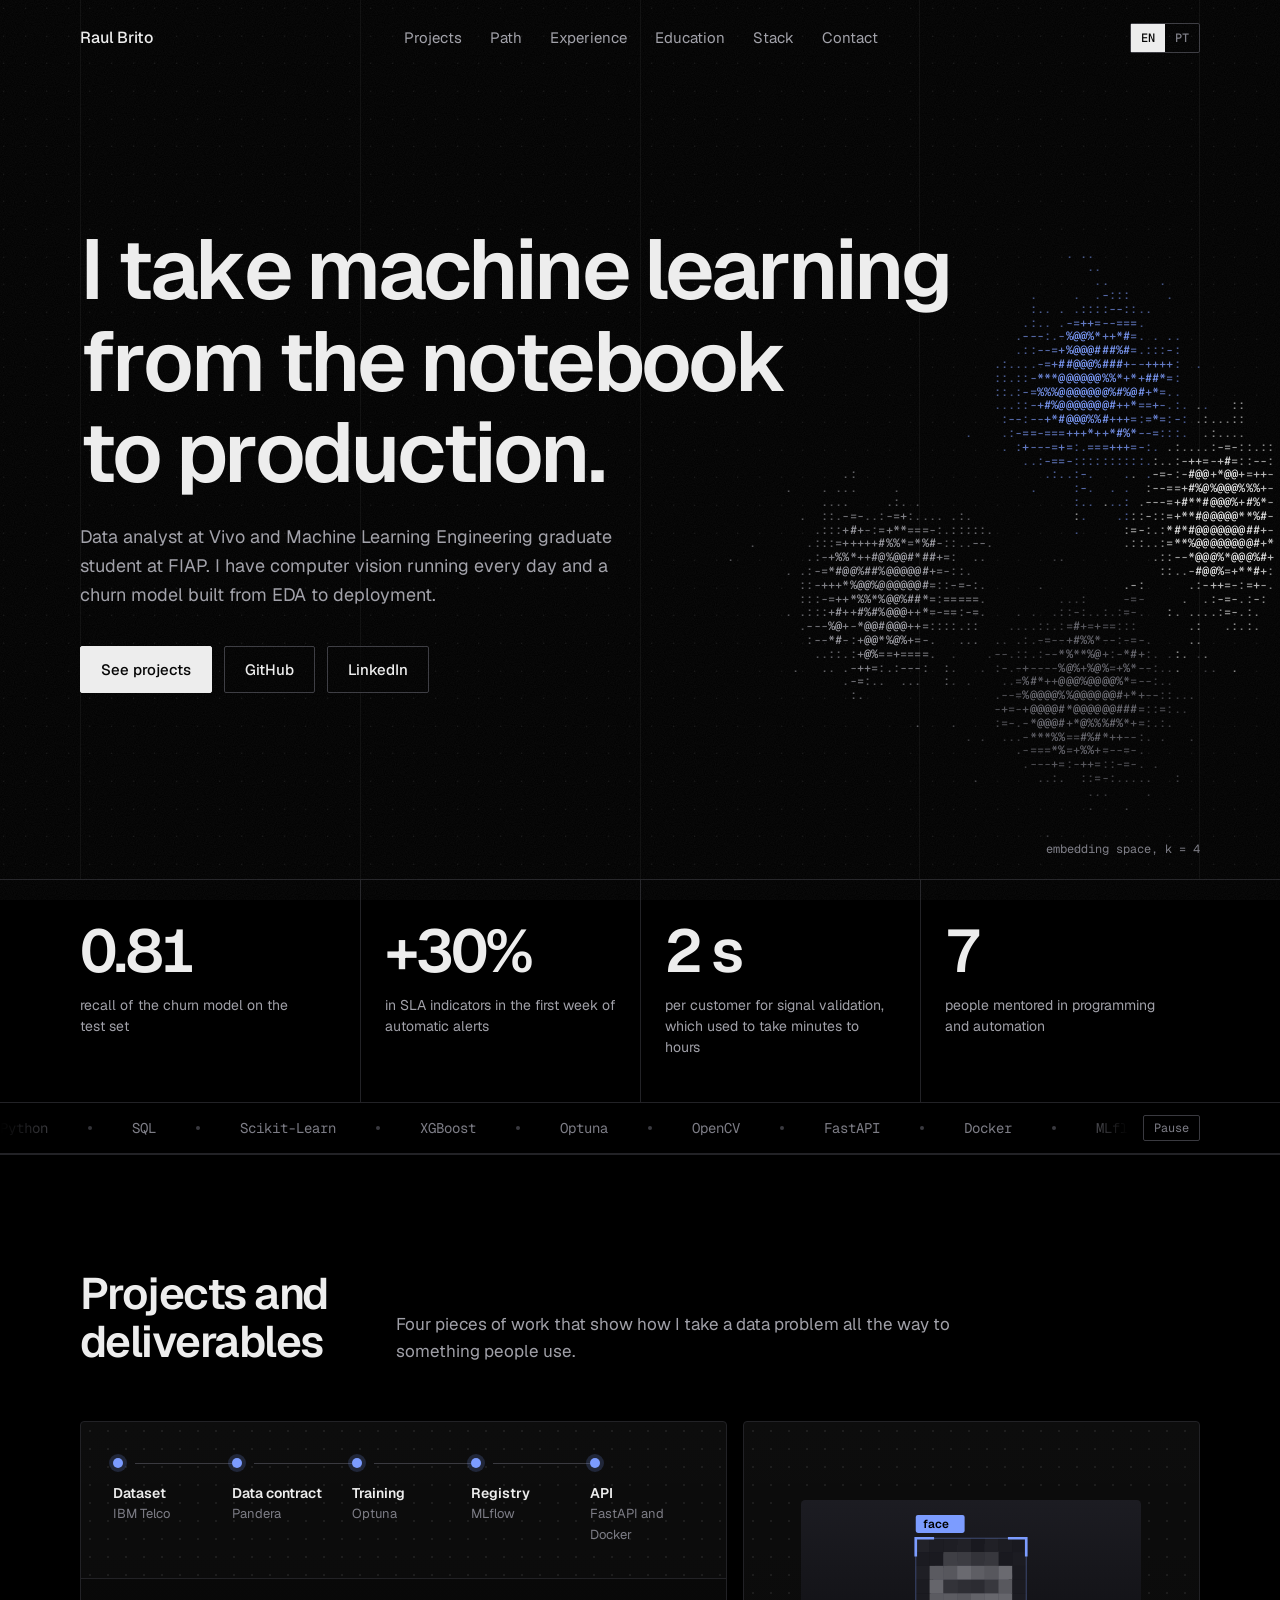
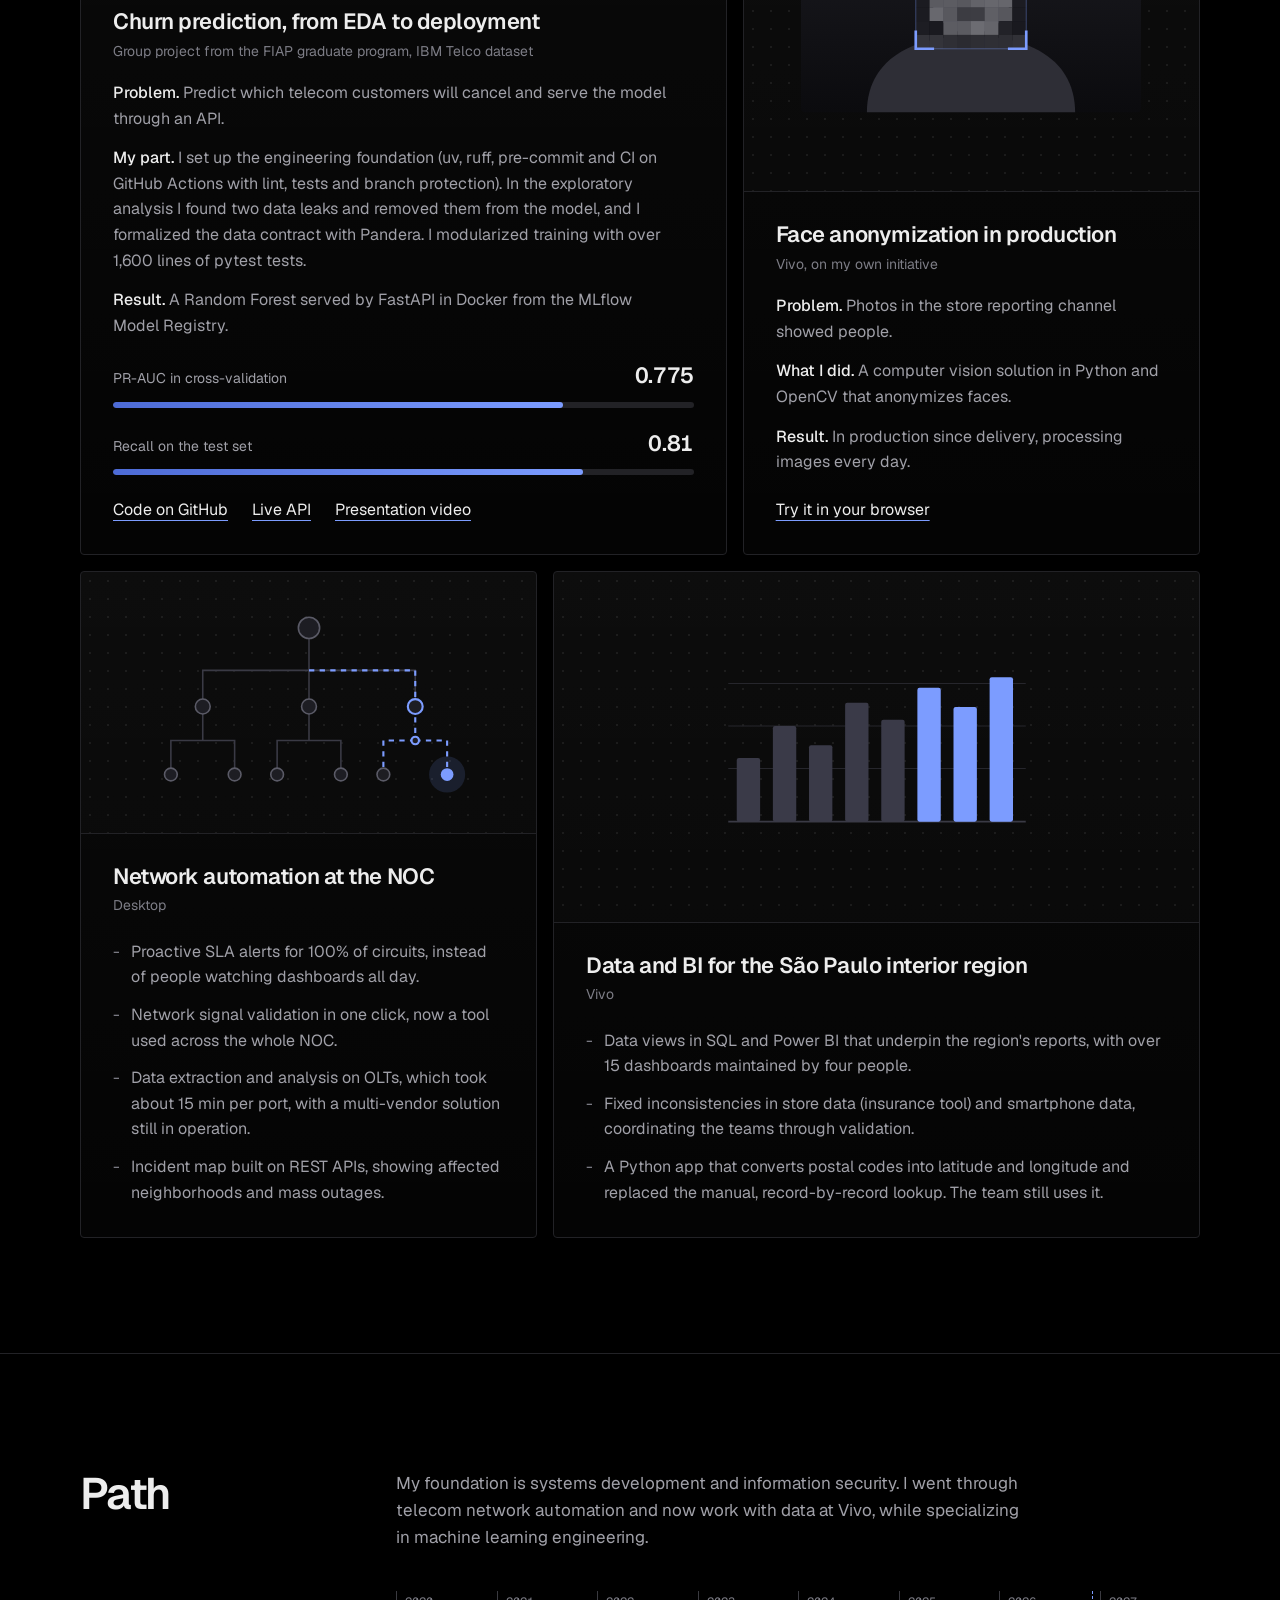
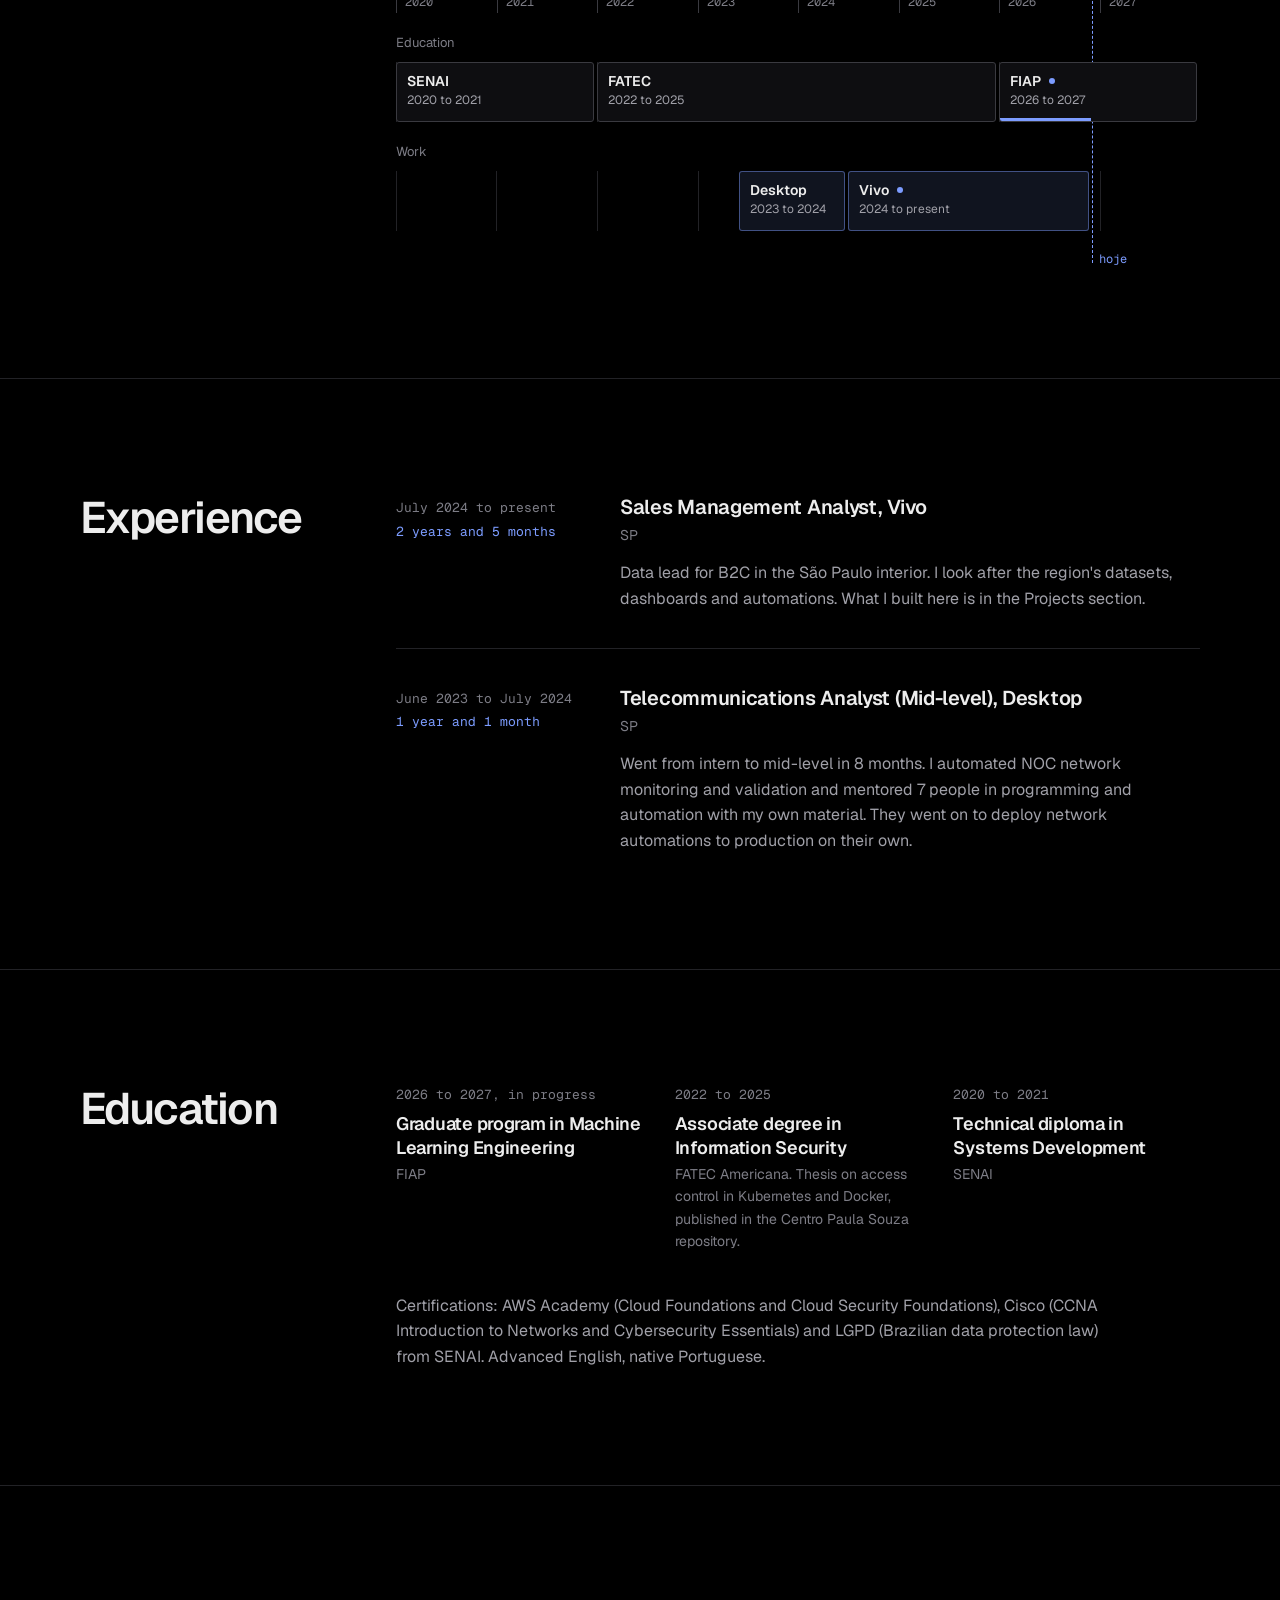
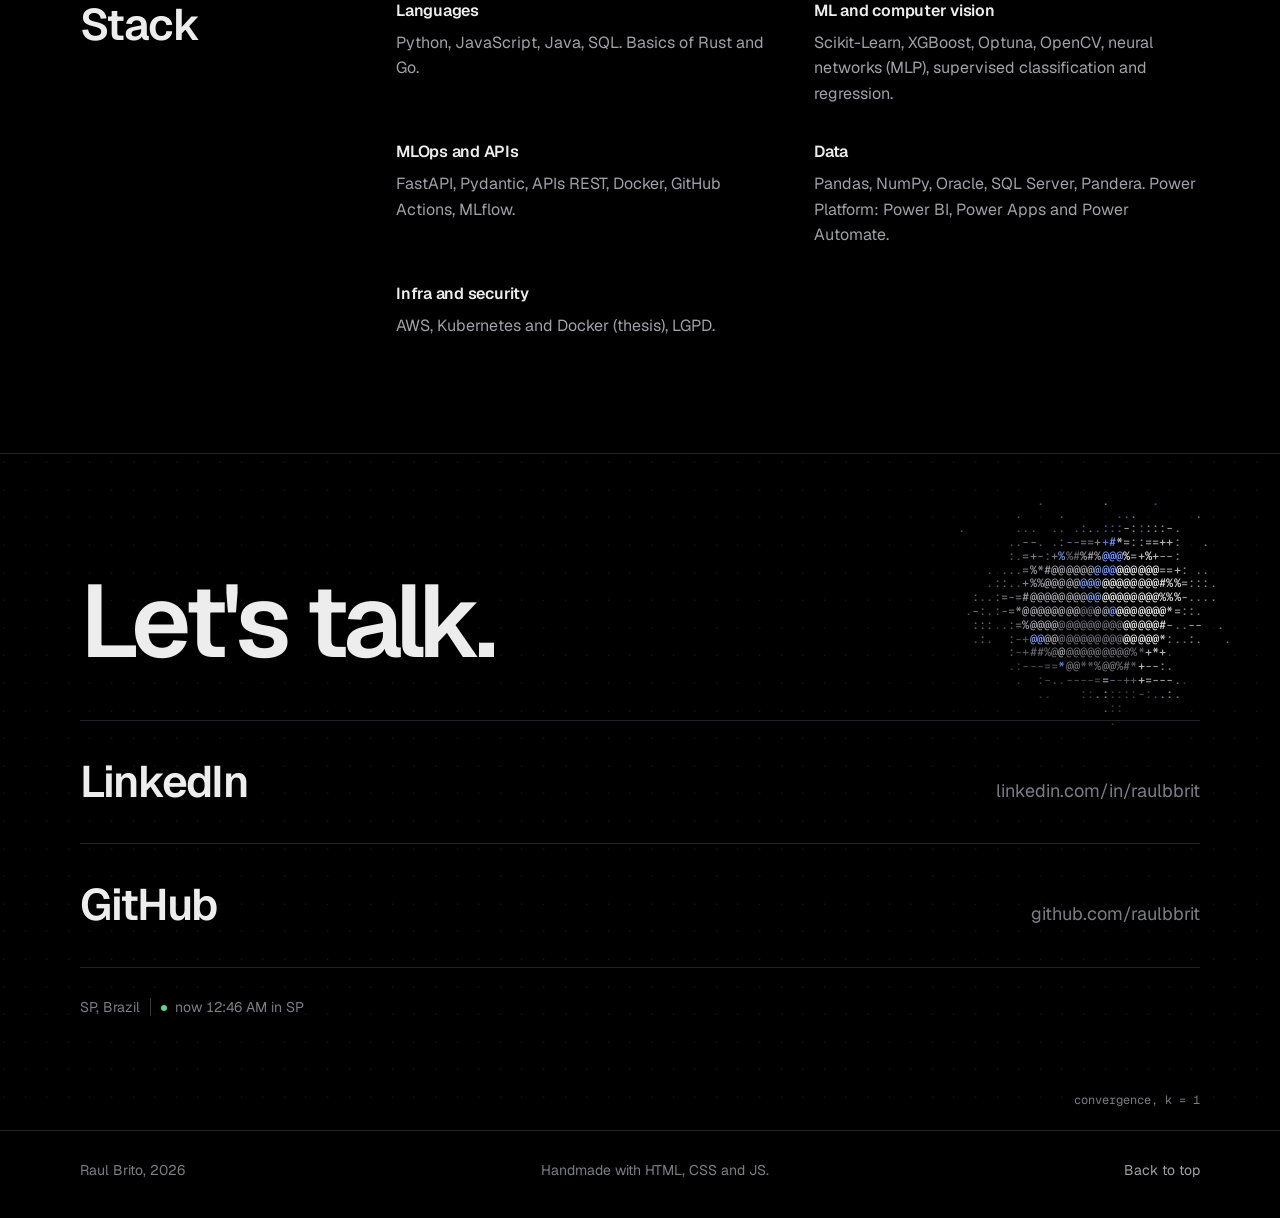
==== commit 74a3f690: "Fix face demo on iPhone and tighten the mobile hero - Fall back to TensorFlow.js BlazeFace when Medi" ====
--- a/index.html
+++ b/index.html
@@ -502,7 +502,7 @@
       <label class="demo-check"><input type="checkbox" id="cv-boxes" checked> Show detection</label>
     </div>
     <p class="demo-status" id="cv-status" aria-live="polite"></p>
-    <p class="demo-note">The image is processed in your browser and never leaves your device. The first time, the browser downloads the detection model (BlazeFace, from MediaPipe). The production solution runs the same flow, detect and cover, in Python with OpenCV. It works best with faces turned to the camera; faces in profile or very small in the frame can be missed.</p>
+    <p class="demo-note">The image is processed in your browser and never leaves your device. The first time, the browser downloads the detection model (BlazeFace, by Google). The production solution runs the same flow, detect and cover, in Python with OpenCV. It works best with faces turned to the camera; faces in profile or very small in the frame can be missed.</p>
   </dialog>
 
 </body>
--- a/assets/ascii-field/ascii-field.css
+++ b/assets/ascii-field/ascii-field.css
@@ -20,9 +20,10 @@
 }
 
 @media (max-width: 720px) {
+  /* no celular o campo fica só na faixa de baixo; o resto some para não passar por trás do texto */
   .field {
-    -webkit-mask-image: linear-gradient(to bottom, transparent 50%, #000 70%);
-            mask-image: linear-gradient(to bottom, transparent 50%, #000 70%);
+    -webkit-mask-image: linear-gradient(to bottom, transparent calc(100% - 350px), #000 calc(100% - 290px));
+            mask-image: linear-gradient(to bottom, transparent calc(100% - 350px), #000 calc(100% - 290px));
   }
   .cap { right: 24px; bottom: 16px; }
 }
--- a/assets/hero/hero.css
+++ b/assets/hero/hero.css
@@ -48,9 +48,11 @@
   h1 .ch:hover { color: var(--acc); transition-duration: 0s; }
 }
 
+/* celular: o texto vem primeiro e o campo ASCII ocupa uma faixa fixa logo abaixo,
+   sem altura mínima que deixe um vão vazio entre os botões e o campo */
 @media (max-width: 720px) {
-  .hero { align-items: flex-start; min-height: max(100svh, 860px); }
-  .hero-copy { padding: 96px 0 56px; }
+  .hero { align-items: flex-start; min-height: 0; }
+  .hero-copy { padding: 104px 0 330px; }
   .rails .wrap { grid-template-columns: repeat(2, 1fr); }
   .rails i:nth-child(n+3) { display: none; }
   .lead { font-size: 16px; }
--- a/assets/face-demo/face-demo.css
+++ b/assets/face-demo/face-demo.css
@@ -56,3 +56,6 @@
   .demo-stage { min-height: 220px; }
   .demo-check { margin-left: 0; }
 }
+
+/* vídeo da câmera: precisa estar na página para o Safari do iPhone, mas não aparece */
+.demo-video { position: absolute; width: 1px; height: 1px; opacity: 0; pointer-events: none; }
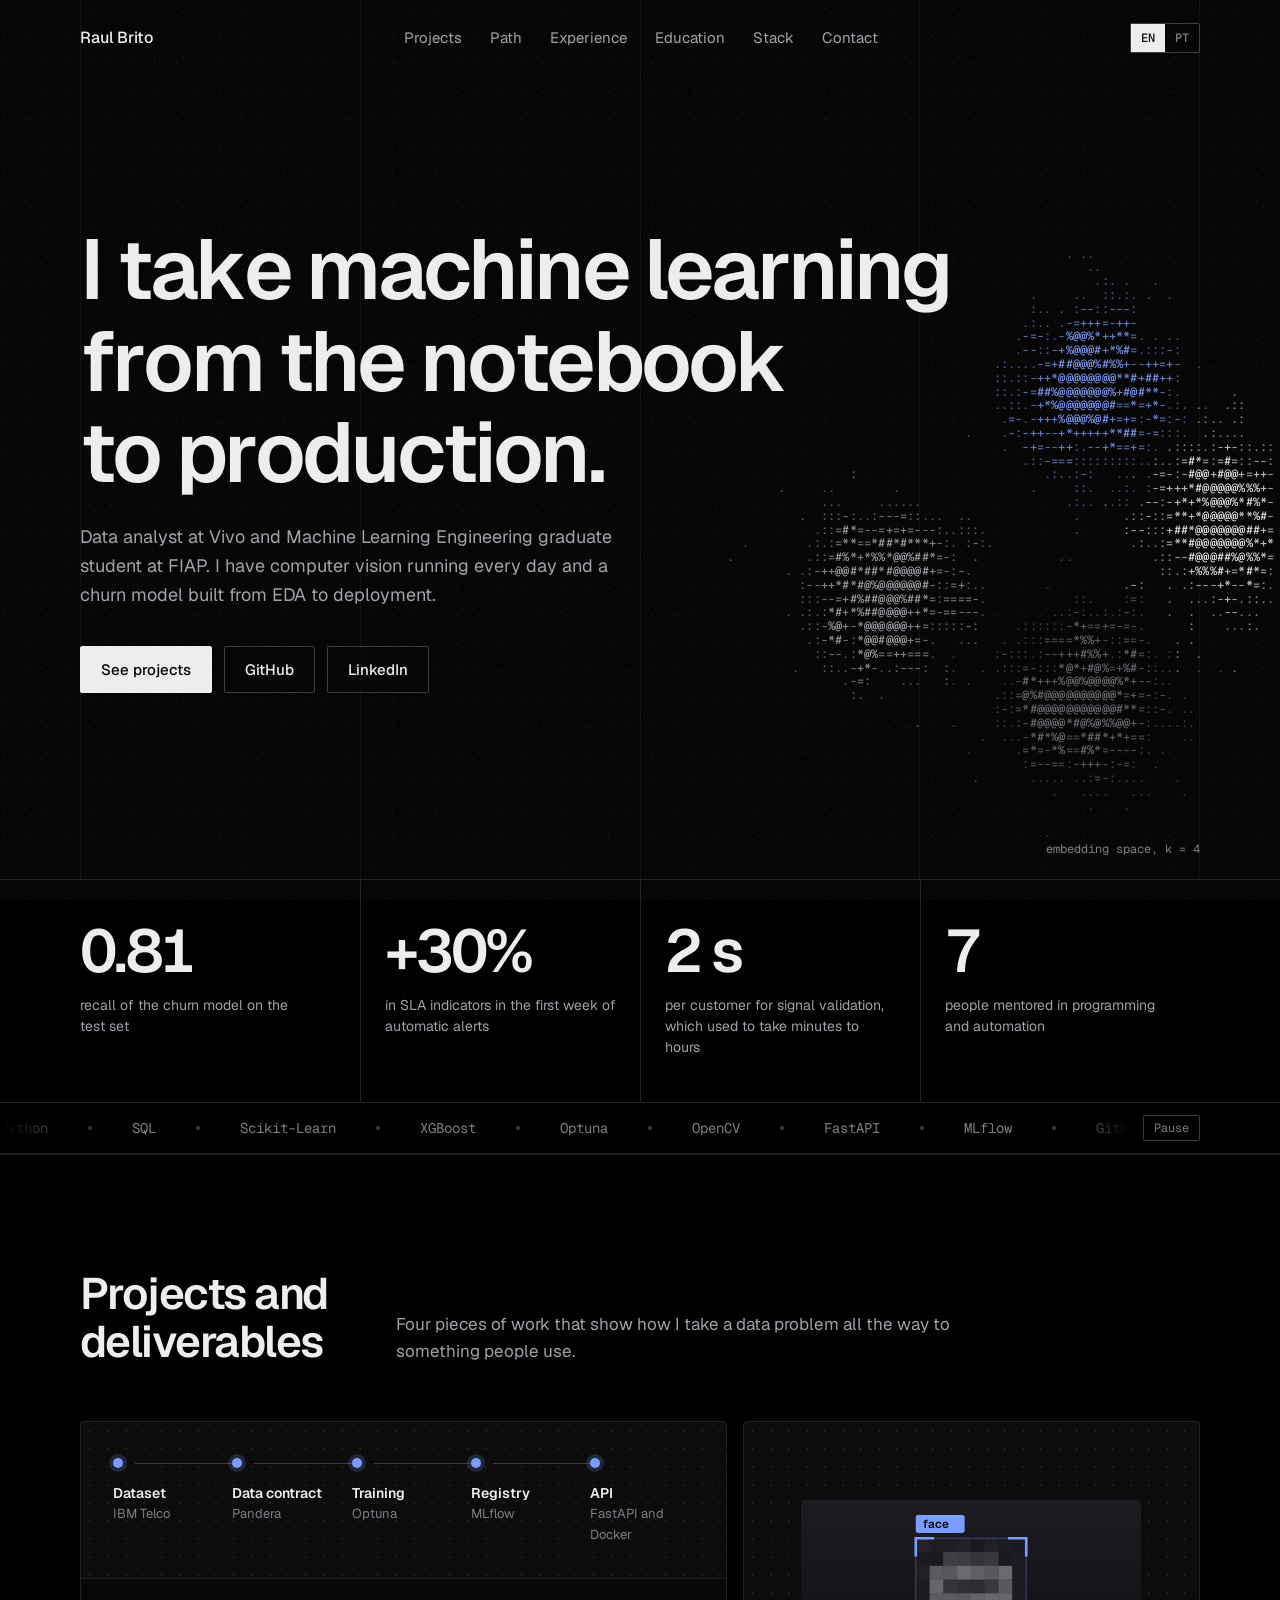
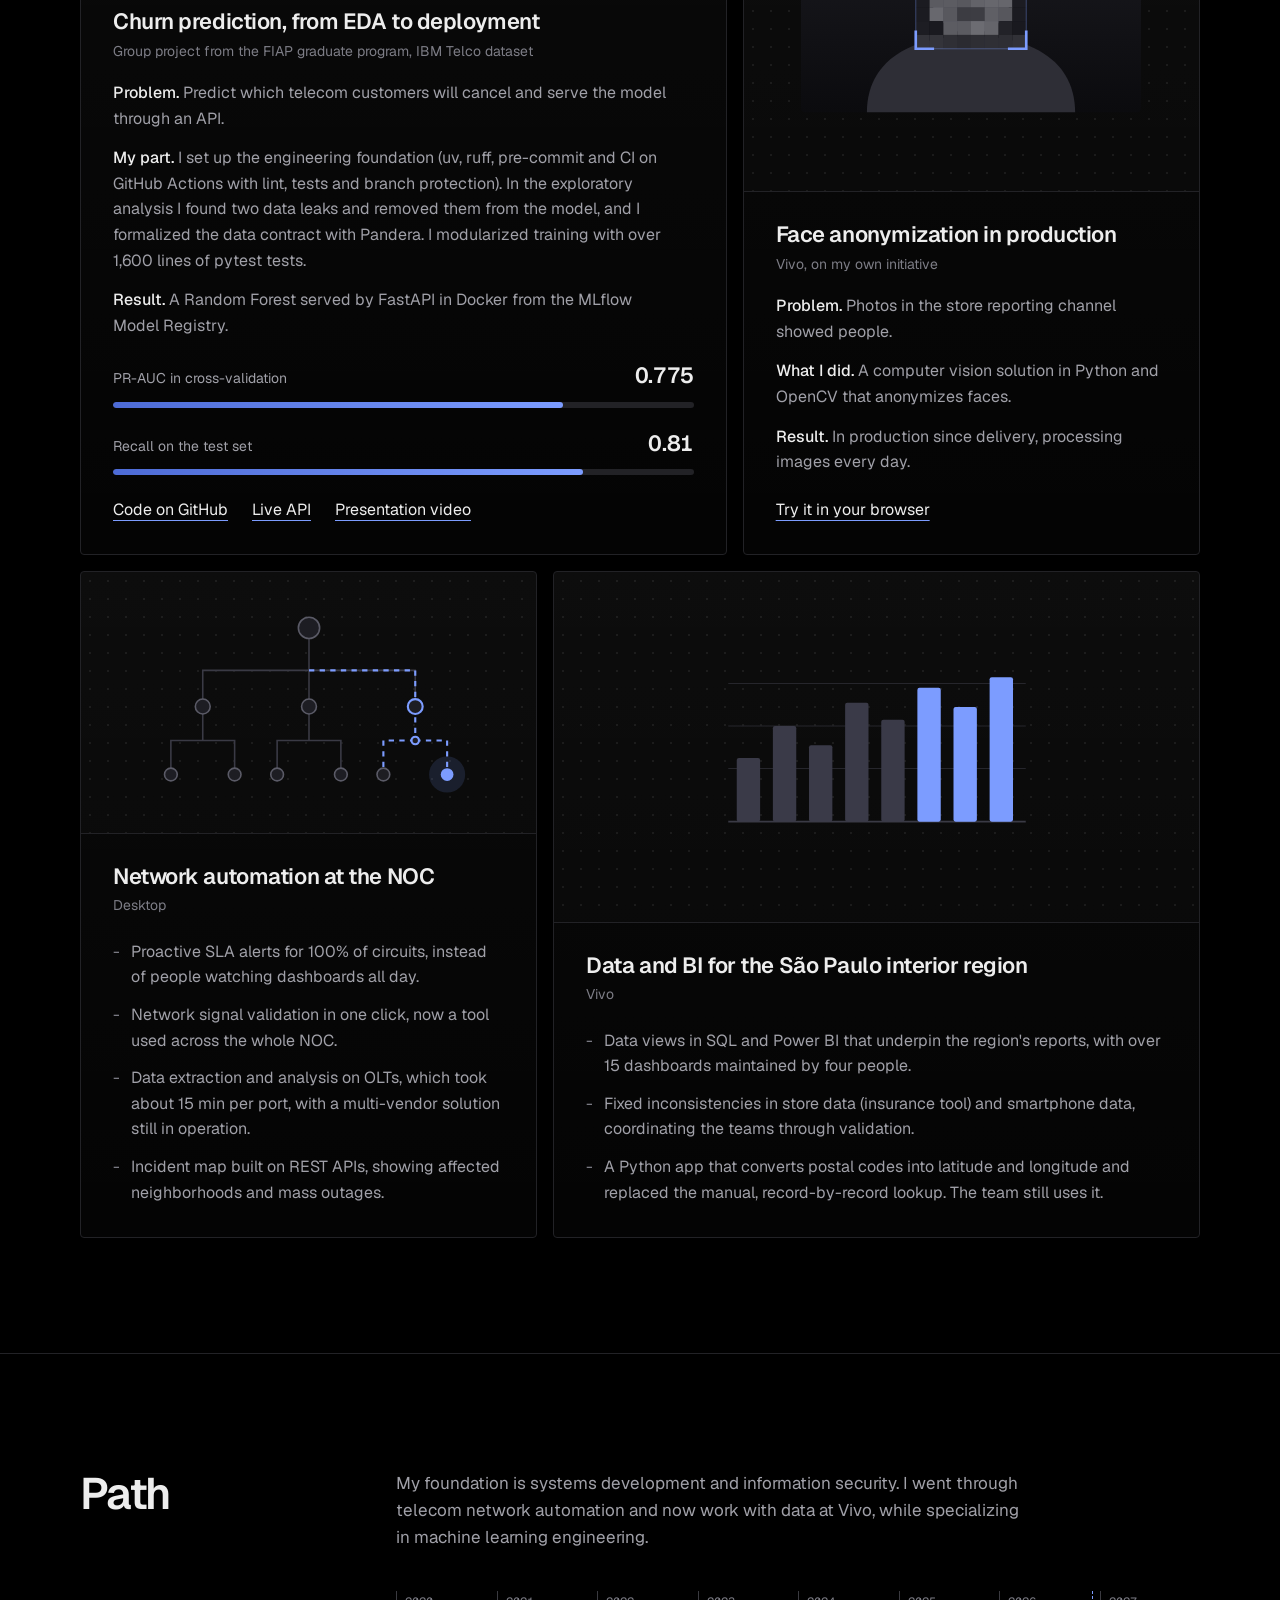
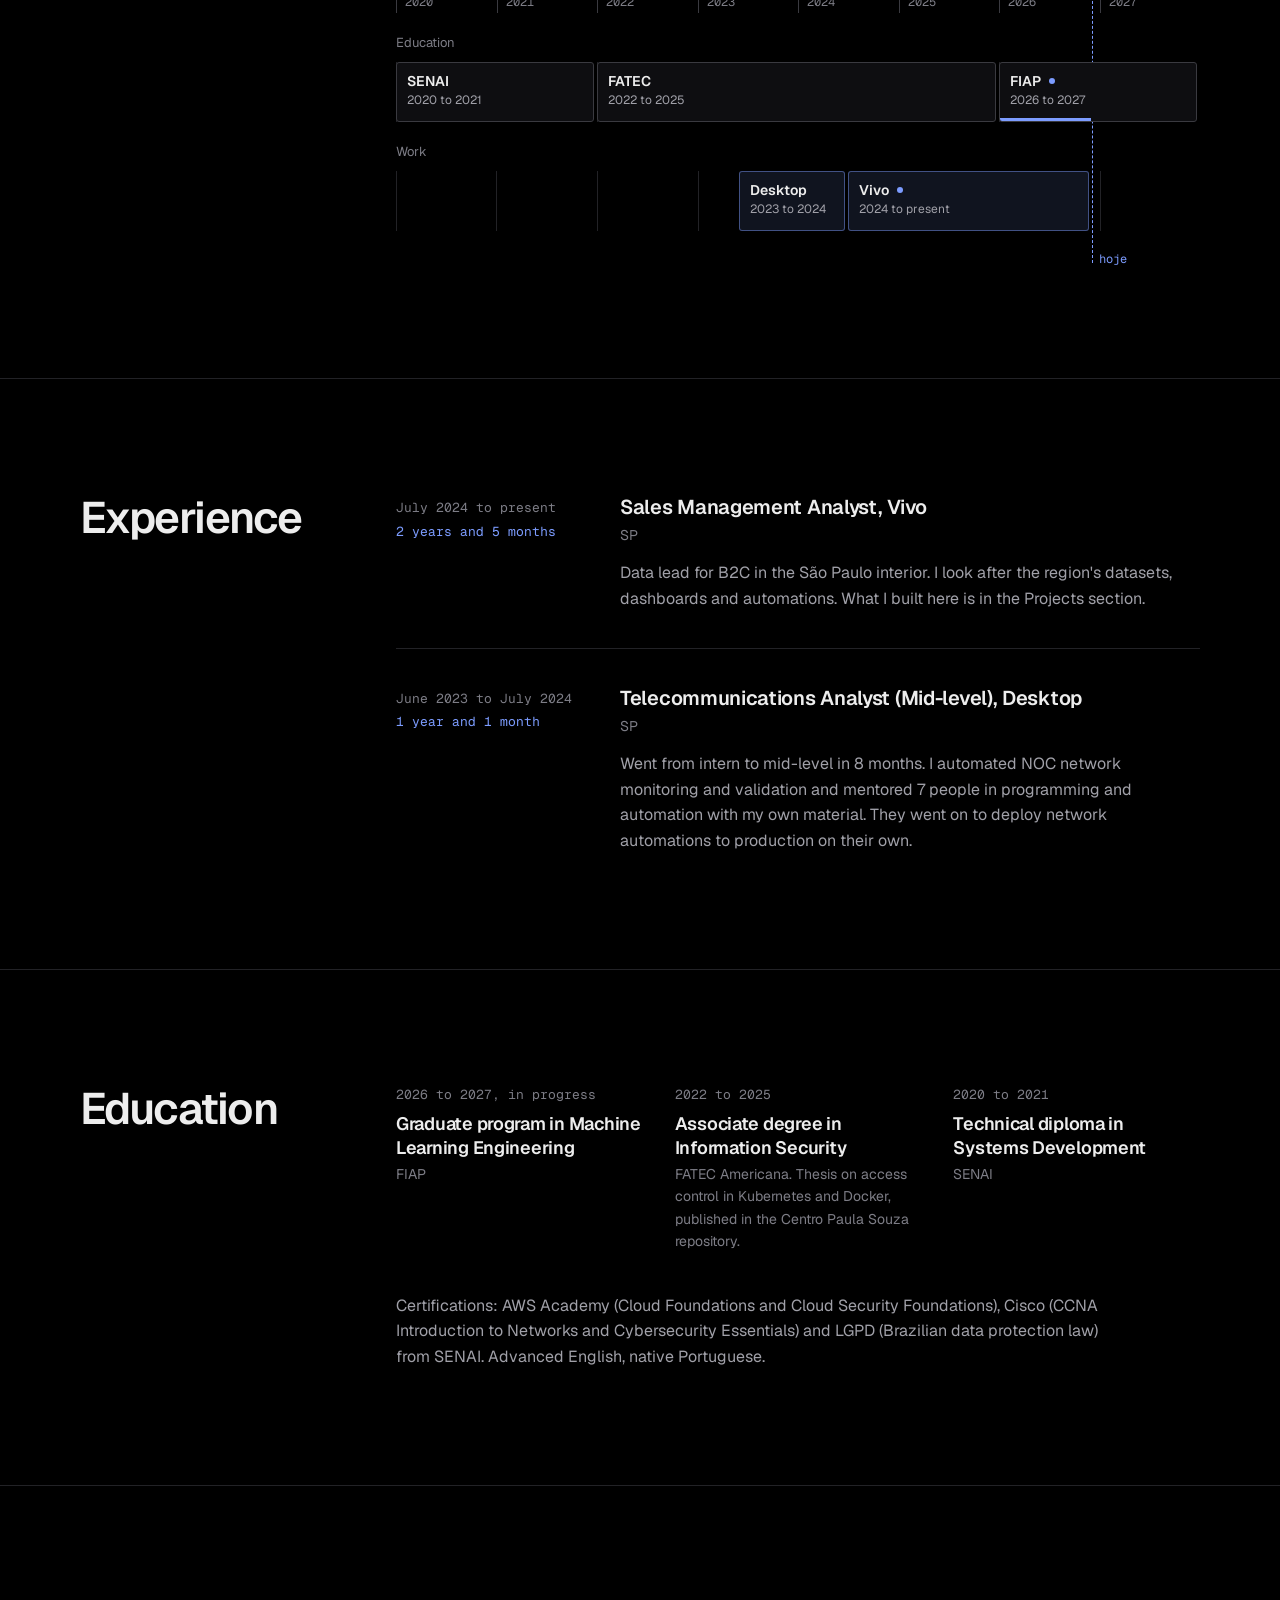
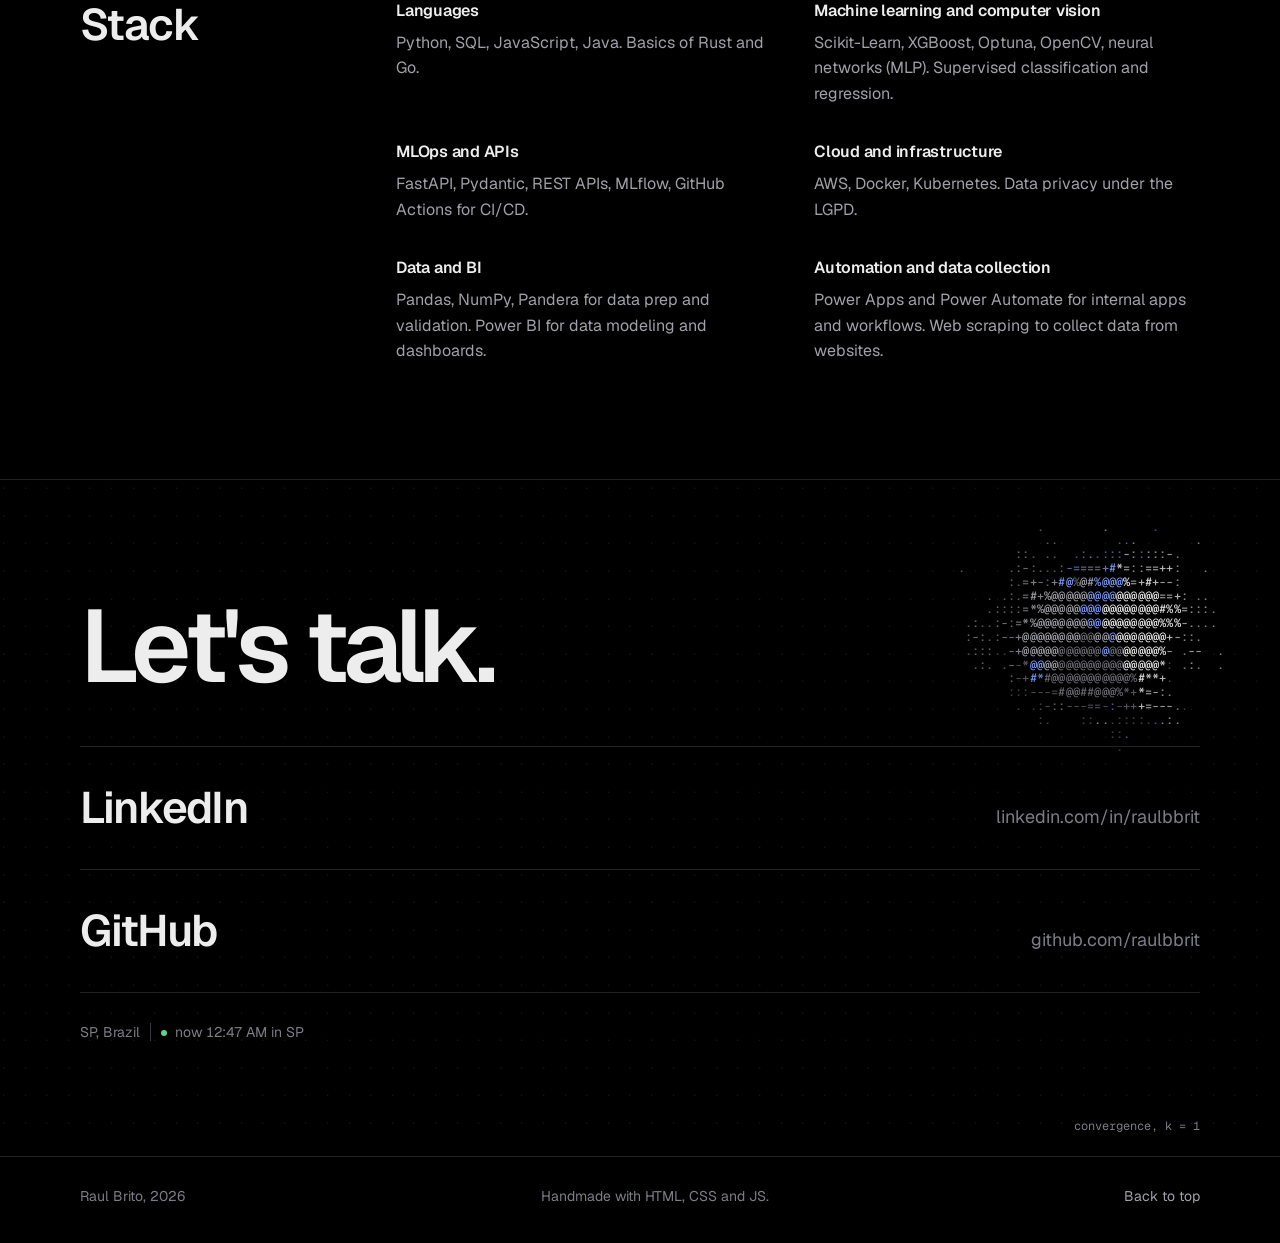
==== commit ad1564b5: "Reorganize the stack section and add Power Platform and scraping - Split the stack into six groups w" ====
--- a/index.html
+++ b/index.html
@@ -34,7 +34,7 @@
       { "@type": "CollegeOrUniversity", "name": "FATEC Americana" },
       { "@type": "EducationalOrganization", "name": "SENAI" }
     ],
-    "knowsAbout": ["Machine Learning", "MLOps", "Computer vision", "Python", "SQL", "FastAPI", "MLflow"],
+    "knowsAbout": ["Machine Learning", "MLOps", "Computer vision", "Python", "SQL", "FastAPI", "MLflow", "Power BI", "Power Apps", "Power Automate", "Web scraping"],
     "address": { "@type": "PostalAddress", "addressRegion": "SP", "addressCountry": "BR" },
     "sameAs": ["https://github.com/raulbbrit", "https://linkedin.com/in/raulbbrit"]
   }
@@ -128,10 +128,10 @@
   <div class="marquee" role="group" aria-label="Tools I use every day">
     <div class="marquee-track">
       <ul>
-        <li>Python</li><li>SQL</li><li>Scikit-Learn</li><li>XGBoost</li><li>Optuna</li><li>OpenCV</li><li>FastAPI</li><li>Docker</li><li>MLflow</li><li>GitHub Actions</li><li>Pandas</li><li>NumPy</li><li>Power BI</li><li>AWS</li><li>Kubernetes</li><li>Pandera</li>
+        <li>Python</li><li>SQL</li><li>Scikit-Learn</li><li>XGBoost</li><li>Optuna</li><li>OpenCV</li><li>FastAPI</li><li>MLflow</li><li>GitHub Actions</li><li>Docker</li><li>AWS</li><li>Kubernetes</li><li>Pandas</li><li>NumPy</li><li>Pandera</li><li>Power BI</li><li>Power Apps</li><li>Power Automate</li><li>Web scraping</li>
       </ul>
       <ul aria-hidden="true">
-        <li>Python</li><li>SQL</li><li>Scikit-Learn</li><li>XGBoost</li><li>Optuna</li><li>OpenCV</li><li>FastAPI</li><li>Docker</li><li>MLflow</li><li>GitHub Actions</li><li>Pandas</li><li>NumPy</li><li>Power BI</li><li>AWS</li><li>Kubernetes</li><li>Pandera</li>
+        <li>Python</li><li>SQL</li><li>Scikit-Learn</li><li>XGBoost</li><li>Optuna</li><li>OpenCV</li><li>FastAPI</li><li>MLflow</li><li>GitHub Actions</li><li>Docker</li><li>AWS</li><li>Kubernetes</li><li>Pandas</li><li>NumPy</li><li>Pandera</li><li>Power BI</li><li>Power Apps</li><li>Power Automate</li><li>Web scraping</li>
       </ul>
     </div>
     <button class="marquee-btn" type="button">Pause</button>
@@ -453,11 +453,12 @@
       <div class="wrap split">
         <div class="head"><h2>Stack</h2></div>
         <div class="stack">
-          <div><h3>Languages</h3><p>Python, JavaScript, Java, SQL. Basics of Rust and Go.</p></div>
-          <div><h3>ML and computer vision</h3><p>Scikit-Learn, XGBoost, Optuna, OpenCV, neural networks (MLP), supervised classification and regression.</p></div>
-          <div><h3>MLOps and APIs</h3><p>FastAPI, Pydantic, APIs REST, Docker, GitHub Actions, MLflow.</p></div>
-          <div><h3>Data</h3><p>Pandas, NumPy, Oracle, SQL Server, Pandera. Power Platform: Power BI, Power Apps and Power Automate.</p></div>
-          <div><h3>Infra and security</h3><p>AWS, Kubernetes and Docker (thesis), LGPD.</p></div>
+          <div><h3>Languages</h3><p>Python, SQL, JavaScript, Java. Basics of Rust and Go.</p></div>
+          <div><h3>Machine learning and computer vision</h3><p>Scikit-Learn, XGBoost, Optuna, OpenCV, neural networks (MLP). Supervised classification and regression.</p></div>
+          <div><h3>MLOps and APIs</h3><p>FastAPI, Pydantic, REST APIs, MLflow, GitHub Actions for CI/CD.</p></div>
+          <div><h3>Cloud and infrastructure</h3><p>AWS, Docker, Kubernetes. Data privacy under the LGPD.</p></div>
+          <div><h3>Data and BI</h3><p>Pandas, NumPy, Pandera for data prep and validation. Power BI for data modeling and dashboards.</p></div>
+          <div><h3>Automation and data collection</h3><p>Power Apps and Power Automate for internal apps and workflows. Web scraping to collect data from websites.</p></div>
         </div>
       </div>
     </section>
